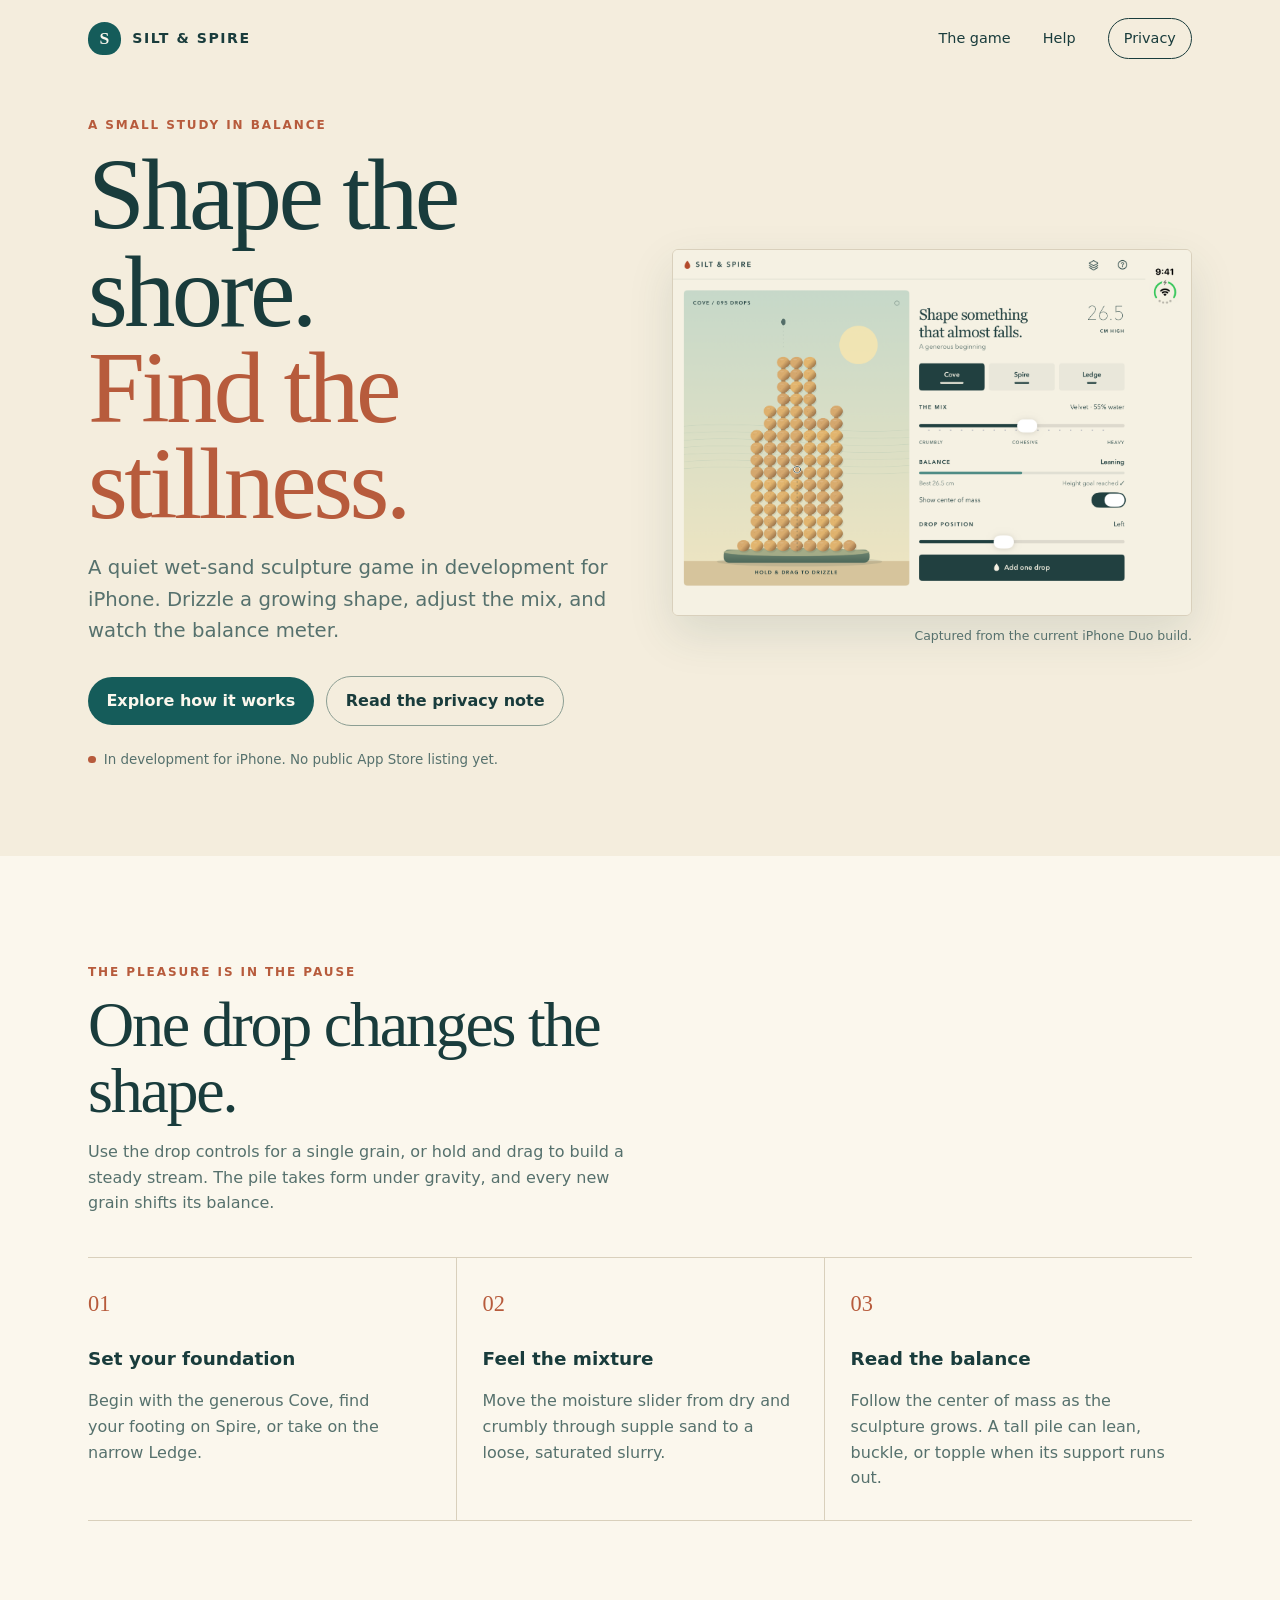
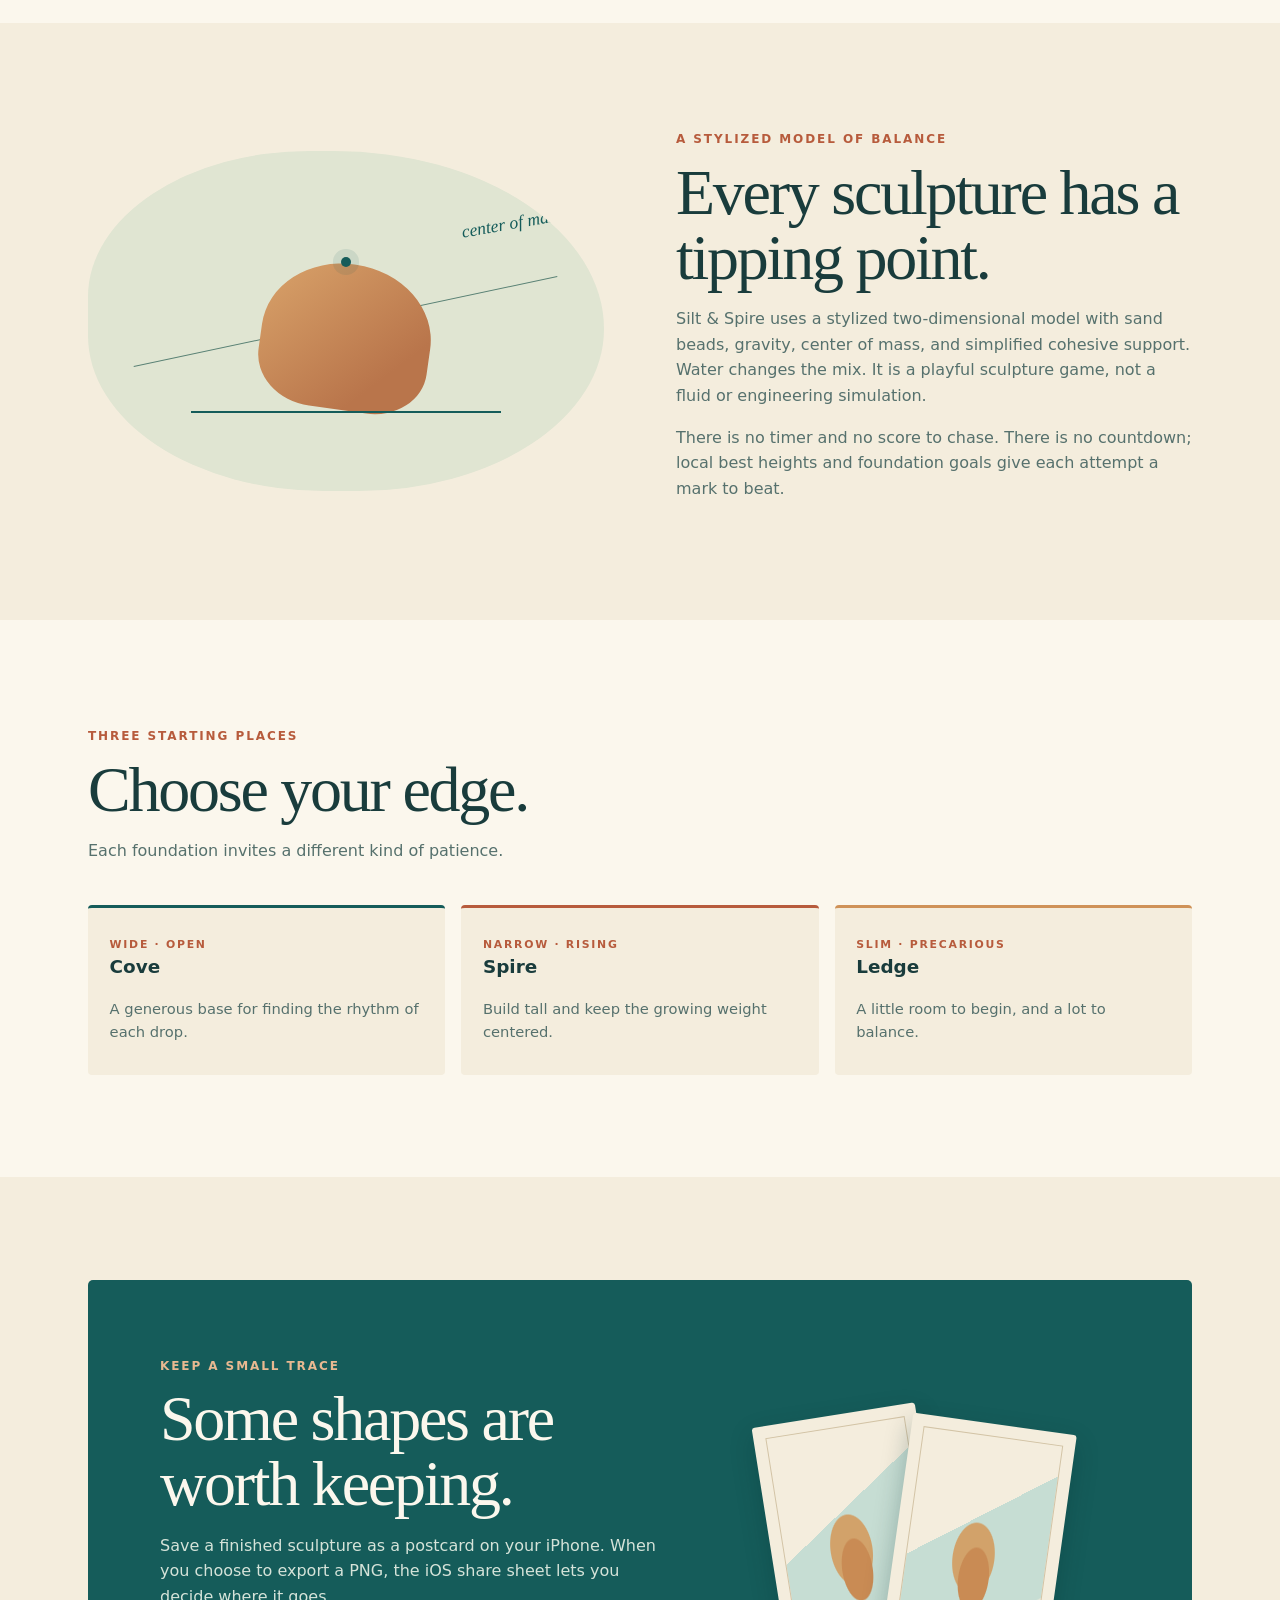
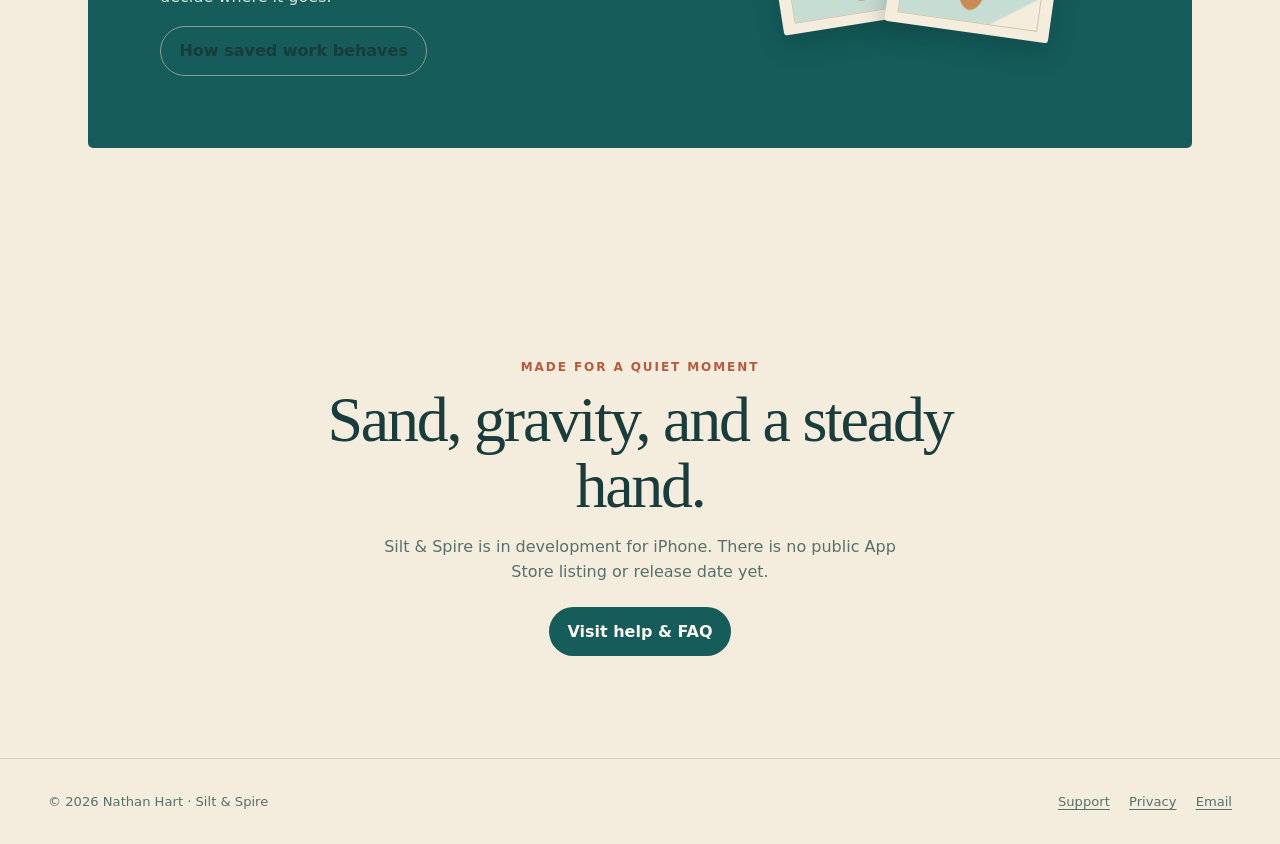
==== index.html @ 114c2054 "Show real Silt and Spire gameplay" ====
<!doctype html>
<html lang="en">
<head>
  <meta charset="utf-8">
  <meta name="viewport" content="width=device-width, initial-scale=1">
  <meta name="theme-color" content="#f4eddd">
  <meta name="description" content="Silt & Spire is a quiet, hands-on wet-sand physics game for iPhone. Shape a sculpture one careful drop at a time.">
  <title>Silt &amp; Spire — A little balance, a little sand</title>
  <link rel="stylesheet" href="styles.css">
</head>
<body>
  <a class="skip-link" href="#main">Skip to content</a>
  <header class="site-header">
    <a class="brand" href="index.html" aria-label="Silt & Spire home"><span class="brand-mark" aria-hidden="true">S</span><span>Silt &amp; Spire</span></a>
    <nav class="nav" aria-label="Main navigation">
      <a href="#how-it-works">The game</a>
      <a href="support.html">Help</a>
      <a class="nav-cta" href="privacy.html">Privacy</a>
    </nav>
  </header>
  <main id="main">
    <section class="hero wrap" aria-labelledby="hero-title">
      <div class="hero-copy">
        <span class="eyebrow">A small study in balance</span>
        <h1 id="hero-title">Shape the shore.<br><em>Find the stillness.</em></h1>
        <p class="lede">A quiet wet-sand sculpture game in development for iPhone. Drizzle a growing shape, adjust the mix, and watch the balance meter.</p>
        <div class="actions"><a class="button" href="support.html">Explore how it works</a><a class="button secondary" href="privacy.html">Read the privacy note</a></div>
        <p class="prelaunch">In development for iPhone. No public App Store listing yet.</p>
      </div>
      <figure class="gameplay-shot">
        <img src="assets/silt-and-spire-duo-cove.png" alt="Silt & Spire running on iPhone Duo: a Cove sculpture beside the water mix and balance controls." width="2853" height="2007">
        <figcaption>Captured from the current iPhone Duo build.</figcaption>
      </figure>
    </section>

    <section id="how-it-works" class="section paper-section">
      <div class="wrap">
        <div class="section-intro">
          <span class="eyebrow">The pleasure is in the pause</span>
          <h2>One drop changes the shape.</h2>
          <p>Use the drop controls for a single grain, or hold and drag to build a steady stream. The pile takes form under gravity, and every new grain shifts its balance.</p>
        </div>
        <div class="feature-grid">
          <article class="feature"><span class="number">01</span><h3>Set your foundation</h3><p>Begin with the generous Cove, find your footing on Spire, or take on the narrow Ledge.</p></article>
          <article class="feature"><span class="number">02</span><h3>Feel the mixture</h3><p>Move the moisture slider from dry and crumbly through supple sand to a loose, saturated slurry.</p></article>
          <article class="feature"><span class="number">03</span><h3>Read the balance</h3><p>Follow the center of mass as the sculpture grows. A tall pile can lean, buckle, or topple when its support runs out.</p></article>
        </div>
      </div>
    </section>

    <section class="section wrap">
      <div class="physics">
        <div class="physics-art" role="img" aria-label="Illustration showing the center of mass above a sand pile and a sloped balance line"><div class="physics-pile"></div><div class="physics-dot"></div><span class="physics-label">center of mass</span></div>
        <div class="physics-copy"><span class="eyebrow">A stylized model of balance</span><h2>Every sculpture has a tipping point.</h2><p>Silt &amp; Spire uses a stylized two-dimensional model with sand beads, gravity, center of mass, and simplified cohesive support. Water changes the mix. It is a playful sculpture game, not a fluid or engineering simulation.</p><p>There is no timer and no score to chase. There is no countdown; local best heights and foundation goals give each attempt a mark to beat.</p></div>
      </div>
    </section>

    <section class="section paper-section">
      <div class="wrap">
        <div class="section-intro"><span class="eyebrow">Three starting places</span><h2>Choose your edge.</h2><p>Each foundation invites a different kind of patience.</p></div>
        <div class="foundations">
          <article class="foundation-card"><span class="eyebrow">Wide · open</span><h3>Cove</h3><p>A generous base for finding the rhythm of each drop.</p></article>
          <article class="foundation-card"><span class="eyebrow">Narrow · rising</span><h3>Spire</h3><p>Build tall and keep the growing weight centered.</p></article>
          <article class="foundation-card"><span class="eyebrow">Slim · precarious</span><h3>Ledge</h3><p>A little room to begin, and a lot to balance.</p></article>
        </div>
      </div>
    </section>

    <section class="section wrap">
      <div class="postcard">
        <div><span class="eyebrow">Keep a small trace</span><h2>Some shapes are worth keeping.</h2><p>Save a finished sculpture as a postcard on your iPhone. When you choose to export a PNG, the iOS share sheet lets you decide where it goes.</p><a class="button secondary" href="support.html#saved-work">How saved work behaves</a></div>
        <div class="card-stack" role="img" aria-label="Two postcard illustrations with miniature sand sculptures"><div class="postcard-visual one"></div><div class="postcard-visual two"></div></div>
      </div>
    </section>

    <section class="section wrap">
      <div class="final-cta"><span class="eyebrow">Made for a quiet moment</span><h2>Sand, gravity, and a steady hand.</h2><p>Silt &amp; Spire is in development for iPhone. There is no public App Store listing or release date yet.</p><a class="button" href="support.html">Visit help &amp; FAQ</a></div>
    </section>
  </main>
  <footer class="site-footer"><div class="footer-inner"><span>© 2026 Nathan Hart · Silt &amp; Spire</span><nav class="footer-links" aria-label="Footer navigation"><a href="support.html">Support</a><a href="privacy.html">Privacy</a><a href="mailto:nahart86@gmail.com">Email</a></nav></div></footer>
</body>
</html>
---- styles.css ----
:root {
  color-scheme: light;
  --cream: #f4eddd;
  --paper: #fbf7ed;
  --ink: #193c3c;
  --muted: #56716d;
  --teal: #155c5a;
  --teal-light: #c8ded3;
  --terracotta: #b75b3c;
  --sand: #cf9258;
  --line: #d9d0bc;
  --serif: Georgia, "Times New Roman", serif;
  --sans: ui-sans-serif, system-ui, -apple-system, BlinkMacSystemFont, "Segoe UI", sans-serif;
}
* { box-sizing: border-box; }
html { scroll-behavior: smooth; }
body { margin: 0; background: var(--cream); color: var(--ink); font-family: var(--sans); line-height: 1.6; }
a { color: inherit; text-underline-offset: .2em; }
a:hover { color: var(--terracotta); }
:focus-visible { outline: 3px solid #bd6a45; outline-offset: 4px; border-radius: 3px; }
.skip-link { position: absolute; left: -9999px; top: 1rem; z-index: 9; background: var(--paper); padding: .7rem 1rem; }
.skip-link:focus { left: 1rem; }
.site-header { max-width: 1200px; margin: 0 auto; padding: 1.1rem clamp(1.25rem, 4vw, 3rem); display: flex; align-items: center; justify-content: space-between; gap: 1rem; }
.brand { display: inline-flex; align-items: center; gap: .7rem; text-decoration: none; font-size: .88rem; font-weight: 750; letter-spacing: .11em; text-transform: uppercase; }
.brand-mark { width: 33px; height: 33px; display: inline-grid; place-items: center; color: var(--paper); background: var(--teal); border-radius: 50% 50% 45% 45%; font-family: var(--serif); font-size: 1.1rem; letter-spacing: 0; }
.nav { display: flex; gap: clamp(.8rem, 2.5vw, 2rem); align-items: center; font-size: .9rem; }
.nav a { text-decoration: none; }
.nav .nav-cta { border: 1px solid var(--ink); border-radius: 99px; padding: .5rem .95rem; }
main { overflow: hidden; }
.wrap { max-width: 1200px; margin: auto; padding: 0 clamp(1.25rem, 4vw, 3rem); }
.eyebrow { color: var(--terracotta); font-size: .75rem; font-weight: 800; letter-spacing: .16em; text-transform: uppercase; }
h1, h2, h3, p { margin-top: 0; }
h1, h2, .serif { font-family: var(--serif); font-weight: 500; letter-spacing: -.035em; }
h1 { font-size: clamp(3.25rem, 8vw, 6.9rem); line-height: .94; max-width: 760px; margin: .65rem 0 1.25rem; }
h2 { font-size: clamp(2.3rem, 5vw, 4.1rem); line-height: 1.02; margin: .55rem 0 1rem; }
h3 { font-size: 1.15rem; line-height: 1.25; }
.lede { max-width: 580px; font-size: clamp(1.05rem, 2vw, 1.23rem); color: var(--muted); }
.hero { min-height: 600px; display: grid; grid-template-columns: 1.03fr .97fr; align-items: center; gap: 2rem; padding-top: 2.2rem; padding-bottom: 4.5rem; }
.hero-copy { position: relative; z-index: 1; }
.hero-copy em { color: var(--terracotta); font-style: normal; }
.actions { display: flex; flex-wrap: wrap; gap: .8rem; margin-top: 1.8rem; align-items: center; }
.button { display: inline-flex; min-height: 48px; align-items: center; justify-content: center; padding: .72rem 1.15rem; border-radius: 99px; background: var(--teal); color: var(--paper); font-weight: 700; text-decoration: none; }
.button:hover { background: #0d4847; color: #fff; }
.button.secondary { background: transparent; color: var(--ink); border: 1px solid #8c9e93; }
.prelaunch { display: inline-flex; gap: .5rem; align-items: center; color: var(--muted); font-size: .84rem; margin-top: 1.4rem; }
.prelaunch::before { content: ""; width: .48rem; height: .48rem; border-radius: 50%; background: var(--terracotta); }
.gameplay-shot { width: 100%; max-width: 760px; justify-self: end; margin: 0; }
.gameplay-shot img { display: block; width: 100%; height: auto; border: 1px solid var(--line); border-radius: 6px; box-shadow: 0 18px 45px #244f4620; }
.gameplay-shot figcaption { margin-top: .65rem; color: var(--muted); font-size: .78rem; text-align: right; }
.art-stage { position: relative; min-height: 460px; display: grid; place-items: center; isolation: isolate; }
.art-stage::before { content: ""; position: absolute; width: min(100%, 490px); aspect-ratio: 1; border-radius: 50%; background: radial-gradient(circle at 44% 45%, #d8e6da 0%, #c6ddd3 55%, #c0d8cd 70%, transparent 71%); z-index: -2; }
.art-caption { position: absolute; bottom: 4%; right: 2%; color: var(--muted); font-size: .78rem; letter-spacing: .12em; text-transform: uppercase; }
.sand-sculpture { width: min(75%, 350px); height: 385px; position: relative; filter: drop-shadow(0 17px 11px #244f4630); }
.foundation { position: absolute; left: 10%; right: 10%; bottom: 8%; height: 28px; border-radius: 50%; background: linear-gradient(#b77845, #875538); box-shadow: 0 14px 0 -5px #254b43; }
.mound { position: absolute; bottom: 15%; left: 17%; width: 66%; height: 37%; background: linear-gradient(140deg, #dca86e 4%, #c17c4c 52%, #9d6341 100%); border-radius: 48% 52% 36% 42% / 65% 62% 28% 25%; transform: rotate(-3deg); }
.neck { position: absolute; bottom: 48%; left: 34%; width: 33%; height: 21%; border-radius: 43% 57% 38% 42% / 50% 55% 38% 44%; background: linear-gradient(110deg, #d8a16a, #b87548 74%, #a16740); transform: rotate(3deg); }
.crown { position: absolute; bottom: 67%; left: 23%; width: 55%; height: 17%; border-radius: 50% 50% 43% 40%; background: linear-gradient(130deg, #e1b477, #c88d57 72%, #ad7048); transform: rotate(-5deg); }
.grain { position: absolute; display: block; width: 24px; height: 22px; border-radius: 55%; background: linear-gradient(145deg, #e5bd84, #ba794c); box-shadow: inset -3px -3px 3px #85563838; }
.g1 { left: 22%; bottom: 29%; }.g2 { left: 41%; bottom: 38%; }.g3 { right: 24%; bottom: 26%; }.g4 { left: 31%; bottom: 70%; width: 17px; height: 15px; }.g5 { right: 29%; bottom: 53%; width: 20px; height: 18px; }
.balance-line { position: absolute; left: 50%; bottom: 15%; width: 1px; height: 76%; background: #fff5dc8f; }
.section { padding-top: 6.4rem; padding-bottom: 6.4rem; }
.section-intro { max-width: 650px; margin-bottom: 2.6rem; }
.section-intro p { color: var(--muted); max-width: 560px; }
.paper-section { background: var(--paper); }
.feature-grid { display: grid; grid-template-columns: repeat(3, 1fr); border-top: 1px solid var(--line); border-bottom: 1px solid var(--line); }
.feature { padding: 1.7rem 1.6rem 1.8rem 0; }
.feature + .feature { border-left: 1px solid var(--line); padding-left: 1.6rem; }
.feature .number { display: block; color: var(--terracotta); font-family: var(--serif); font-size: 1.4rem; margin-bottom: 1.6rem; }
.feature p { max-width: 320px; color: var(--muted); margin-bottom: 0; }
.physics { display: grid; grid-template-columns: 1fr 1fr; gap: 4.5rem; align-items: center; }
.physics-art { min-height: 340px; border-radius: 45% 55% 50% 48%; background: #e0e5d2; position: relative; display: grid; place-items: center; overflow: hidden; }
.physics-art::before { content: ""; position: absolute; width: 84%; height: 1px; background: #5a8275; transform: rotate(-12deg); }
.physics-art::after { content: ""; position: absolute; bottom: 23%; width: 60%; height: 2px; background: var(--teal); }
.physics-pile { position: absolute; bottom: 24%; width: 33%; height: 43%; border-radius: 49% 50% 32% 34%; background: linear-gradient(135deg, #d9a36a, #b9754b 75%); transform: rotate(8deg); }
.physics-dot { position: absolute; z-index: 1; width: 10px; height: 10px; background: var(--teal); border-radius: 50%; left: 49%; top: 31%; box-shadow: 0 0 0 8px #155c5a1a; }
.physics-label { position: absolute; right: 8%; top: 18%; font: italic 1.1rem var(--serif); color: var(--teal); transform: rotate(-10deg); }
.physics-copy p { color: var(--muted); }
.foundations { display: grid; grid-template-columns: repeat(3, 1fr); gap: 1rem; }
.foundation-card { background: var(--cream); padding: 1.35rem; border-radius: 4px; min-height: 170px; border-top: 3px solid var(--teal); }
.foundation-card:nth-child(2) { border-color: var(--terracotta); }
.foundation-card:nth-child(3) { border-color: var(--sand); }
.foundation-card .eyebrow { font-size: .68rem; }
.foundation-card p { color: var(--muted); margin-bottom: 0; font-size: .92rem; }
.postcard { background: var(--teal); color: var(--paper); padding: clamp(2rem, 6vw, 4.5rem); border-radius: 5px; display: grid; grid-template-columns: 1.1fr .9fr; gap: 3rem; align-items: center; }
.postcard .eyebrow { color: #e8b991; }
.postcard p { color: #d5e3d9; max-width: 500px; }
.card-stack { min-height: 190px; position: relative; }
.postcard-visual { position: absolute; width: 165px; height: 210px; background: var(--cream); border-radius: 3px; box-shadow: 0 10px 25px #082e2d45; padding: 12px; }
.postcard-visual::before { content: ""; display: block; height: 100%; border: 1px solid #d3c4a6; background: radial-gradient(ellipse at 50% 77%, #c98b54 0 15%, transparent 16%), radial-gradient(ellipse at 48% 66%, #d2a26a 0 20%, transparent 21%), radial-gradient(ellipse at 50% 59%, #c1804b 0 12%, transparent 13%), linear-gradient(145deg, transparent 45%, #c6ddd3 45% 88%, transparent 89%); }
.postcard-visual.one { left: 14%; top: -5px; transform: rotate(-9deg); }
.postcard-visual.two { left: 46%; top: 4px; transform: rotate(8deg); }
.final-cta { text-align: center; max-width: 720px; margin: auto; }
.final-cta p { max-width: 540px; margin: 0 auto 1.4rem; color: var(--muted); }
.site-footer { border-top: 1px solid var(--line); padding: 2rem clamp(1.25rem, 4vw, 3rem); color: var(--muted); }
.footer-inner { max-width: 1200px; margin: auto; display: flex; flex-wrap: wrap; justify-content: space-between; gap: 1rem; align-items: center; font-size: .82rem; }
.footer-links { display: flex; gap: 1.2rem; }
.document { max-width: 850px; padding-top: 3rem; padding-bottom: 5rem; }
.document h1 { font-size: clamp(2.8rem, 6vw, 4.6rem); }
.document .lede { margin-bottom: 2.6rem; }
.document h2 { font-family: var(--sans); letter-spacing: -.025em; font-size: 1.35rem; font-weight: 750; margin-top: 2.5rem; }
.document p, .document li { color: #385d59; }
.document ul { padding-left: 1.2rem; }
.document .updated { color: var(--muted); font-size: .88rem; }
.faq { border-top: 1px solid var(--line); }
.faq details { border-bottom: 1px solid var(--line); padding: 1.15rem 0; }
.faq summary { cursor: pointer; font-weight: 700; list-style: none; display: flex; justify-content: space-between; gap: 1rem; }
.faq summary::-webkit-details-marker { display: none; }
.faq summary::after { content: "+"; color: var(--terracotta); font-size: 1.3rem; line-height: 1; }
.faq details[open] summary::after { content: "−"; }
.faq details p { max-width: 720px; padding-top: .8rem; margin-bottom: .2rem; }
@media (max-width: 760px) {
  .hero { grid-template-columns: 1fr; padding-top: 2rem; gap: 0; }
  .hero h1 { max-width: 560px; }
  .gameplay-shot { margin-top: 1.5rem; }
  .gameplay-shot figcaption { text-align: left; }
  .art-stage { min-height: 390px; margin-top: -1rem; }
  .sand-sculpture { height: 320px; }
  .feature-grid { grid-template-columns: 1fr; }
  .feature, .feature + .feature { border-left: 0; padding: 1.35rem 0; }
  .feature + .feature { border-top: 1px solid var(--line); }
  .feature .number { margin-bottom: .65rem; }
  .physics, .postcard { grid-template-columns: 1fr; gap: 2rem; }
  .physics-art { min-height: 280px; }
  .foundations { grid-template-columns: 1fr; }
  .foundation-card { min-height: 0; }
  .section { padding-top: 4.6rem; padding-bottom: 4.6rem; }
  .postcard-visual { width: 135px; height: 175px; }
  .card-stack { min-height: 165px; }
}
@media (max-width: 470px) {
  .site-header { align-items: flex-start; }
  .brand { font-size: .74rem; }
  .nav { gap: .8rem; font-size: .8rem; }
  .nav .nav-cta { padding: .4rem .65rem; }
  .art-stage { min-height: 340px; }
  .sand-sculpture { height: 285px; }
}
@media (prefers-reduced-motion: reduce) { html { scroll-behavior: auto; } }
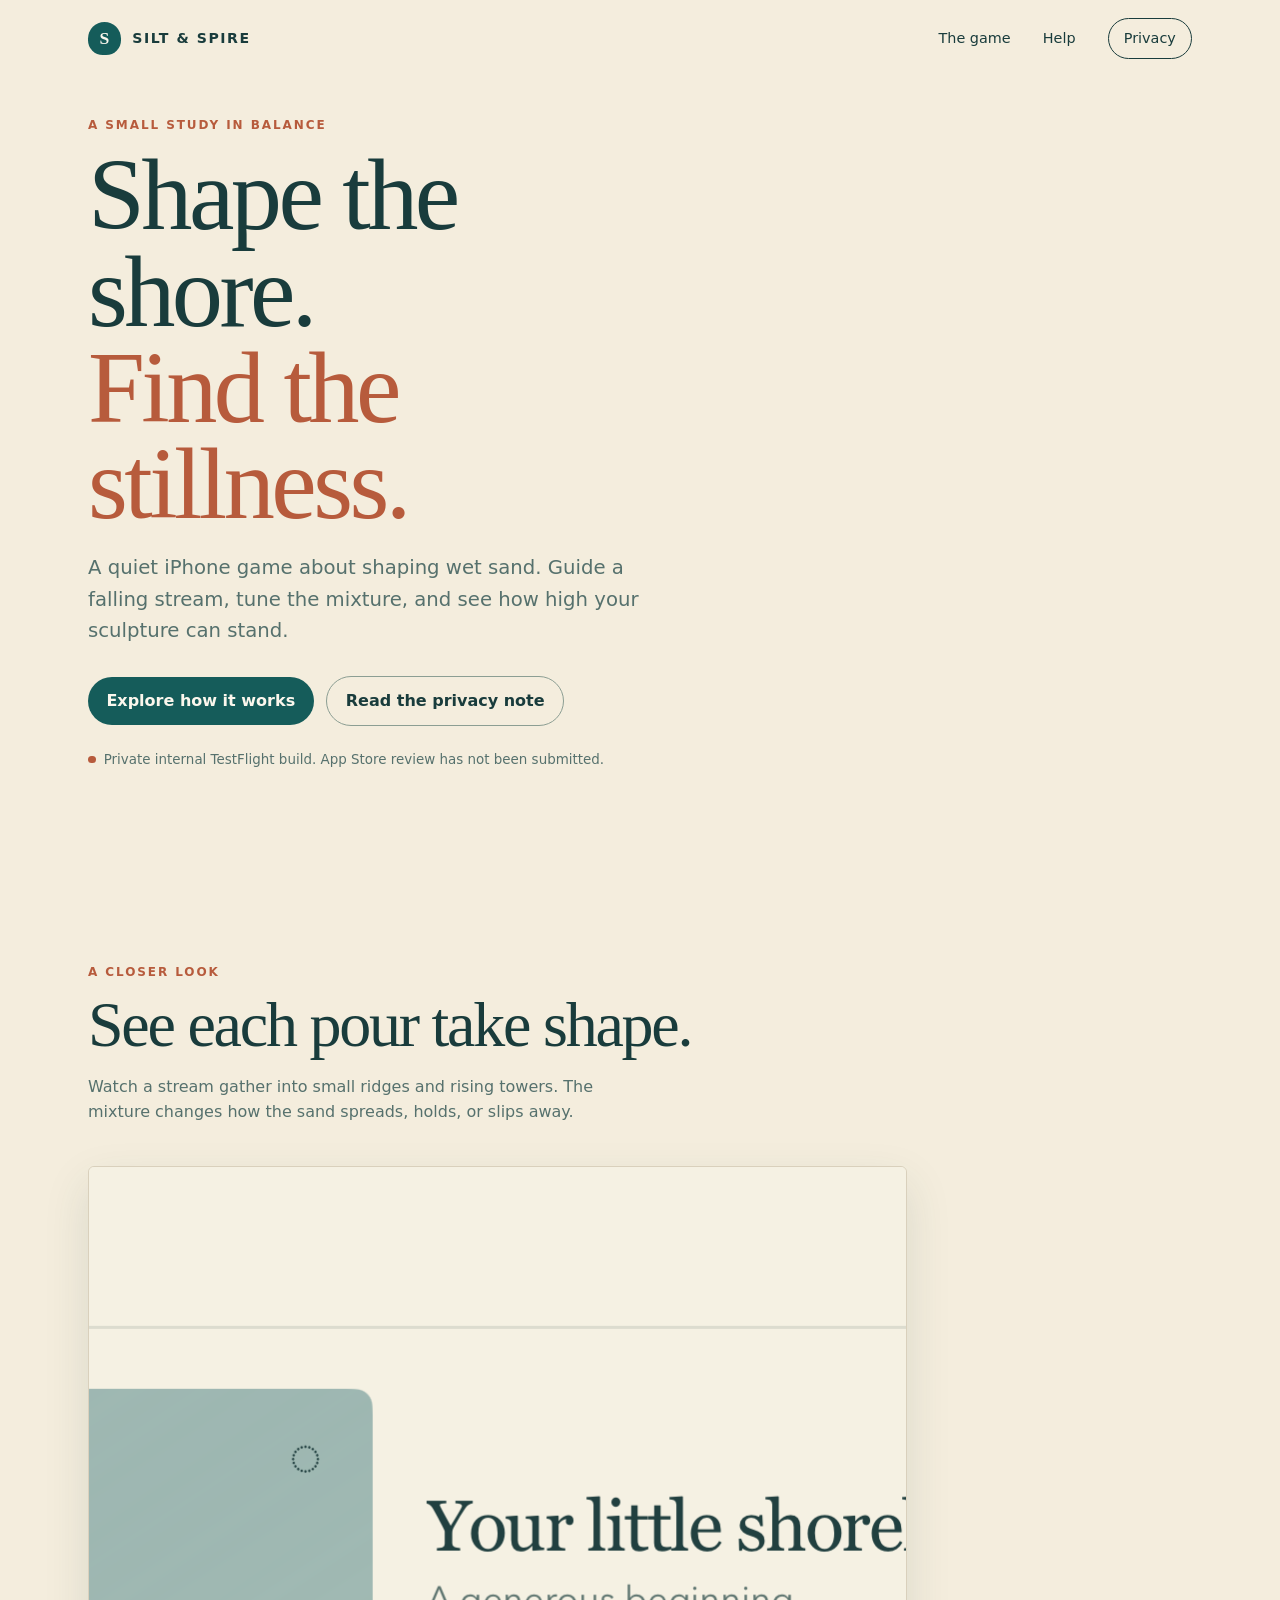
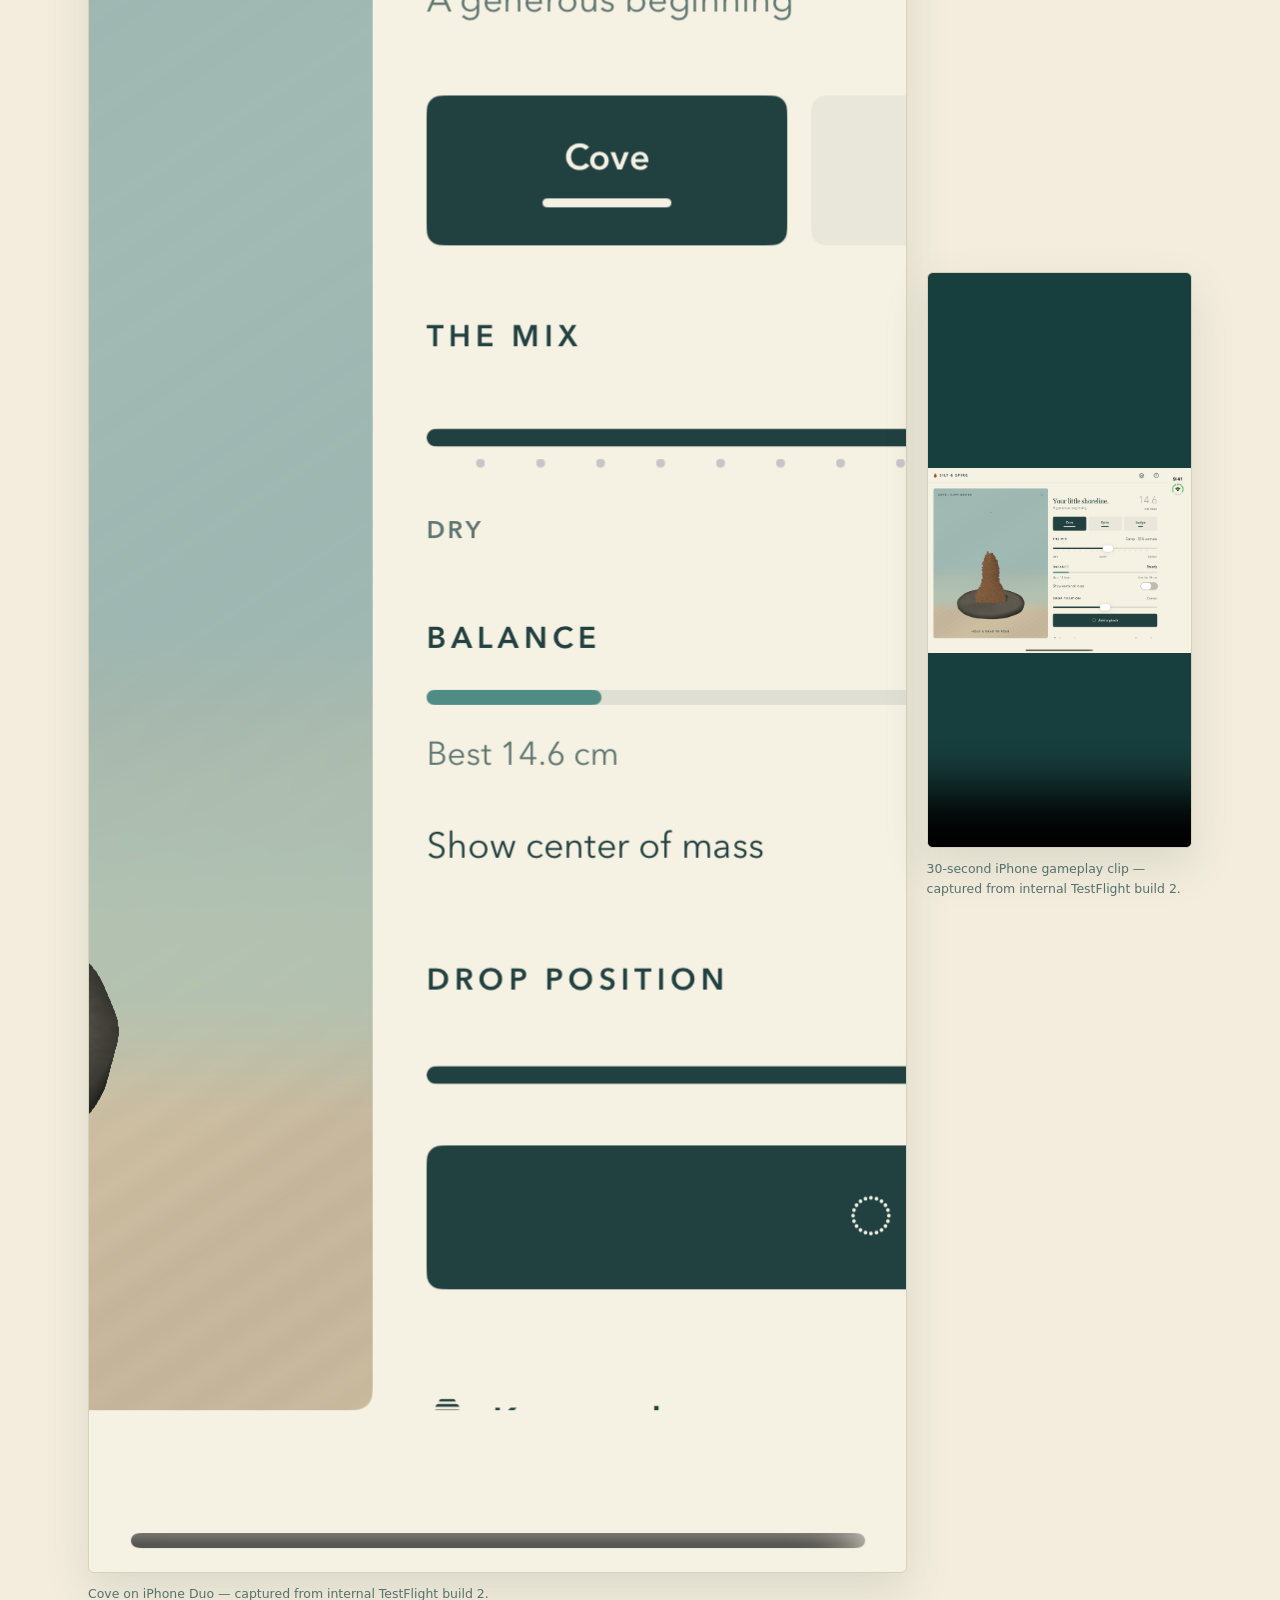
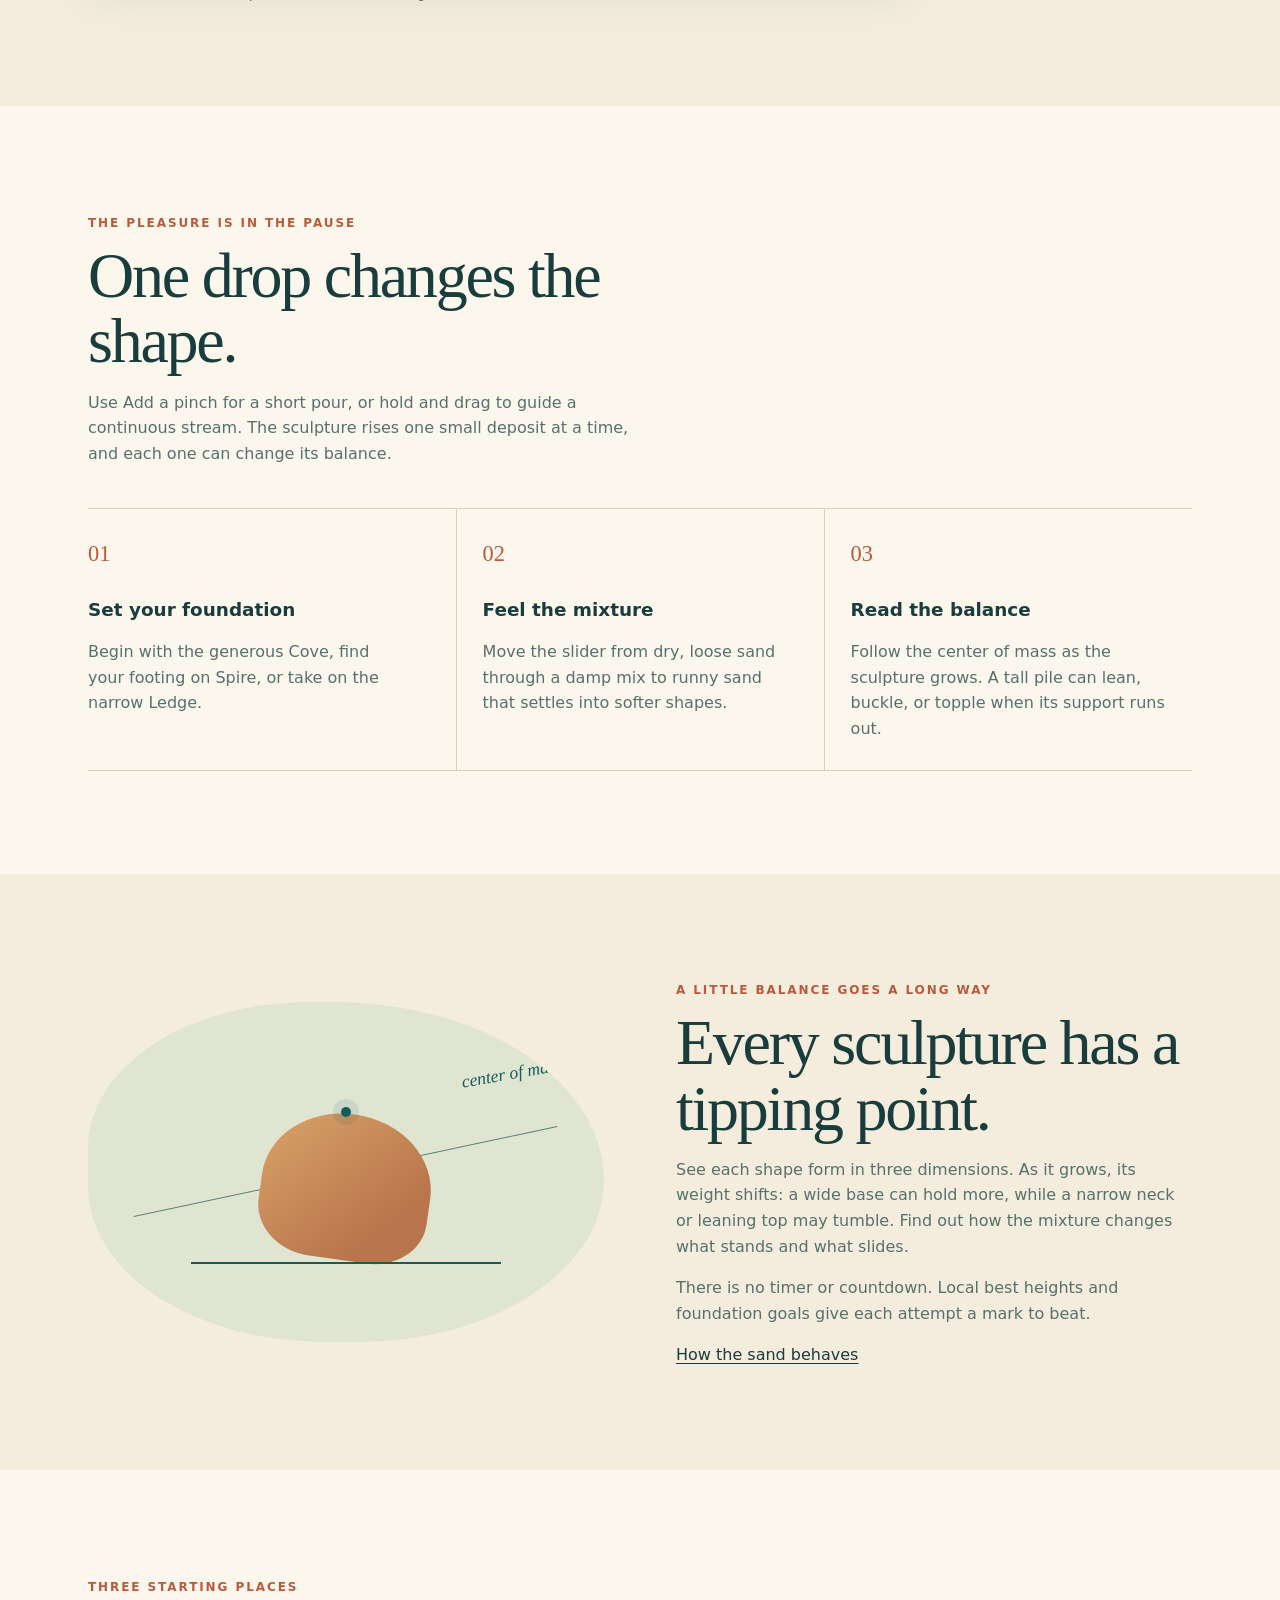
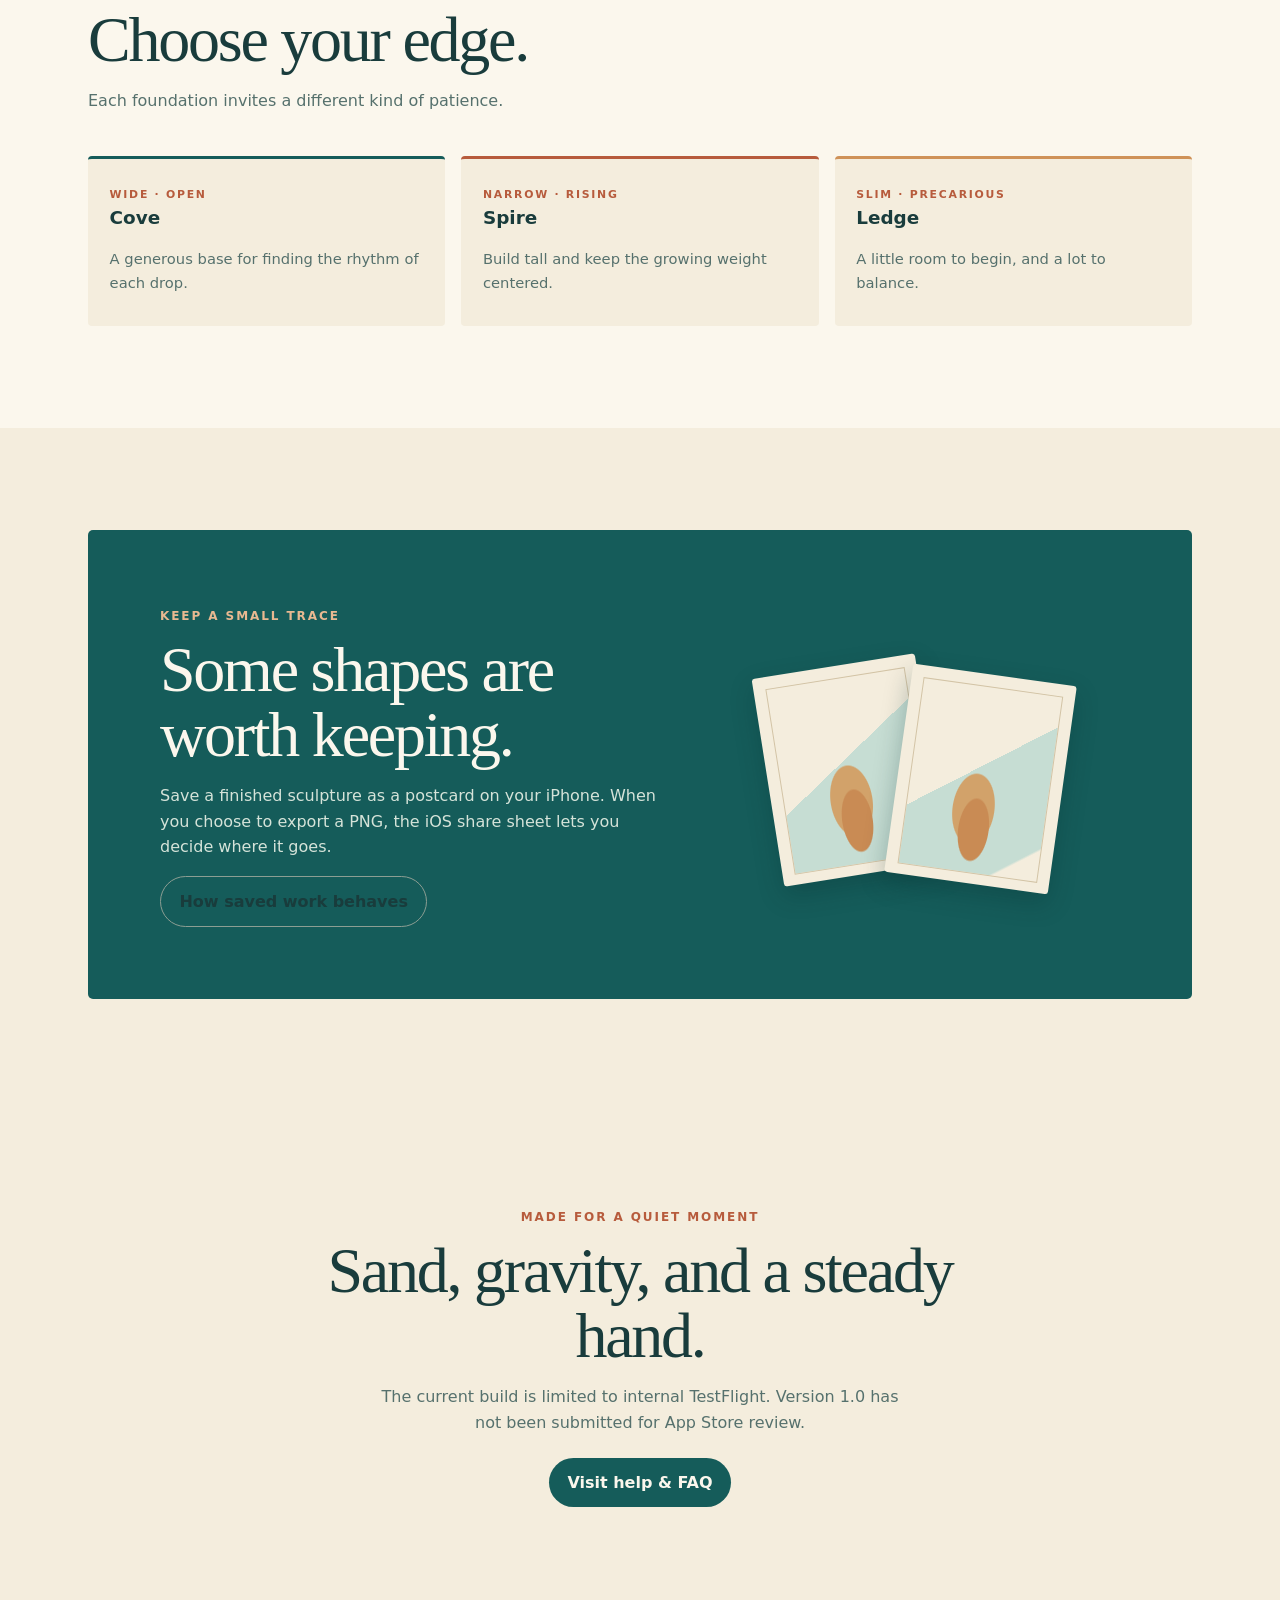
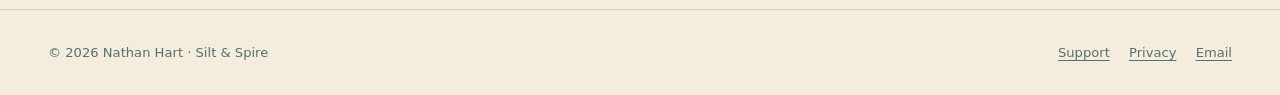
==== commit 433eaab7: "Publish approved Silt & Spire gameplay media" ====
--- a/index.html
+++ b/index.html
@@ -4,8 +4,8 @@
   <meta charset="utf-8">
   <meta name="viewport" content="width=device-width, initial-scale=1">
   <meta name="theme-color" content="#f4eddd">
-  <meta name="description" content="Silt & Spire is a quiet, hands-on wet-sand physics game for iPhone. Shape a sculpture one careful drop at a time.">
-  <title>Silt &amp; Spire — A little balance, a little sand</title>
+  <meta name="description" content="Silt & Spire is a quiet iPhone game about pouring wet sand into sculptures and finding the balance to make them stand.">
+  <title>Silt &amp; Spire — Shape the shore, find the balance</title>
   <link rel="stylesheet" href="styles.css">
 </head>
 <body>
@@ -23,14 +23,33 @@
       <div class="hero-copy">
         <span class="eyebrow">A small study in balance</span>
         <h1 id="hero-title">Shape the shore.<br><em>Find the stillness.</em></h1>
-        <p class="lede">A quiet wet-sand sculpture game in development for iPhone. Drizzle a growing shape, adjust the mix, and watch the balance meter.</p>
+        <p class="lede">A quiet iPhone game about shaping wet sand. Guide a falling stream, tune the mixture, and see how high your sculpture can stand.</p>
         <div class="actions"><a class="button" href="support.html">Explore how it works</a><a class="button secondary" href="privacy.html">Read the privacy note</a></div>
-        <p class="prelaunch">In development for iPhone. No public App Store listing yet.</p>
+        <p class="prelaunch">Private internal TestFlight build. App Store review has not been submitted.</p>
       </div>
-      <figure class="gameplay-shot">
-        <img src="assets/silt-and-spire-duo-cove.png" alt="Silt & Spire running on iPhone Duo: a Cove sculpture beside the water mix and balance controls." width="2853" height="2007">
-        <figcaption>Captured from the current iPhone Duo build.</figcaption>
-      </figure>
+    </section>
+
+    <section class="section gameplay-section" id="gameplay" aria-labelledby="gameplay-title">
+      <div class="wrap">
+        <div class="section-intro">
+          <span class="eyebrow">A closer look</span>
+          <h2 id="gameplay-title">See each pour take shape.</h2>
+          <p>Watch a stream gather into small ridges and rising towers. The mixture changes how the sand spreads, holds, or slips away.</p>
+        </div>
+        <div class="gameplay-media">
+          <figure class="media-frame">
+            <img src="assets/silt-and-spire-cove.png" alt="Silt & Spire running on iPhone Duo: a fine-grain Cove sculpture beneath the balance and wetness controls." width="2853" height="2007" loading="lazy">
+            <figcaption>Cove on iPhone Duo — captured from internal TestFlight build 2.</figcaption>
+          </figure>
+          <figure class="media-frame video-frame">
+            <video controls playsinline preload="metadata" poster="assets/silt-and-spire-cove.png" title="Silt & Spire gameplay: pouring fine grains and watching the sculpture balance">
+              <source src="assets/silt-and-spire-pouring.mp4" type="video/mp4">
+              Your browser does not support HTML video. Contact support for help accessing the gameplay clip.
+            </video>
+            <figcaption>30-second iPhone gameplay clip — captured from internal TestFlight build 2.</figcaption>
+          </figure>
+        </div>
+      </div>
     </section>
 
     <section id="how-it-works" class="section paper-section">
@@ -38,11 +57,11 @@
         <div class="section-intro">
           <span class="eyebrow">The pleasure is in the pause</span>
           <h2>One drop changes the shape.</h2>
-          <p>Use the drop controls for a single grain, or hold and drag to build a steady stream. The pile takes form under gravity, and every new grain shifts its balance.</p>
+          <p>Use Add a pinch for a short pour, or hold and drag to guide a continuous stream. The sculpture rises one small deposit at a time, and each one can change its balance.</p>
         </div>
         <div class="feature-grid">
           <article class="feature"><span class="number">01</span><h3>Set your foundation</h3><p>Begin with the generous Cove, find your footing on Spire, or take on the narrow Ledge.</p></article>
-          <article class="feature"><span class="number">02</span><h3>Feel the mixture</h3><p>Move the moisture slider from dry and crumbly through supple sand to a loose, saturated slurry.</p></article>
+          <article class="feature"><span class="number">02</span><h3>Feel the mixture</h3><p>Move the slider from dry, loose sand through a damp mix to runny sand that settles into softer shapes.</p></article>
           <article class="feature"><span class="number">03</span><h3>Read the balance</h3><p>Follow the center of mass as the sculpture grows. A tall pile can lean, buckle, or topple when its support runs out.</p></article>
         </div>
       </div>
@@ -51,7 +70,7 @@
     <section class="section wrap">
       <div class="physics">
         <div class="physics-art" role="img" aria-label="Illustration showing the center of mass above a sand pile and a sloped balance line"><div class="physics-pile"></div><div class="physics-dot"></div><span class="physics-label">center of mass</span></div>
-        <div class="physics-copy"><span class="eyebrow">A stylized model of balance</span><h2>Every sculpture has a tipping point.</h2><p>Silt &amp; Spire uses a stylized two-dimensional model with sand beads, gravity, center of mass, and simplified cohesive support. Water changes the mix. It is a playful sculpture game, not a fluid or engineering simulation.</p><p>There is no timer and no score to chase. There is no countdown; local best heights and foundation goals give each attempt a mark to beat.</p></div>
+        <div class="physics-copy"><span class="eyebrow">A little balance goes a long way</span><h2>Every sculpture has a tipping point.</h2><p>See each shape form in three dimensions. As it grows, its weight shifts: a wide base can hold more, while a narrow neck or leaning top may tumble. Find out how the mixture changes what stands and what slides.</p><p>There is no timer or countdown. Local best heights and foundation goals give each attempt a mark to beat.</p><a href="support.html#sand-model">How the sand behaves</a></div>
       </div>
     </section>
 
@@ -74,7 +93,7 @@
     </section>
 
     <section class="section wrap">
-      <div class="final-cta"><span class="eyebrow">Made for a quiet moment</span><h2>Sand, gravity, and a steady hand.</h2><p>Silt &amp; Spire is in development for iPhone. There is no public App Store listing or release date yet.</p><a class="button" href="support.html">Visit help &amp; FAQ</a></div>
+      <div class="final-cta"><span class="eyebrow">Made for a quiet moment</span><h2>Sand, gravity, and a steady hand.</h2><p>The current build is limited to internal TestFlight. Version 1.0 has not been submitted for App Store review.</p><a class="button" href="support.html">Visit help &amp; FAQ</a></div>
     </section>
   </main>
   <footer class="site-footer"><div class="footer-inner"><span>© 2026 Nathan Hart · Silt &amp; Spire</span><nav class="footer-links" aria-label="Footer navigation"><a href="support.html">Support</a><a href="privacy.html">Privacy</a><a href="mailto:nahart86@gmail.com">Email</a></nav></div></footer>
--- a/styles.css
+++ b/styles.css
@@ -44,9 +44,30 @@
 .button.secondary { background: transparent; color: var(--ink); border: 1px solid #8c9e93; }
 .prelaunch { display: inline-flex; gap: .5rem; align-items: center; color: var(--muted); font-size: .84rem; margin-top: 1.4rem; }
 .prelaunch::before { content: ""; width: .48rem; height: .48rem; border-radius: 50%; background: var(--terracotta); }
-.gameplay-shot { width: 100%; max-width: 760px; justify-self: end; margin: 0; }
-.gameplay-shot img { display: block; width: 100%; height: auto; border: 1px solid var(--line); border-radius: 6px; box-shadow: 0 18px 45px #244f4620; }
-.gameplay-shot figcaption { margin-top: .65rem; color: var(--muted); font-size: .78rem; text-align: right; }
+.gameplay-media { display: grid; grid-template-columns: 1.42fr .46fr; gap: 1.2rem; align-items: center; }
+.media-frame { min-width: 0; margin: 0; }
+.media-frame img, .media-frame video { display: block; width: 100%; border: 1px solid var(--line); border-radius: 6px; background: #173f3e; box-shadow: 0 18px 45px #244f4620; }
+.media-frame img { aspect-ratio: 2853 / 2007; object-fit: cover; }
+.video-frame { display: flex; flex-direction: column; align-items: center; }
+.media-frame video { width: min(100%, 265px); aspect-ratio: 720 / 1566; height: auto; object-fit: contain; }
+.media-frame figcaption { margin-top: .65rem; color: var(--muted); font-size: .78rem; }
+.media-art, .media-pending { min-height: 280px; aspect-ratio: 1.414 / 1; position: relative; overflow: hidden; border: 1px solid var(--line); border-radius: 6px; background: radial-gradient(ellipse at 51% 43%, #c5ded3 0, #a7c9bd 47%, #6e9d90 100%); box-shadow: 0 18px 45px #244f4620; }
+.media-sky { position: absolute; inset: 0 0 31%; background: linear-gradient(160deg, #dce6d5 0, #aacbc0 72%, #91b9aa 100%); }
+.media-ground { position: absolute; left: -8%; right: -8%; bottom: -22%; height: 53%; border-radius: 50% 50% 0 0; background: radial-gradient(ellipse at 50% 0, #e2bb81 0 18%, #c68b55 52%, #a96943 100%); }
+.media-tower { position: absolute; z-index: 1; left: 42%; bottom: 21%; width: 22%; height: 48%; border-radius: 46% 48% 38% 43% / 18% 20% 16% 19%; background: linear-gradient(105deg, #e6bf88, #c48b54 57%, #a96d43); filter: drop-shadow(8px 10px 7px #25483e38); transform: rotate(-4deg); }
+.media-tower i, .media-tower b, .media-tower span { position: absolute; display: block; left: -20%; width: 143%; border-radius: 48%; background: linear-gradient(110deg, #e7c28b, #cb945c 75%, #b67b4c); }
+.media-tower i { top: 22%; height: 28%; transform: rotate(6deg); }
+.media-tower b { top: 48%; left: -28%; width: 150%; height: 24%; transform: rotate(-4deg); }
+.media-tower span { top: 70%; left: -42%; width: 175%; height: 19%; }
+.media-stream { position: absolute; z-index: 2; left: 54%; top: 8%; width: 5px; height: 28%; border-radius: 50%; background: linear-gradient(#d8ab70, #bf824e); transform: rotate(2deg); }
+.media-grain { position: absolute; z-index: 3; width: 9px; height: 9px; border-radius: 50%; background: #d7a365; box-shadow: 0 2px 4px #344d4338; }
+.grain-a { left: 54.3%; top: 34%; }.grain-b { left: 58%; top: 39%; width: 6px; height: 6px; }
+.media-art-label { position: absolute; z-index: 3; left: 5%; bottom: 5%; color: #244843; font-size: .72rem; letter-spacing: .12em; text-transform: uppercase; }
+.media-pending { display: flex; flex-direction: column; align-items: center; justify-content: center; gap: .6rem; padding: 2rem; text-align: center; color: var(--paper); background: radial-gradient(ellipse at 60% 35%, #3e7770, #173f3e 72%); }
+.media-pending .eyebrow { color: #e8b991; }
+.media-pending strong { max-width: 16ch; font: 500 clamp(1.5rem, 3vw, 2.3rem)/1.05 var(--serif); }
+.media-pending > span:last-child { color: #d5e3d9; font-size: .86rem; }
+.play-mark { display: grid; place-items: center; width: 44px; height: 44px; padding-left: 3px; border: 1px solid #d5e3d9aa; border-radius: 50%; color: #f4eddd; font-size: .85rem; }
 .art-stage { position: relative; min-height: 460px; display: grid; place-items: center; isolation: isolate; }
 .art-stage::before { content: ""; position: absolute; width: min(100%, 490px); aspect-ratio: 1; border-radius: 50%; background: radial-gradient(circle at 44% 45%, #d8e6da 0%, #c6ddd3 55%, #c0d8cd 70%, transparent 71%); z-index: -2; }
 .art-caption { position: absolute; bottom: 4%; right: 2%; color: var(--muted); font-size: .78rem; letter-spacing: .12em; text-transform: uppercase; }
@@ -111,8 +132,8 @@
 @media (max-width: 760px) {
   .hero { grid-template-columns: 1fr; padding-top: 2rem; gap: 0; }
   .hero h1 { max-width: 560px; }
-  .gameplay-shot { margin-top: 1.5rem; }
-  .gameplay-shot figcaption { text-align: left; }
+  .gameplay-media { grid-template-columns: 1fr; }
+  .media-frame img { min-height: 0; }
   .art-stage { min-height: 390px; margin-top: -1rem; }
   .sand-sculpture { height: 320px; }
   .feature-grid { grid-template-columns: 1fr; }
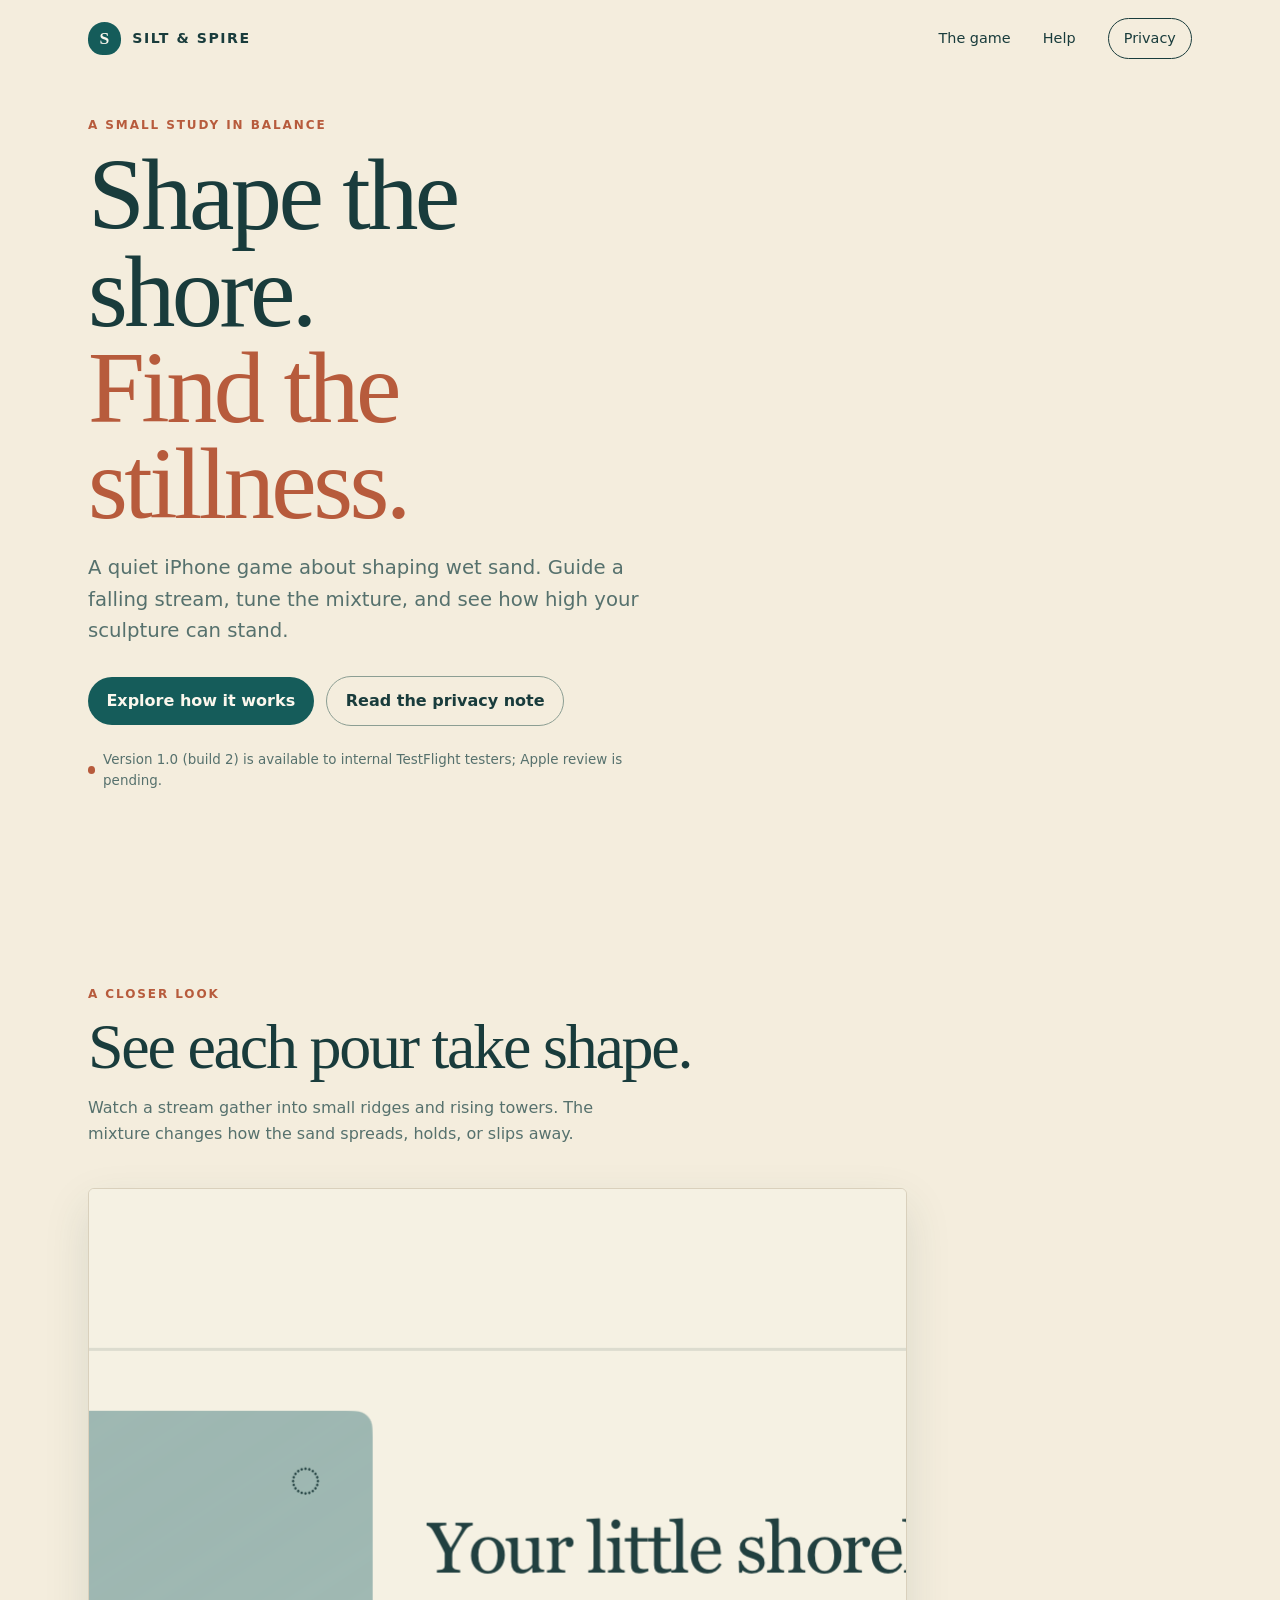
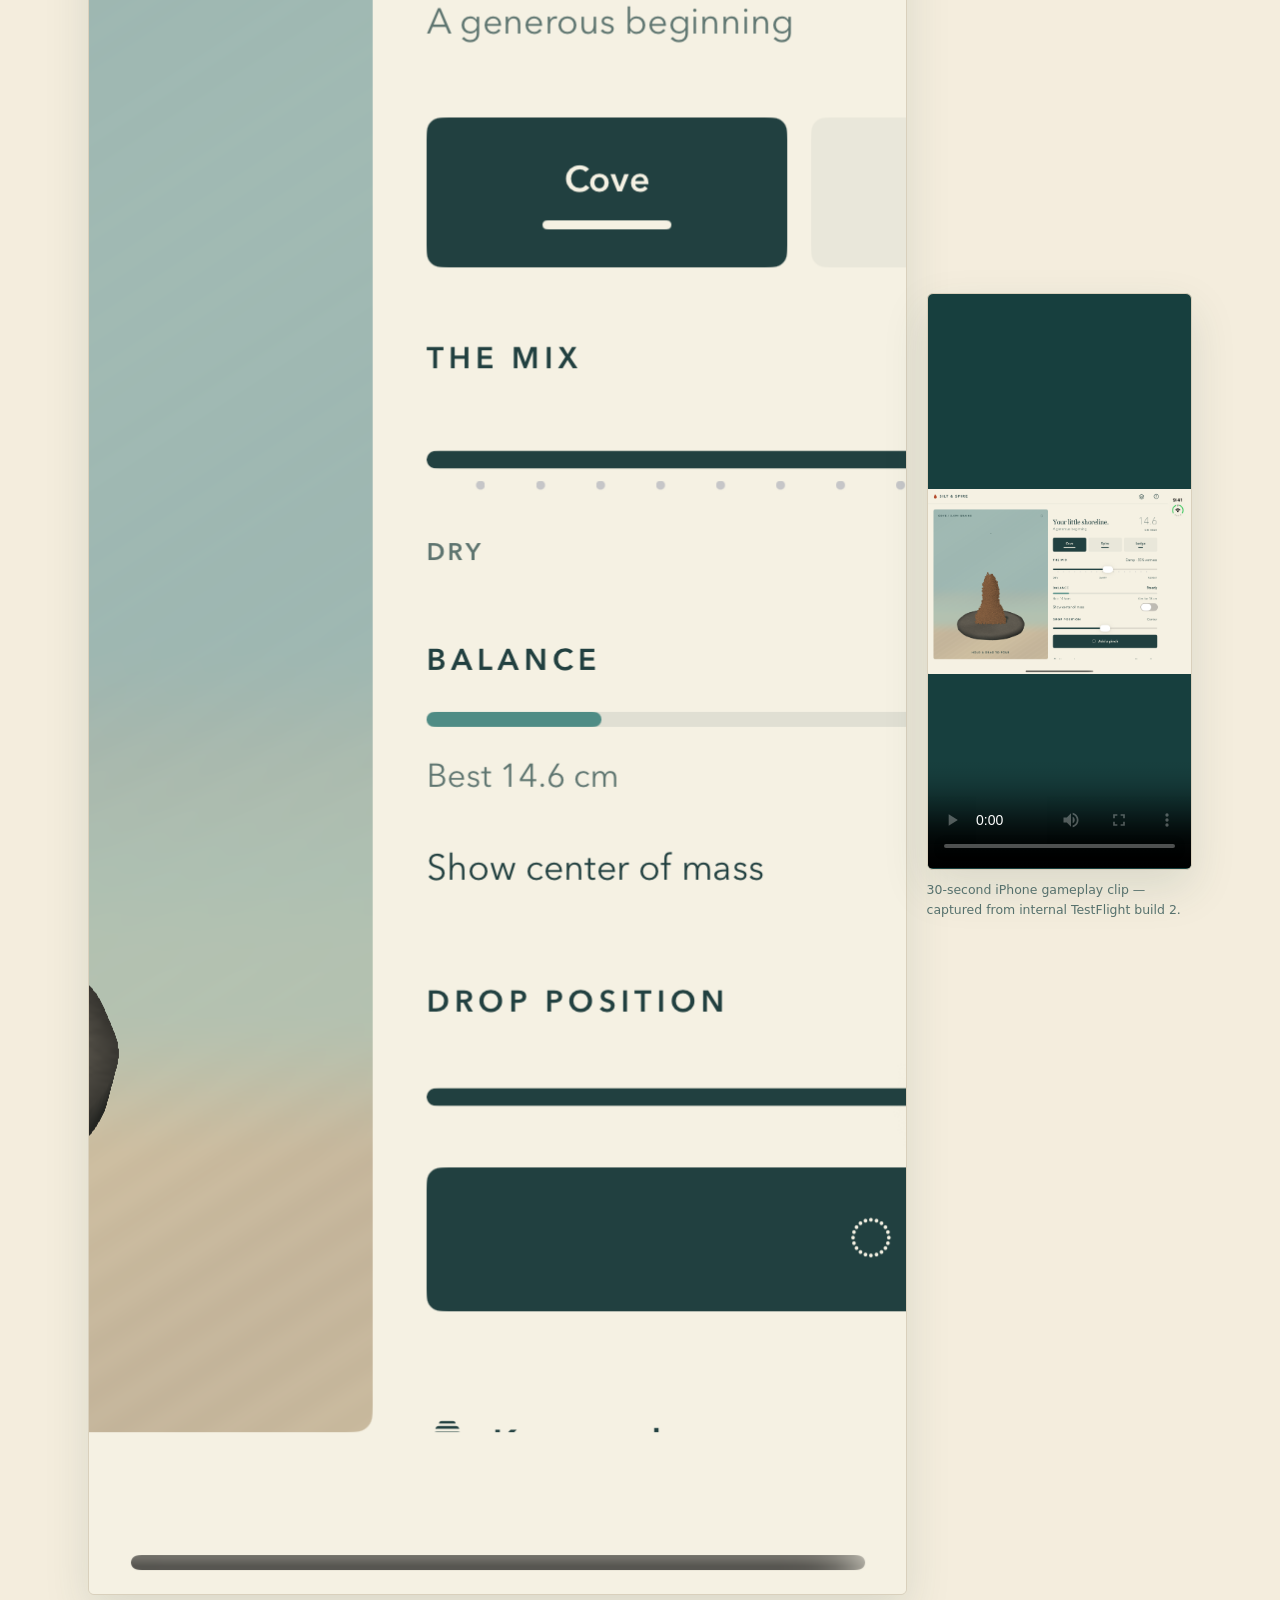
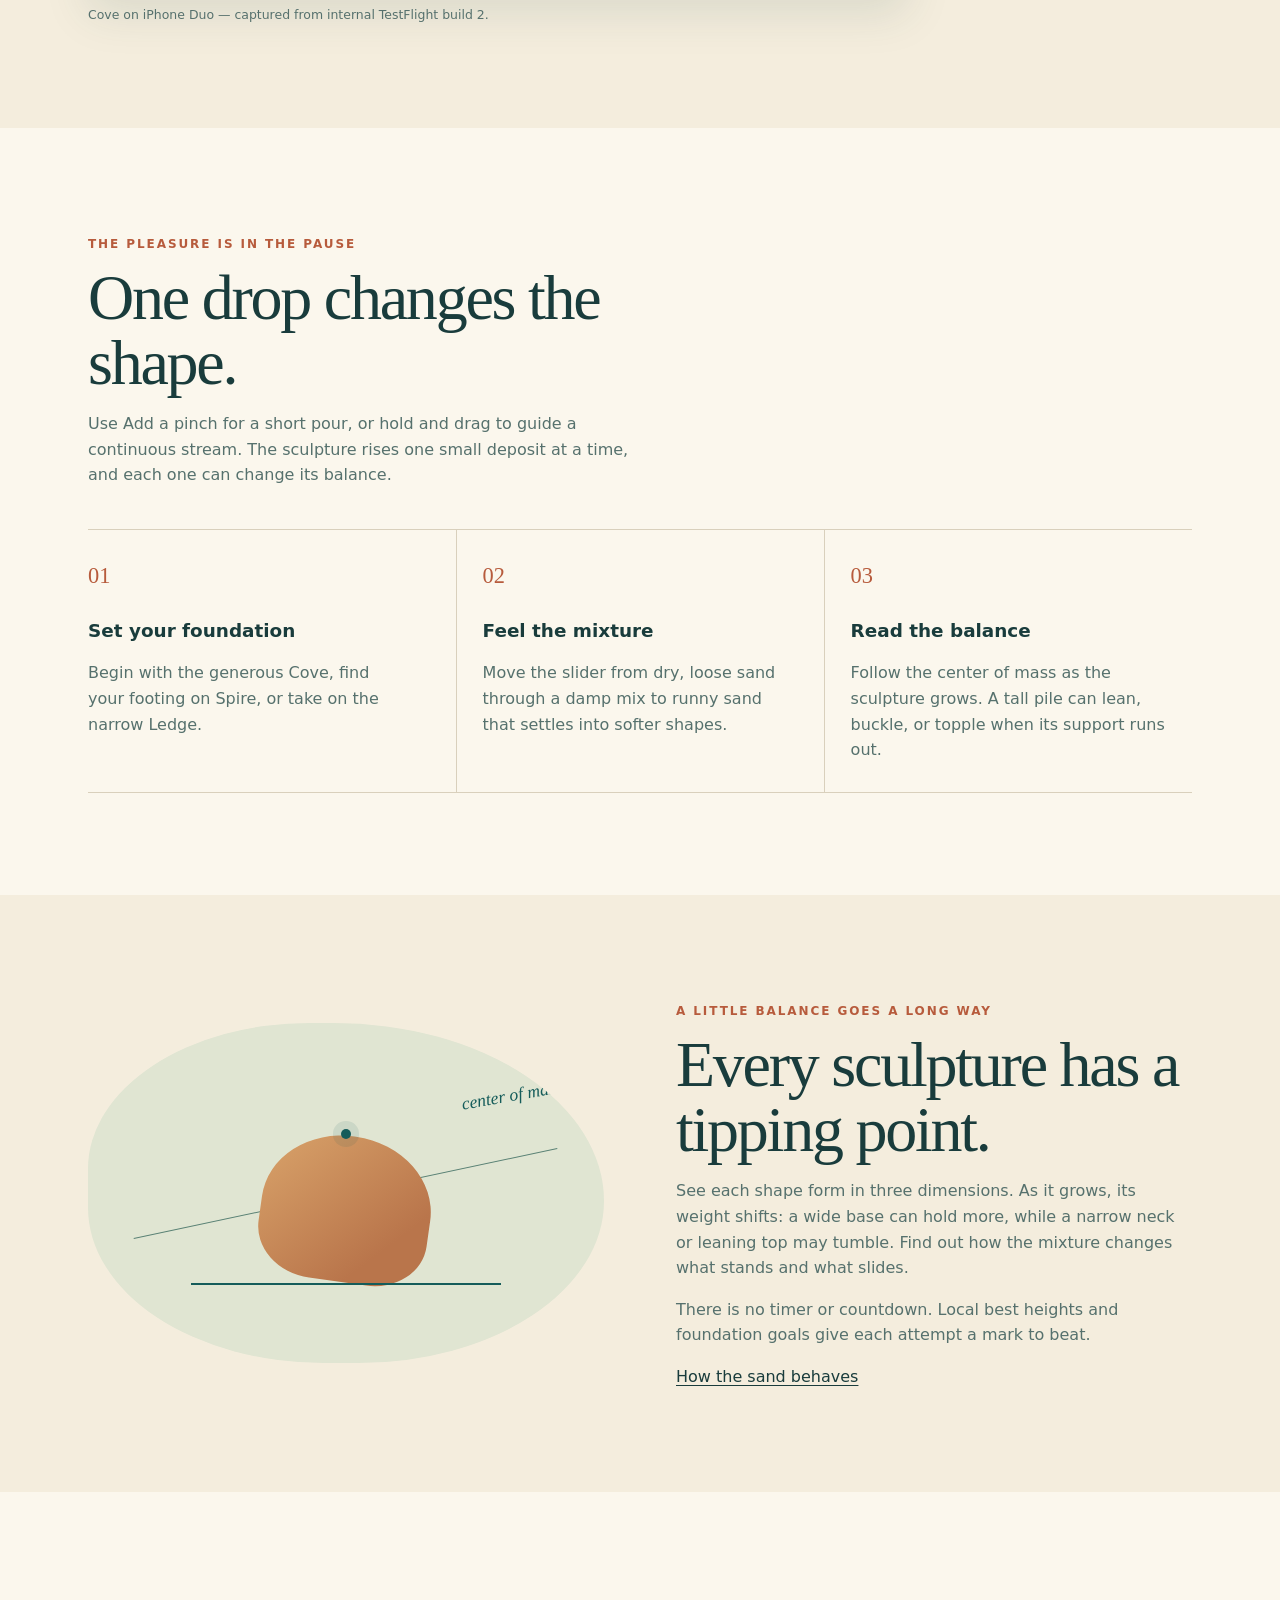
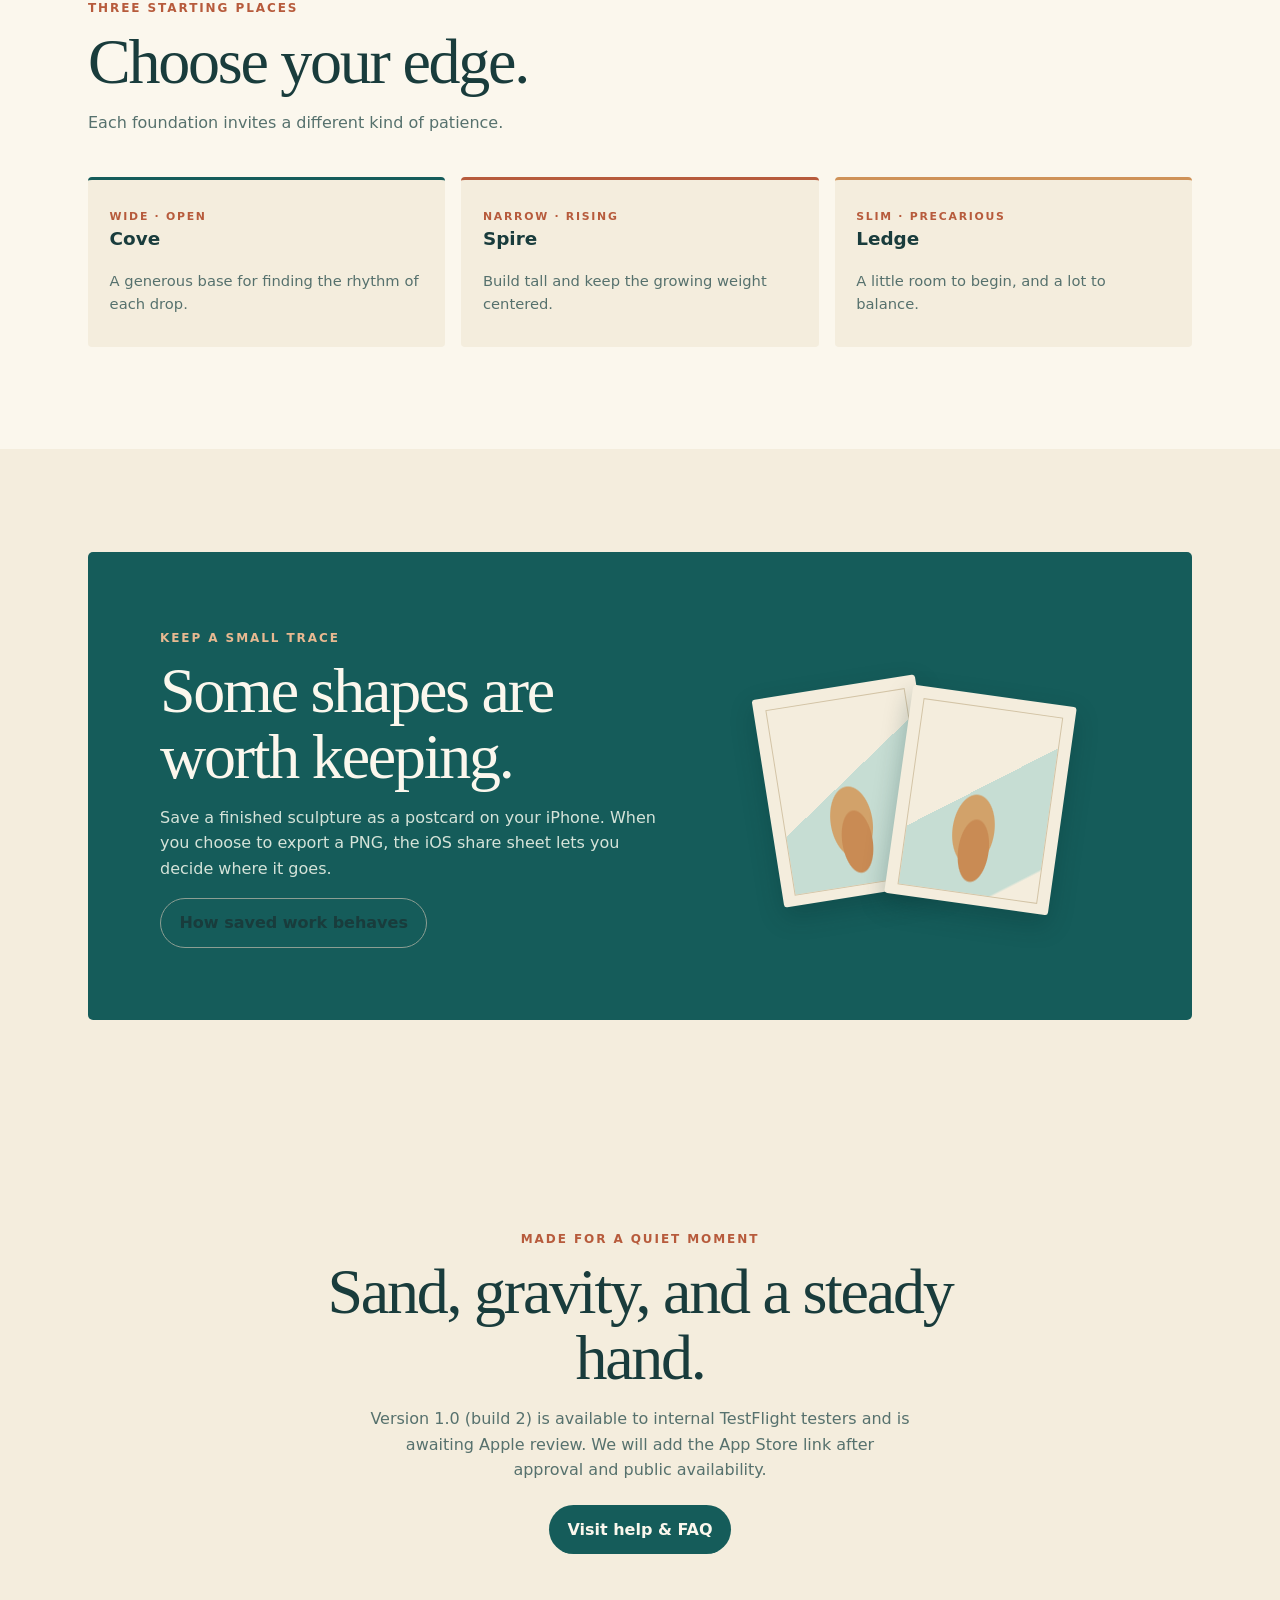
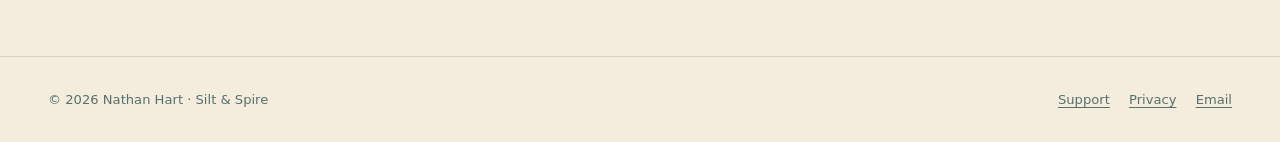
==== commit 69bf2cdb: "Show App Review pending status" ====
--- a/index.html
+++ b/index.html
@@ -25,7 +25,7 @@
         <h1 id="hero-title">Shape the shore.<br><em>Find the stillness.</em></h1>
         <p class="lede">A quiet iPhone game about shaping wet sand. Guide a falling stream, tune the mixture, and see how high your sculpture can stand.</p>
         <div class="actions"><a class="button" href="support.html">Explore how it works</a><a class="button secondary" href="privacy.html">Read the privacy note</a></div>
-        <p class="prelaunch">Private internal TestFlight build. App Store review has not been submitted.</p>
+        <p class="prelaunch">Version 1.0 (build 2) is available to internal TestFlight testers; Apple review is pending.</p>
       </div>
     </section>
 
@@ -93,7 +93,7 @@
     </section>
 
     <section class="section wrap">
-      <div class="final-cta"><span class="eyebrow">Made for a quiet moment</span><h2>Sand, gravity, and a steady hand.</h2><p>The current build is limited to internal TestFlight. Version 1.0 has not been submitted for App Store review.</p><a class="button" href="support.html">Visit help &amp; FAQ</a></div>
+      <div class="final-cta"><span class="eyebrow">Made for a quiet moment</span><h2>Sand, gravity, and a steady hand.</h2><p>Version 1.0 (build 2) is available to internal TestFlight testers and is awaiting Apple review. We will add the App Store link after approval and public availability.</p><a class="button" href="support.html">Visit help &amp; FAQ</a></div>
     </section>
   </main>
   <footer class="site-footer"><div class="footer-inner"><span>© 2026 Nathan Hart · Silt &amp; Spire</span><nav class="footer-links" aria-label="Footer navigation"><a href="support.html">Support</a><a href="privacy.html">Privacy</a><a href="mailto:nahart86@gmail.com">Email</a></nav></div></footer>
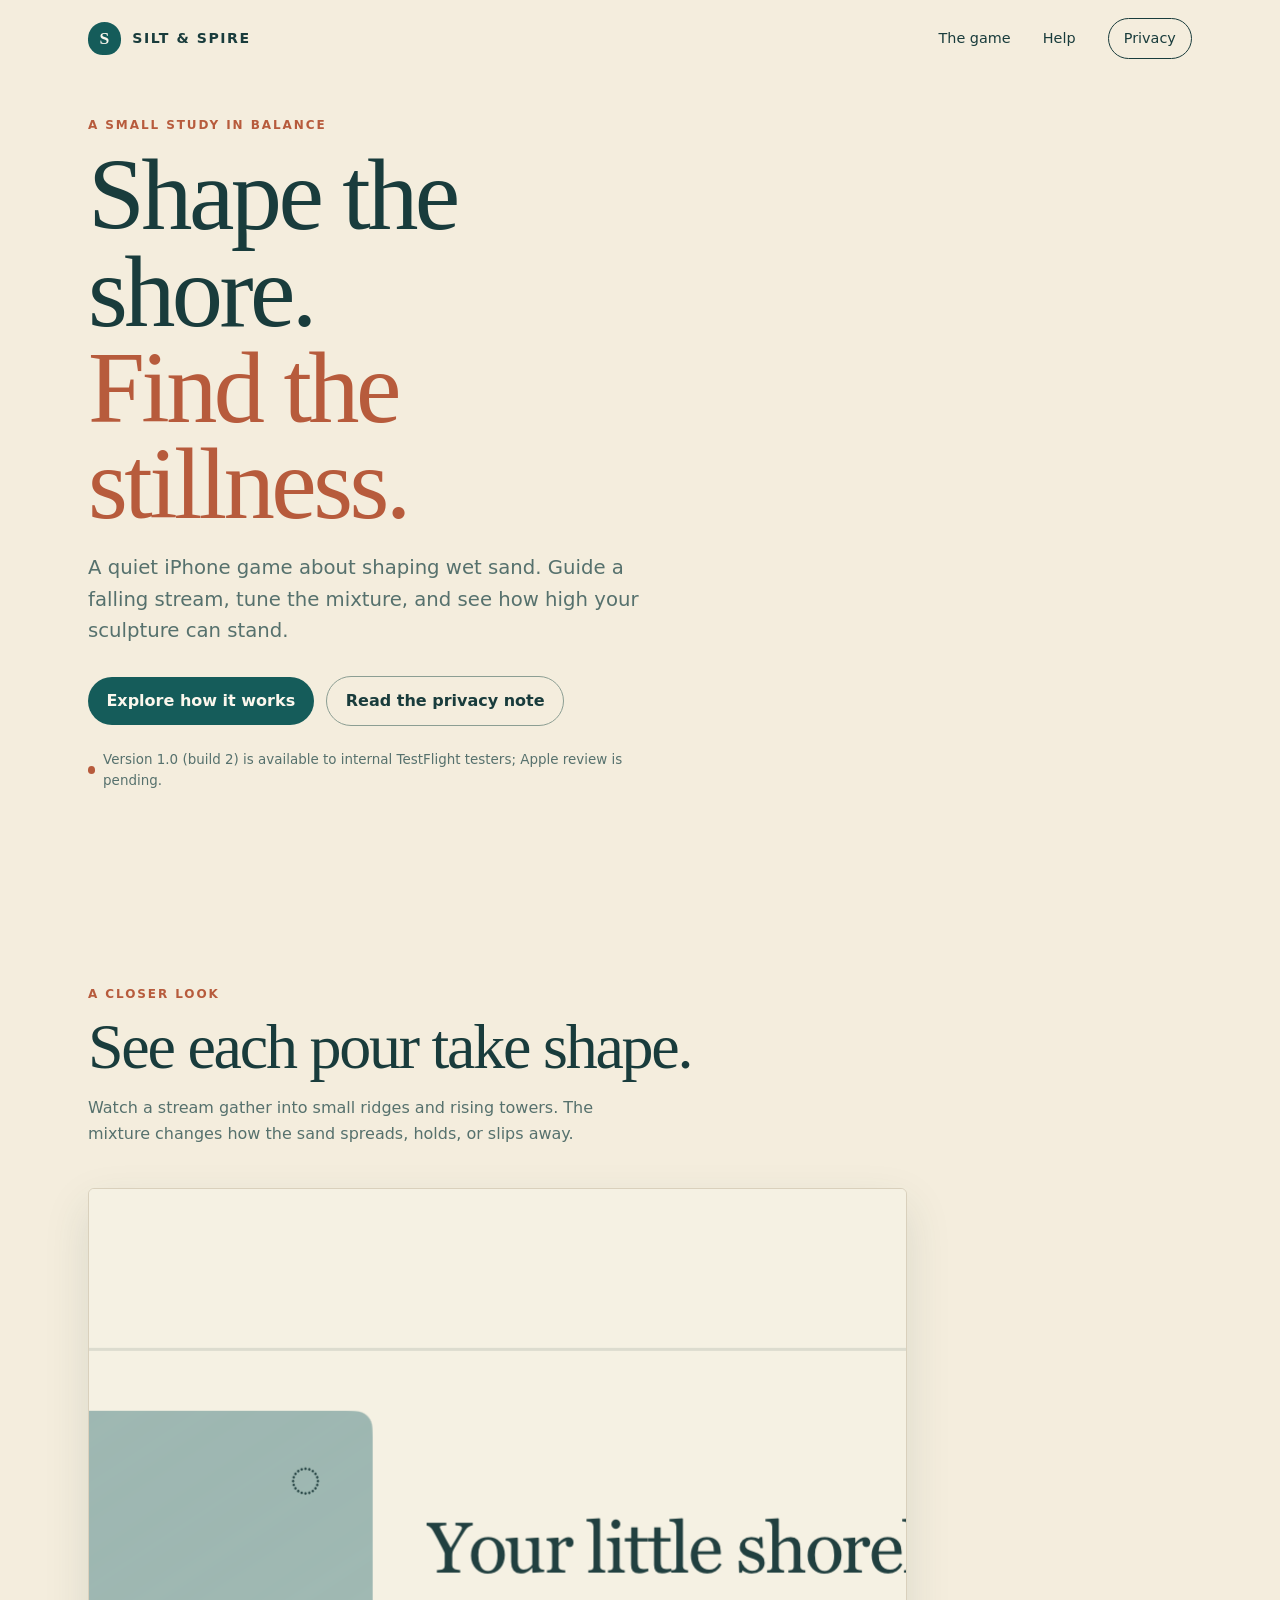
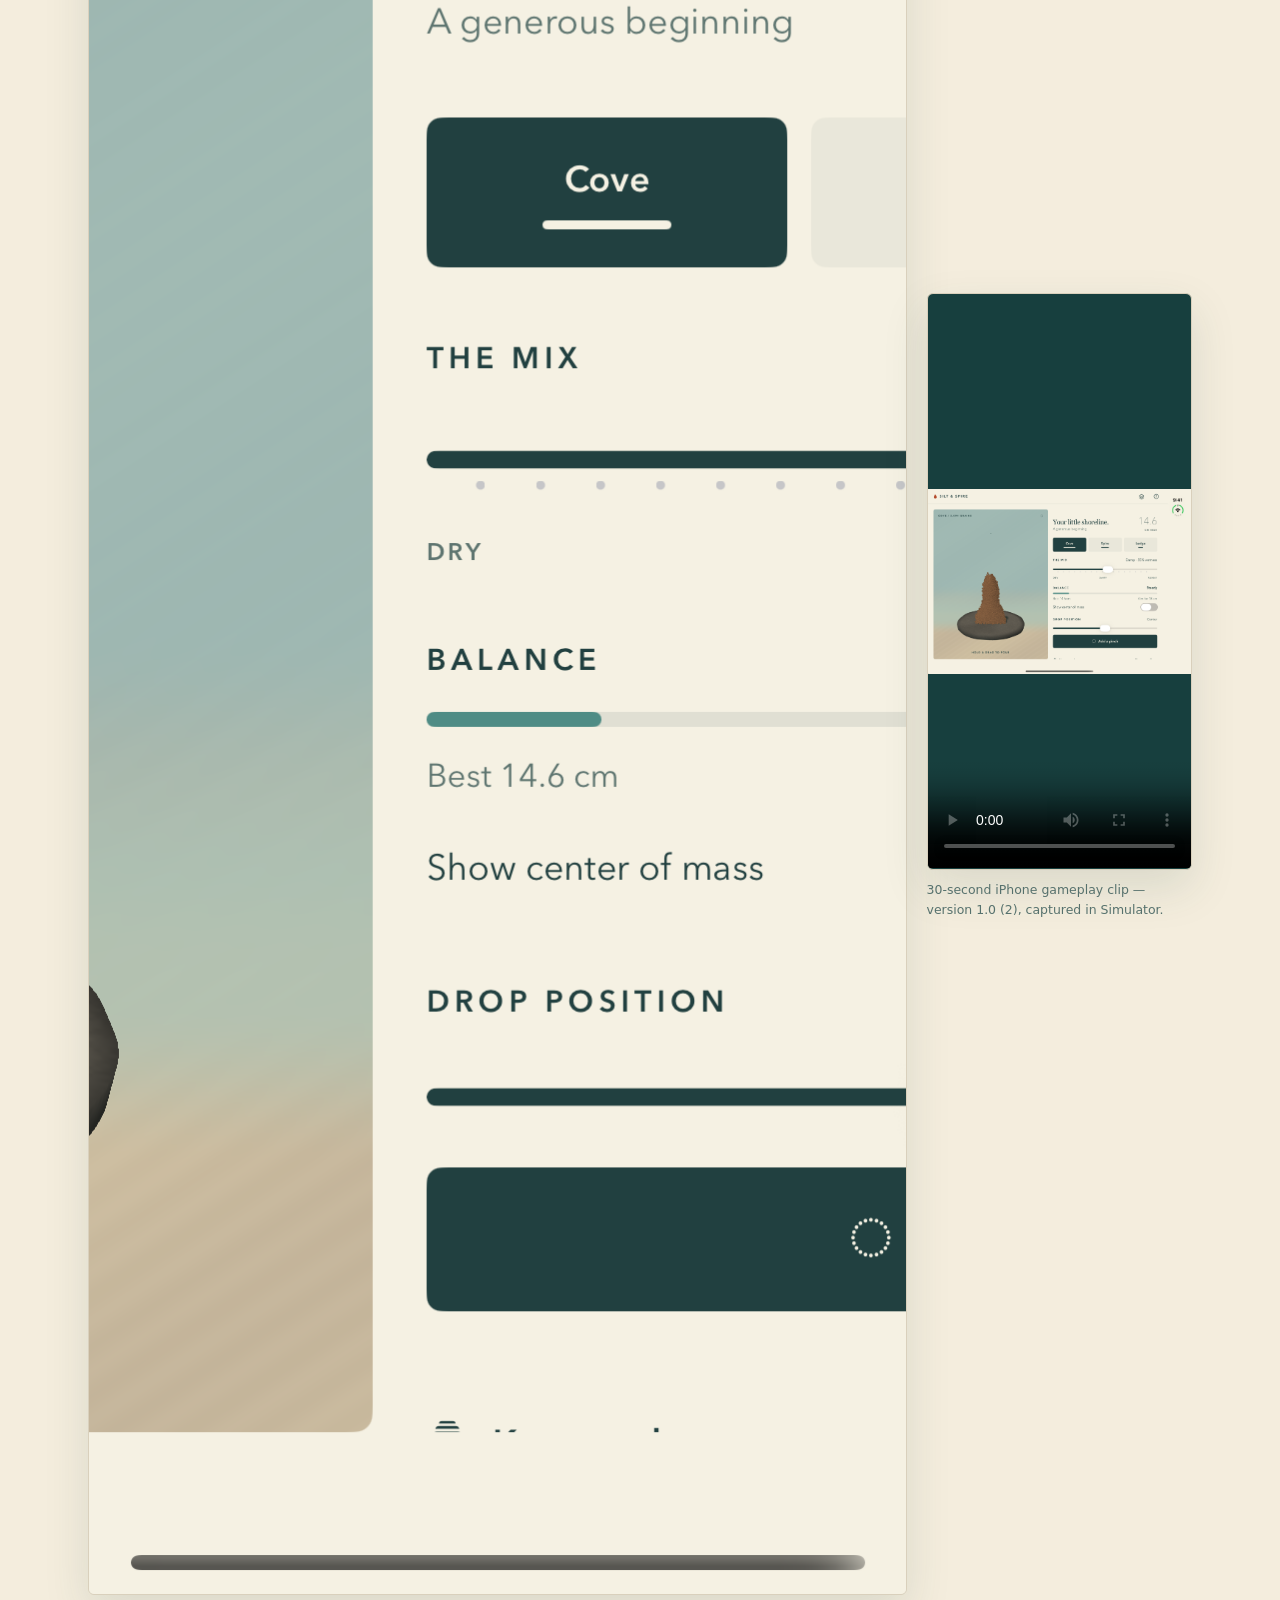
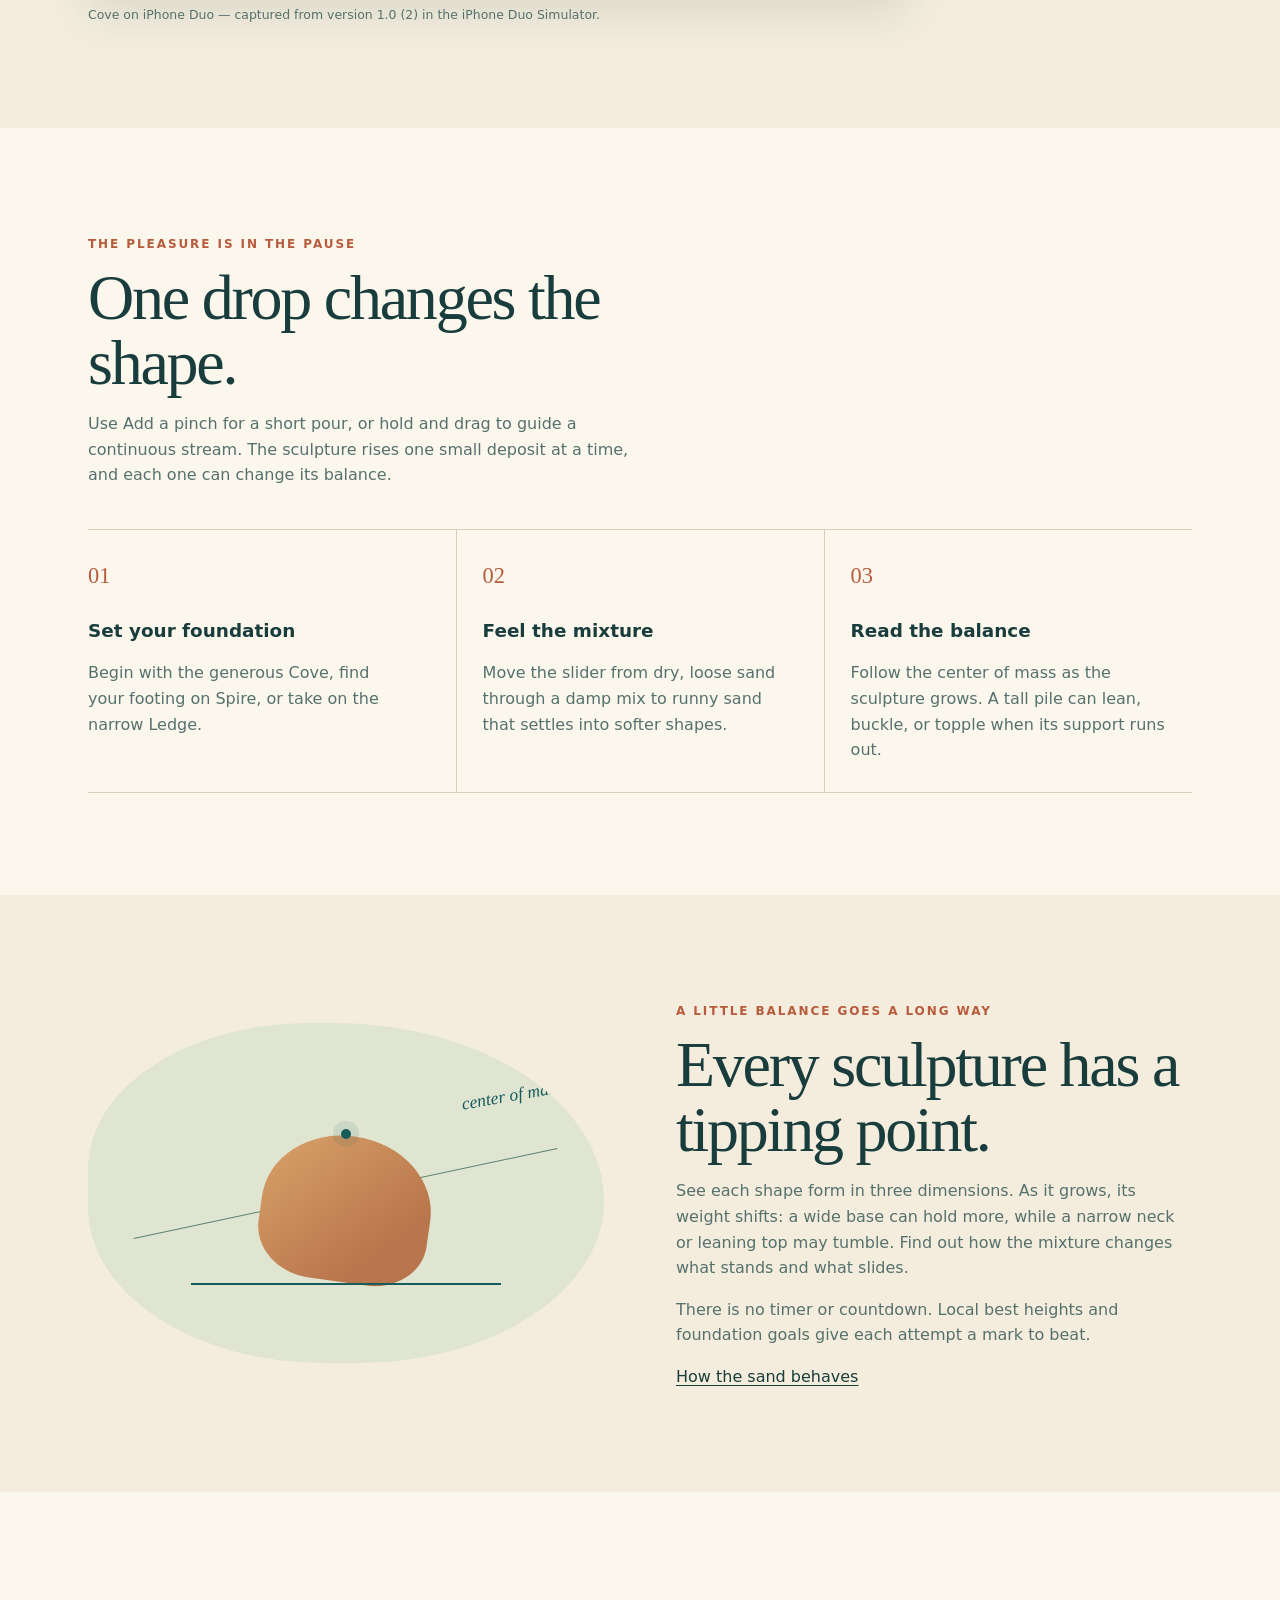
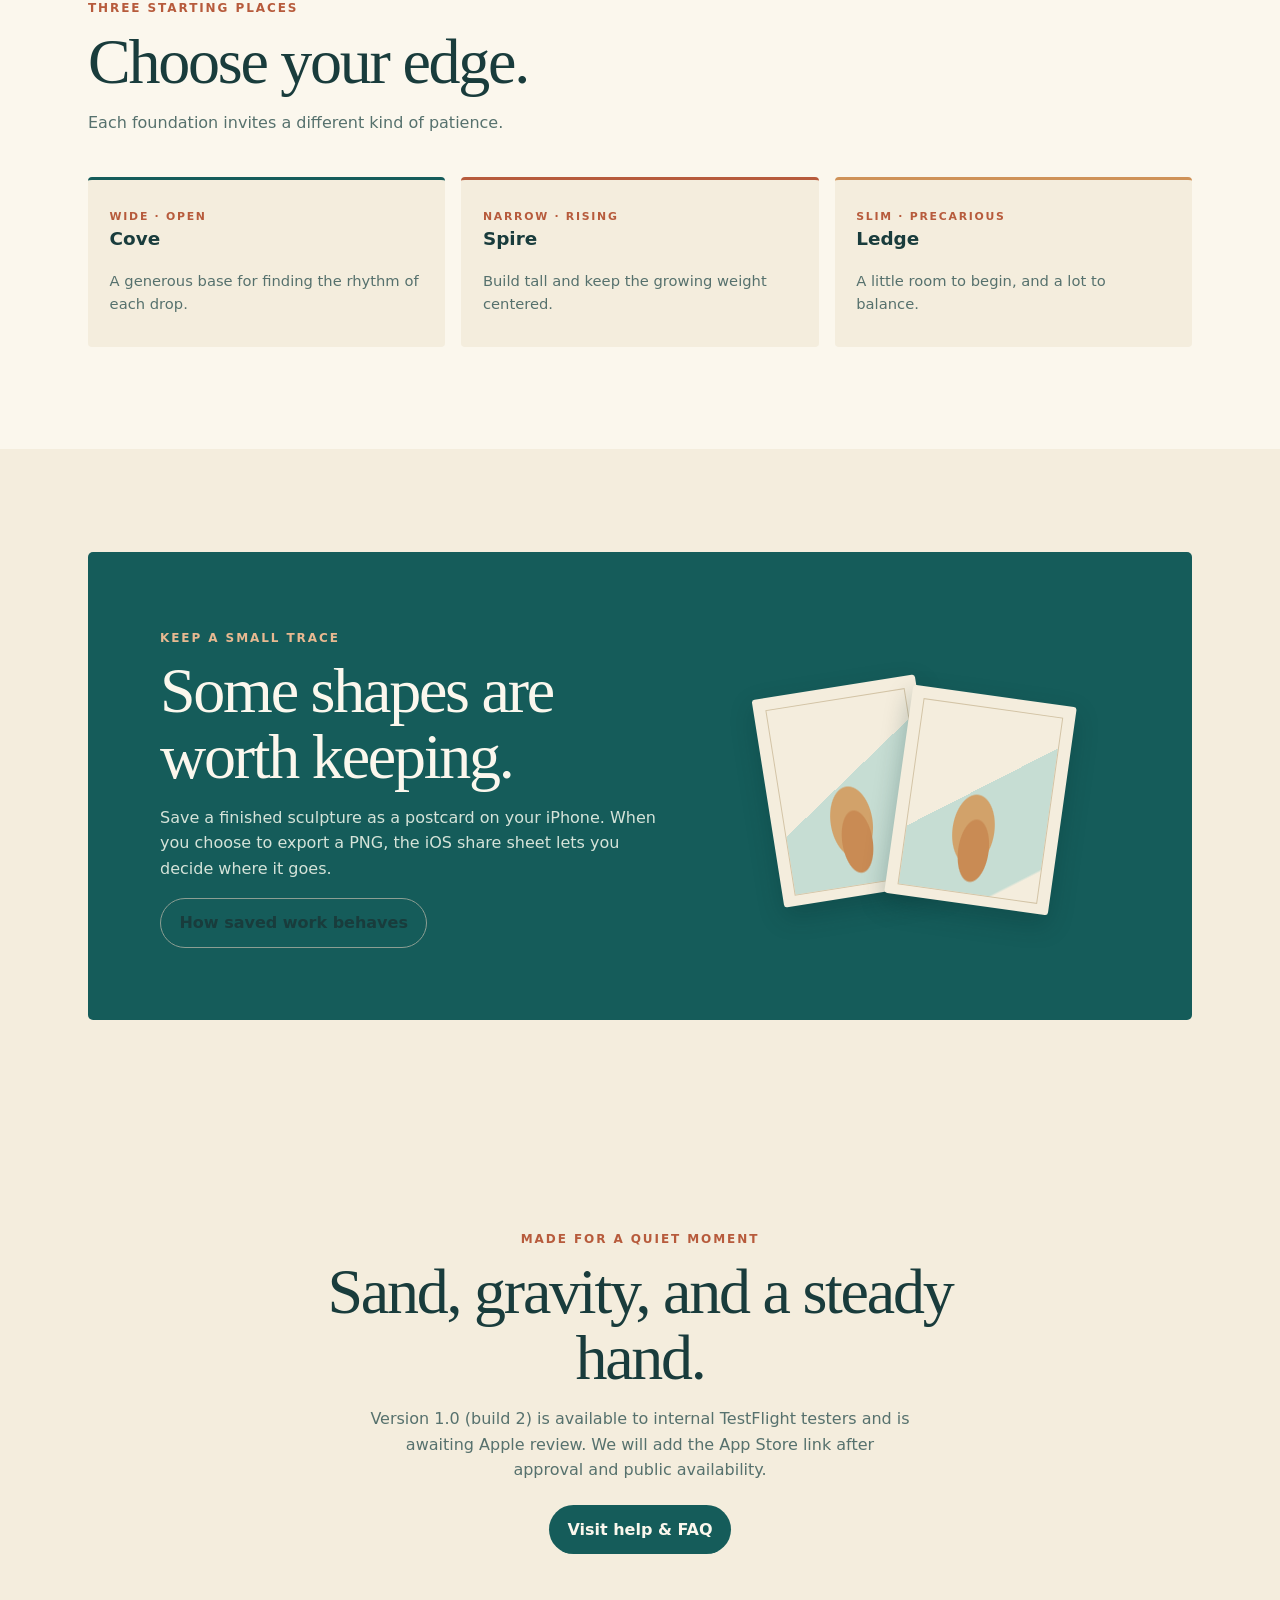
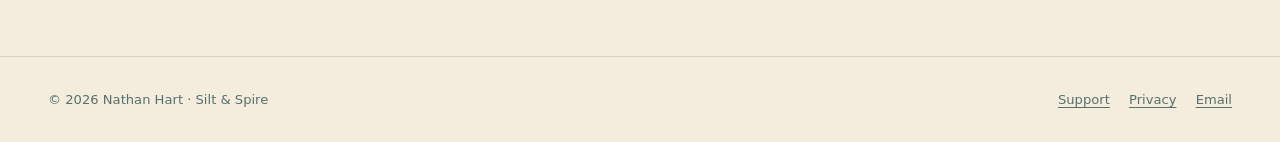
==== commit 4142848f: "Clarify simulator capture captions" ====
--- a/index.html
+++ b/index.html
@@ -39,14 +39,14 @@
         <div class="gameplay-media">
           <figure class="media-frame">
             <img src="assets/silt-and-spire-cove.png" alt="Silt & Spire running on iPhone Duo: a fine-grain Cove sculpture beneath the balance and wetness controls." width="2853" height="2007" loading="lazy">
-            <figcaption>Cove on iPhone Duo — captured from internal TestFlight build 2.</figcaption>
+            <figcaption>Cove on iPhone Duo — captured from version 1.0 (2) in the iPhone Duo Simulator.</figcaption>
           </figure>
           <figure class="media-frame video-frame">
             <video controls playsinline preload="metadata" poster="assets/silt-and-spire-cove.png" title="Silt & Spire gameplay: pouring fine grains and watching the sculpture balance">
               <source src="assets/silt-and-spire-pouring.mp4" type="video/mp4">
               Your browser does not support HTML video. Contact support for help accessing the gameplay clip.
             </video>
-            <figcaption>30-second iPhone gameplay clip — captured from internal TestFlight build 2.</figcaption>
+            <figcaption>30-second iPhone gameplay clip — version 1.0 (2), captured in Simulator.</figcaption>
           </figure>
         </div>
       </div>
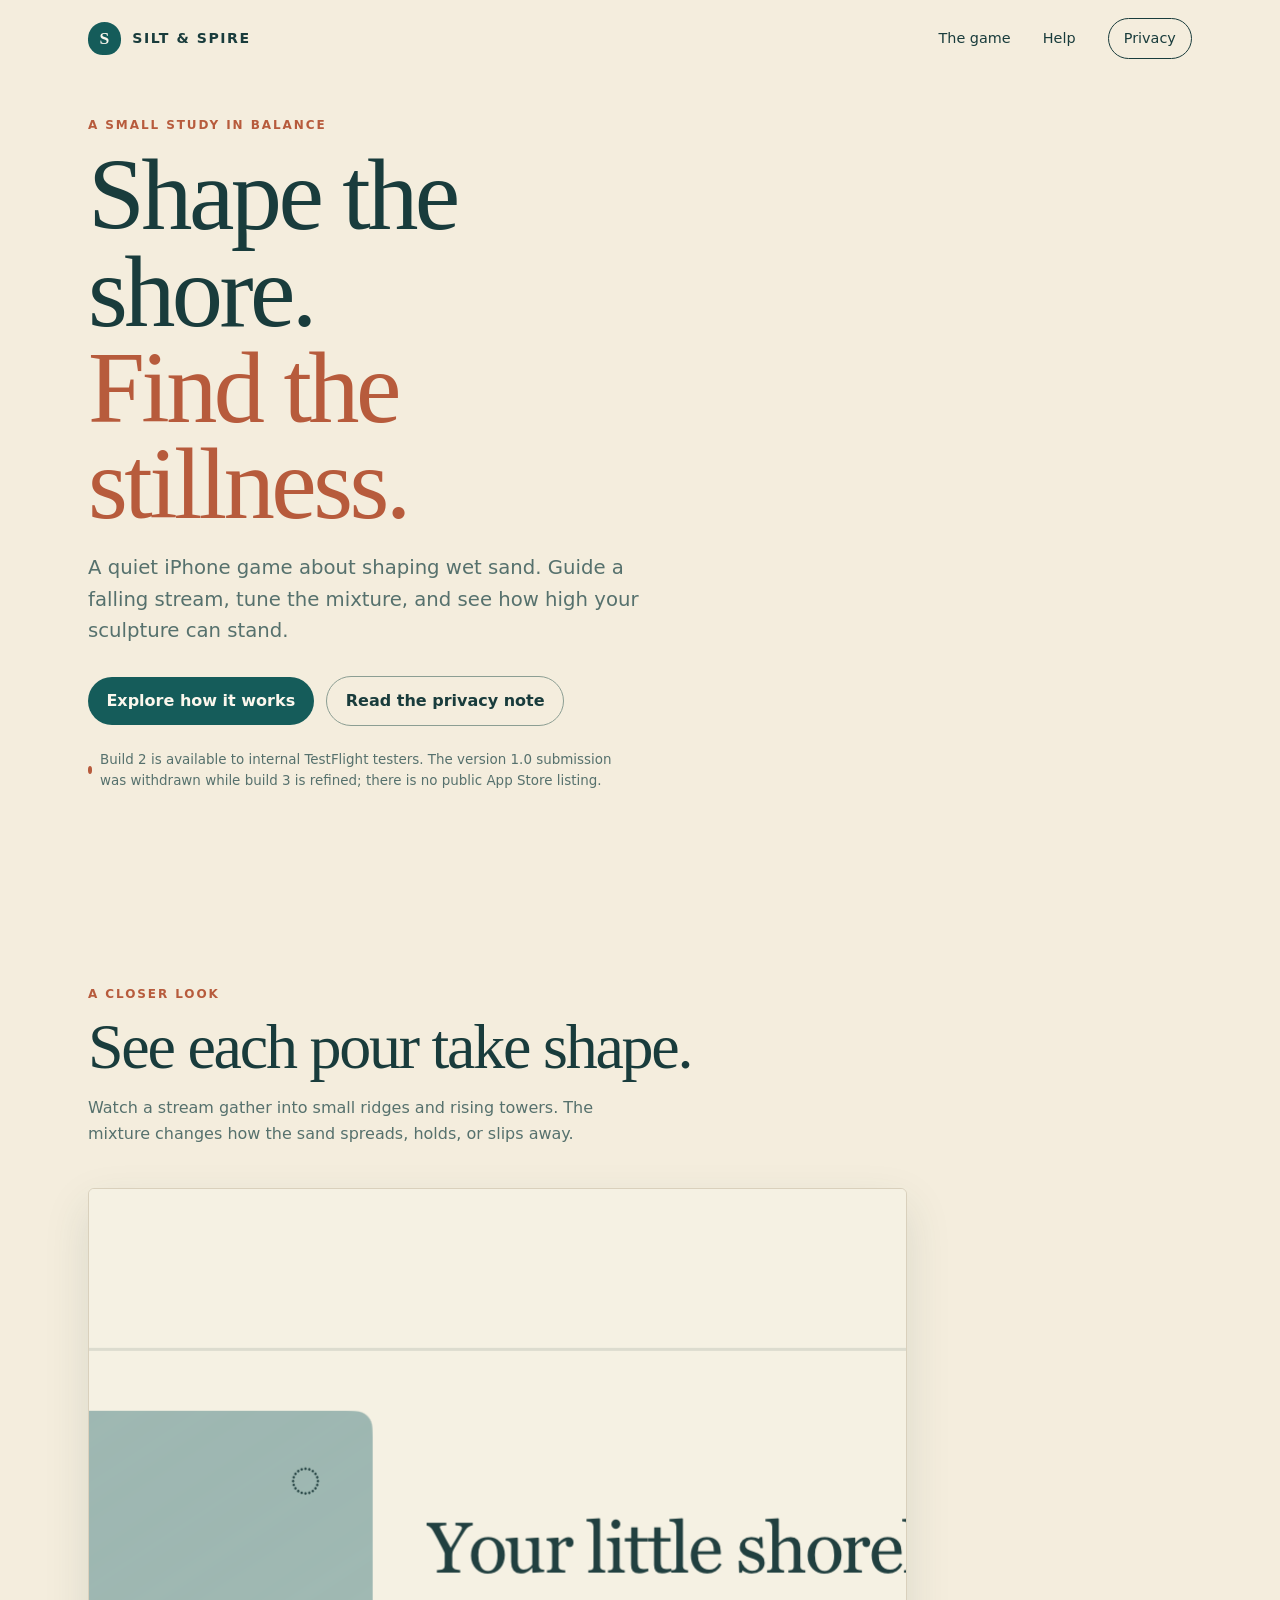
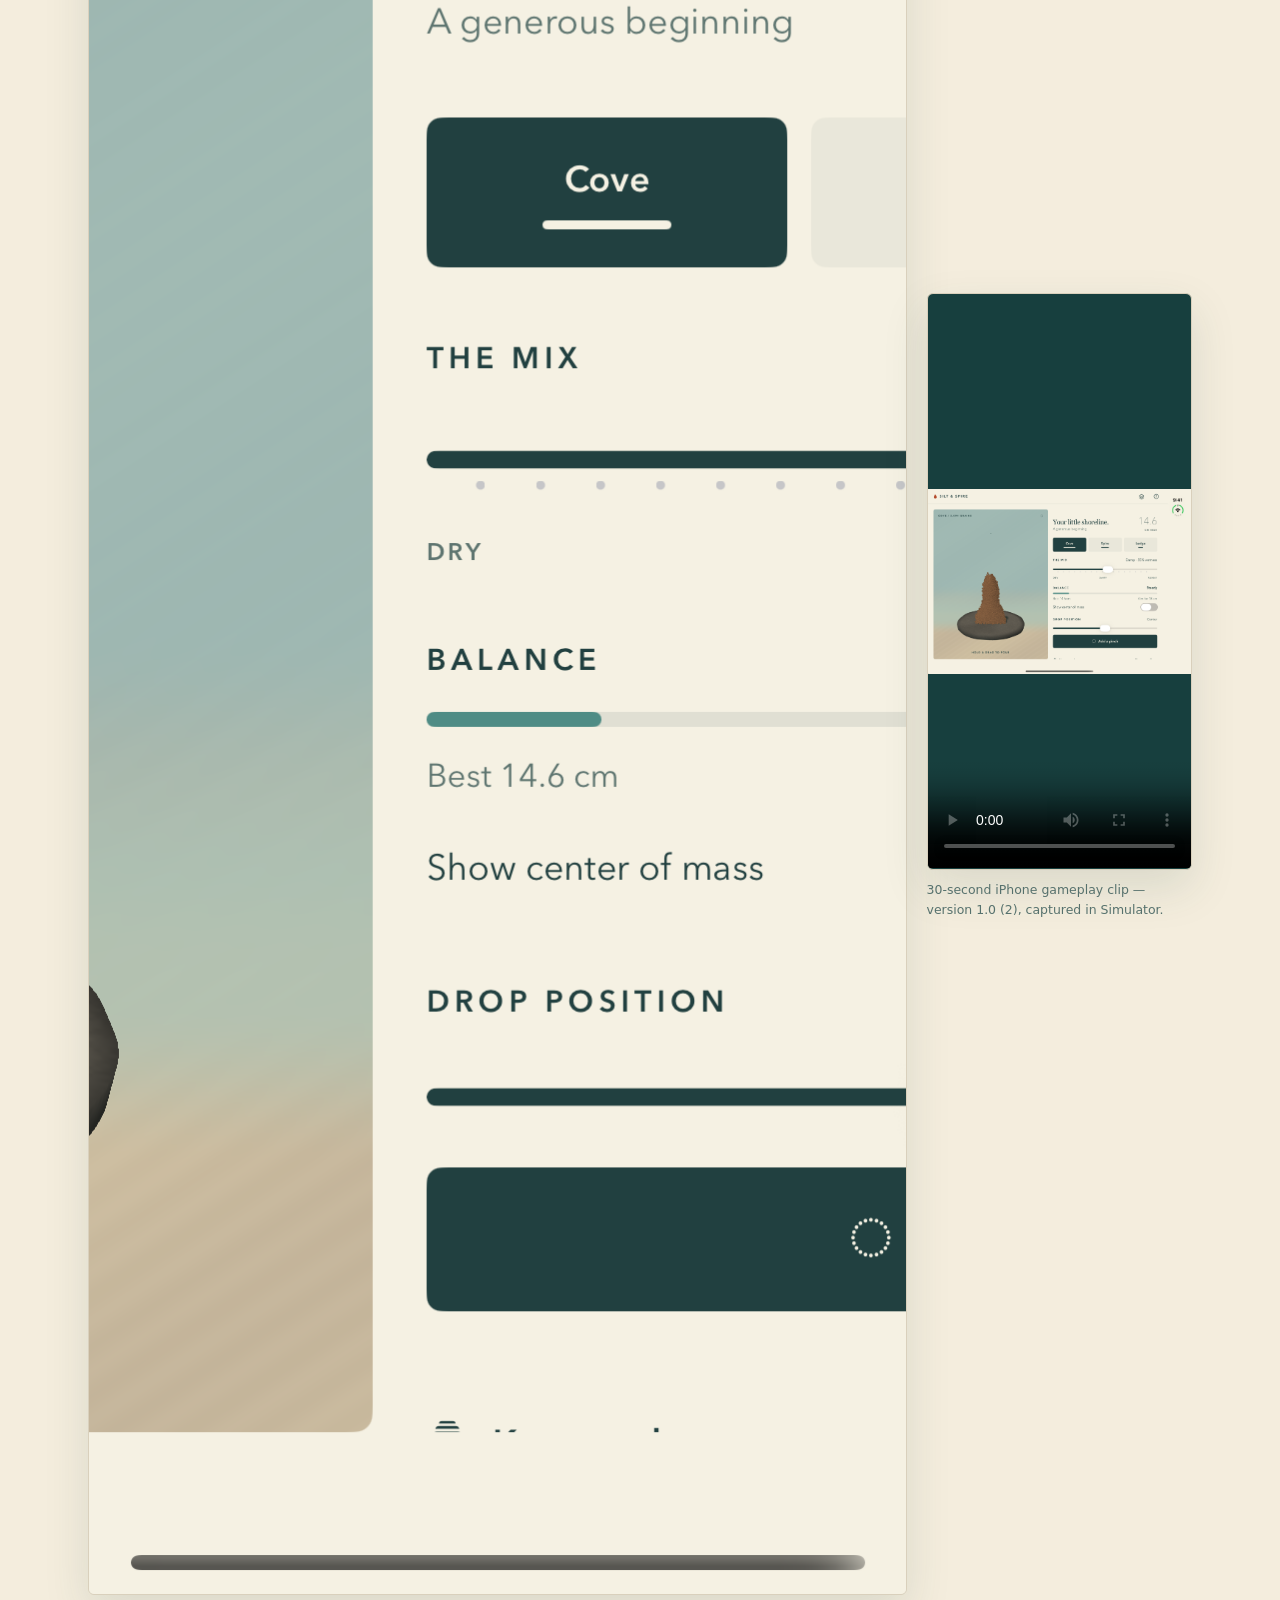
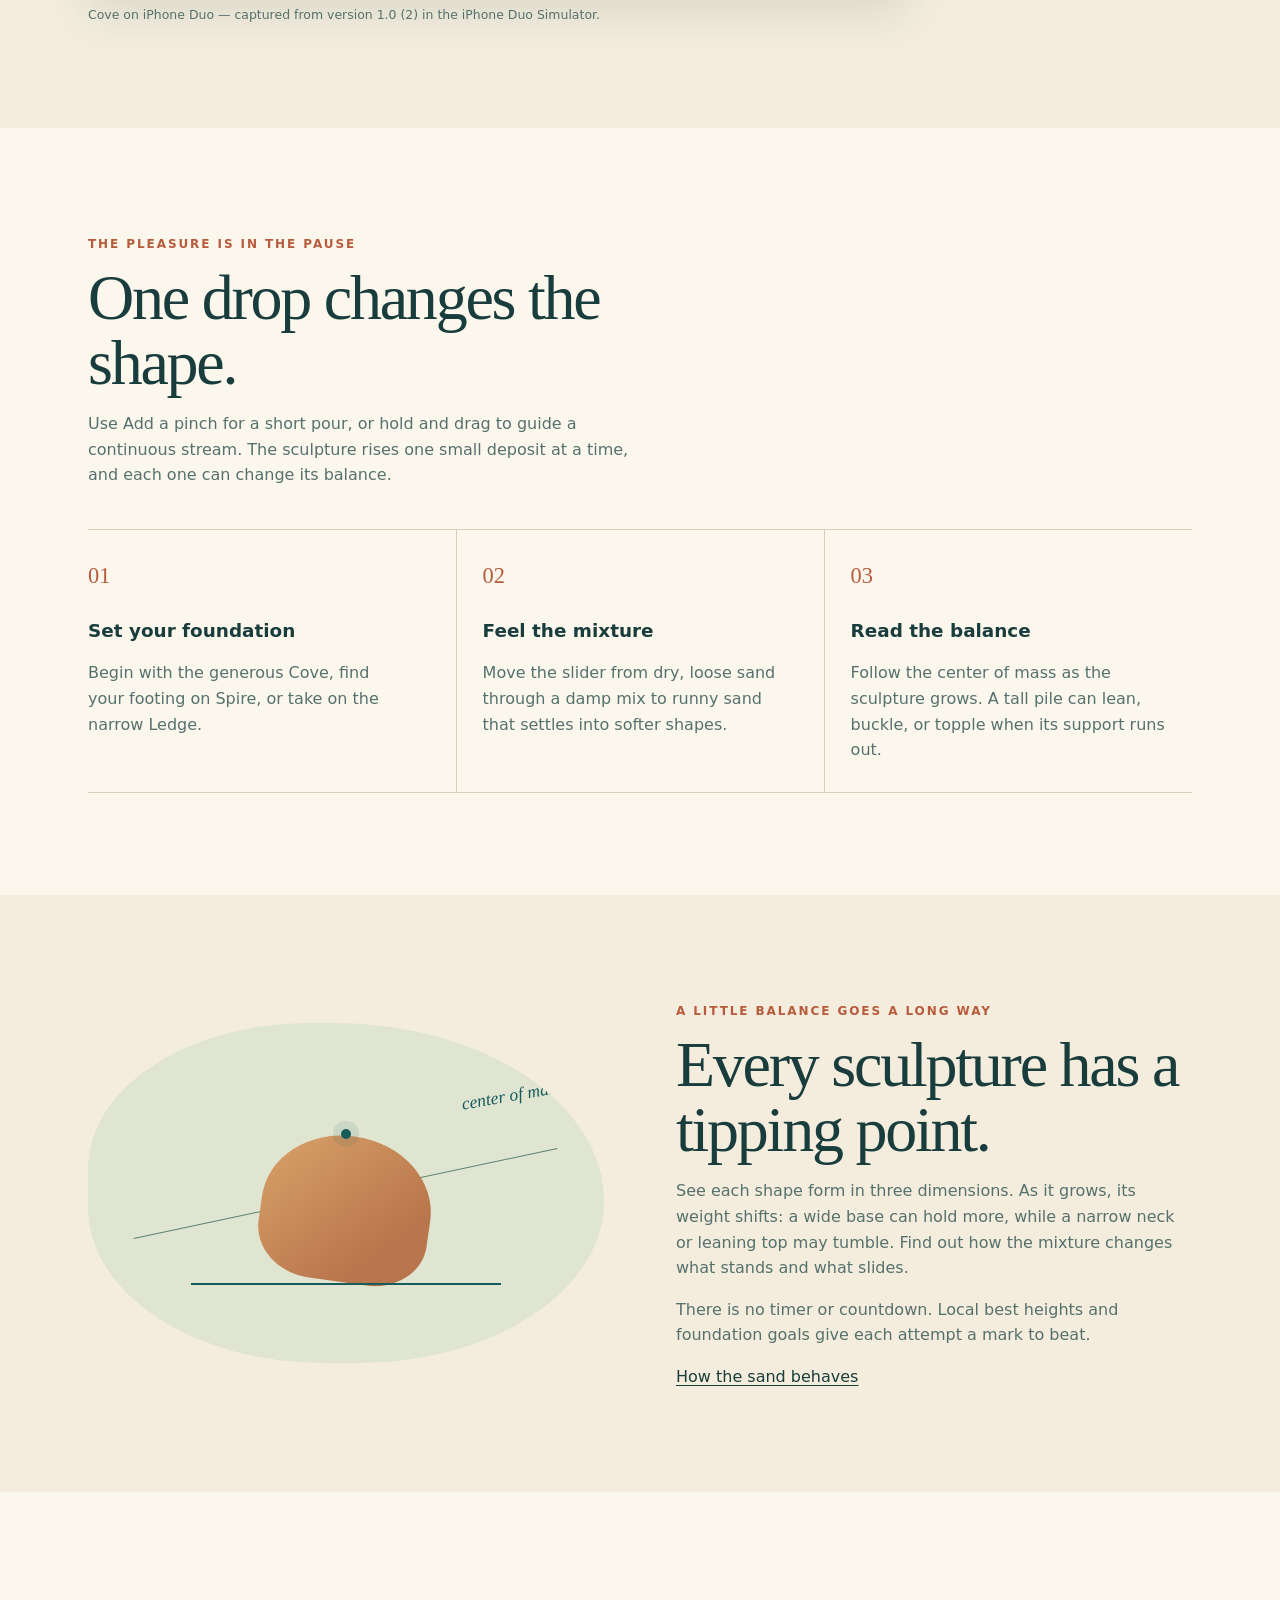
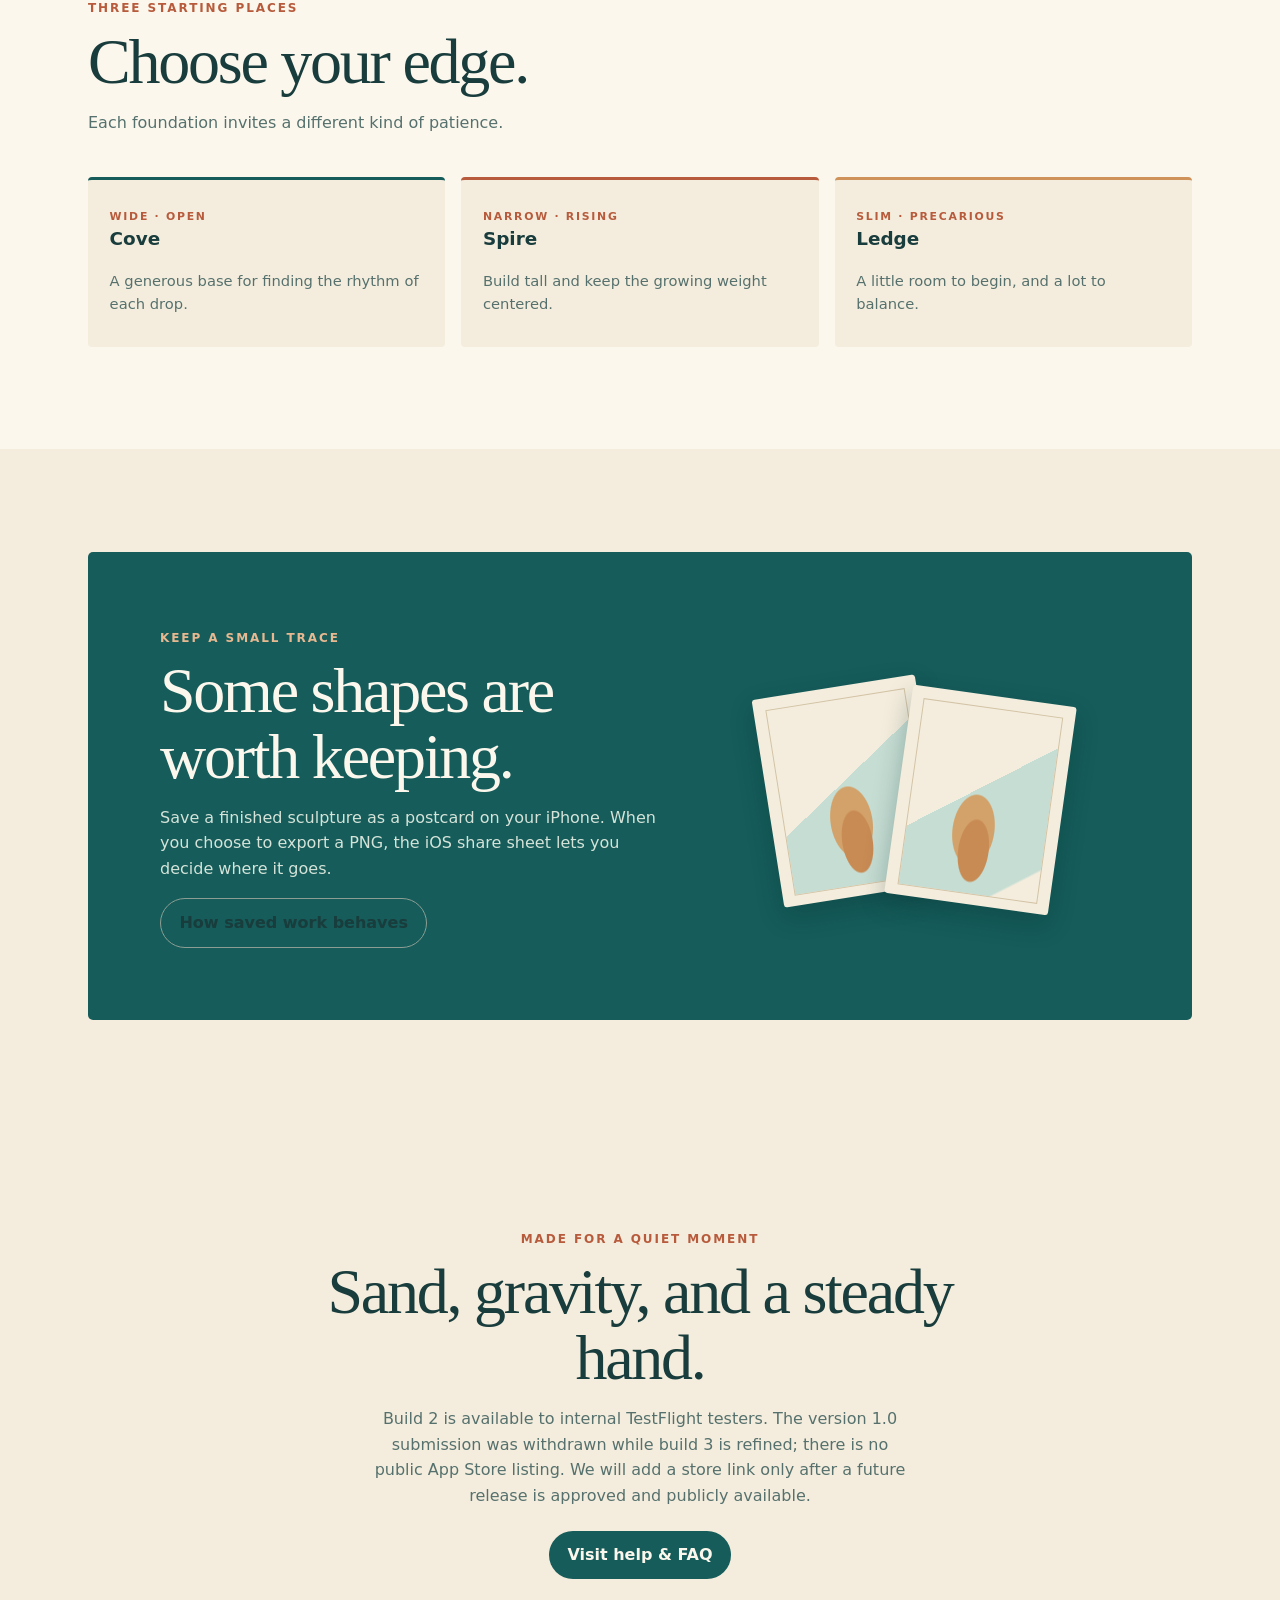
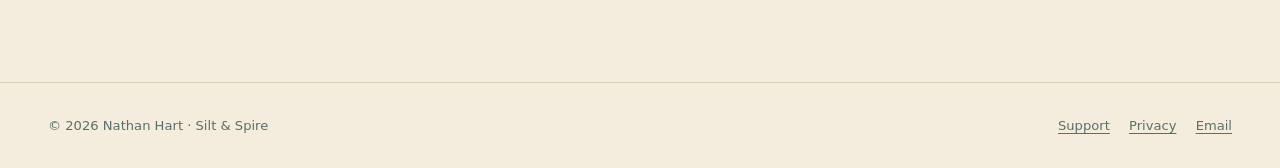
==== commit 11823570: "Correct app release status on support site" ====
--- a/index.html
+++ b/index.html
@@ -25,7 +25,7 @@
         <h1 id="hero-title">Shape the shore.<br><em>Find the stillness.</em></h1>
         <p class="lede">A quiet iPhone game about shaping wet sand. Guide a falling stream, tune the mixture, and see how high your sculpture can stand.</p>
         <div class="actions"><a class="button" href="support.html">Explore how it works</a><a class="button secondary" href="privacy.html">Read the privacy note</a></div>
-        <p class="prelaunch">Version 1.0 (build 2) is available to internal TestFlight testers; Apple review is pending.</p>
+        <p class="prelaunch">Build 2 is available to internal TestFlight testers. The version 1.0 submission was withdrawn while build 3 is refined; there is no public App Store listing.</p>
       </div>
     </section>
 
@@ -93,7 +93,7 @@
     </section>
 
     <section class="section wrap">
-      <div class="final-cta"><span class="eyebrow">Made for a quiet moment</span><h2>Sand, gravity, and a steady hand.</h2><p>Version 1.0 (build 2) is available to internal TestFlight testers and is awaiting Apple review. We will add the App Store link after approval and public availability.</p><a class="button" href="support.html">Visit help &amp; FAQ</a></div>
+      <div class="final-cta"><span class="eyebrow">Made for a quiet moment</span><h2>Sand, gravity, and a steady hand.</h2><p>Build 2 is available to internal TestFlight testers. The version 1.0 submission was withdrawn while build 3 is refined; there is no public App Store listing. We will add a store link only after a future release is approved and publicly available.</p><a class="button" href="support.html">Visit help &amp; FAQ</a></div>
     </section>
   </main>
   <footer class="site-footer"><div class="footer-inner"><span>© 2026 Nathan Hart · Silt &amp; Spire</span><nav class="footer-links" aria-label="Footer navigation"><a href="support.html">Support</a><a href="privacy.html">Privacy</a><a href="mailto:nahart86@gmail.com">Email</a></nav></div></footer>
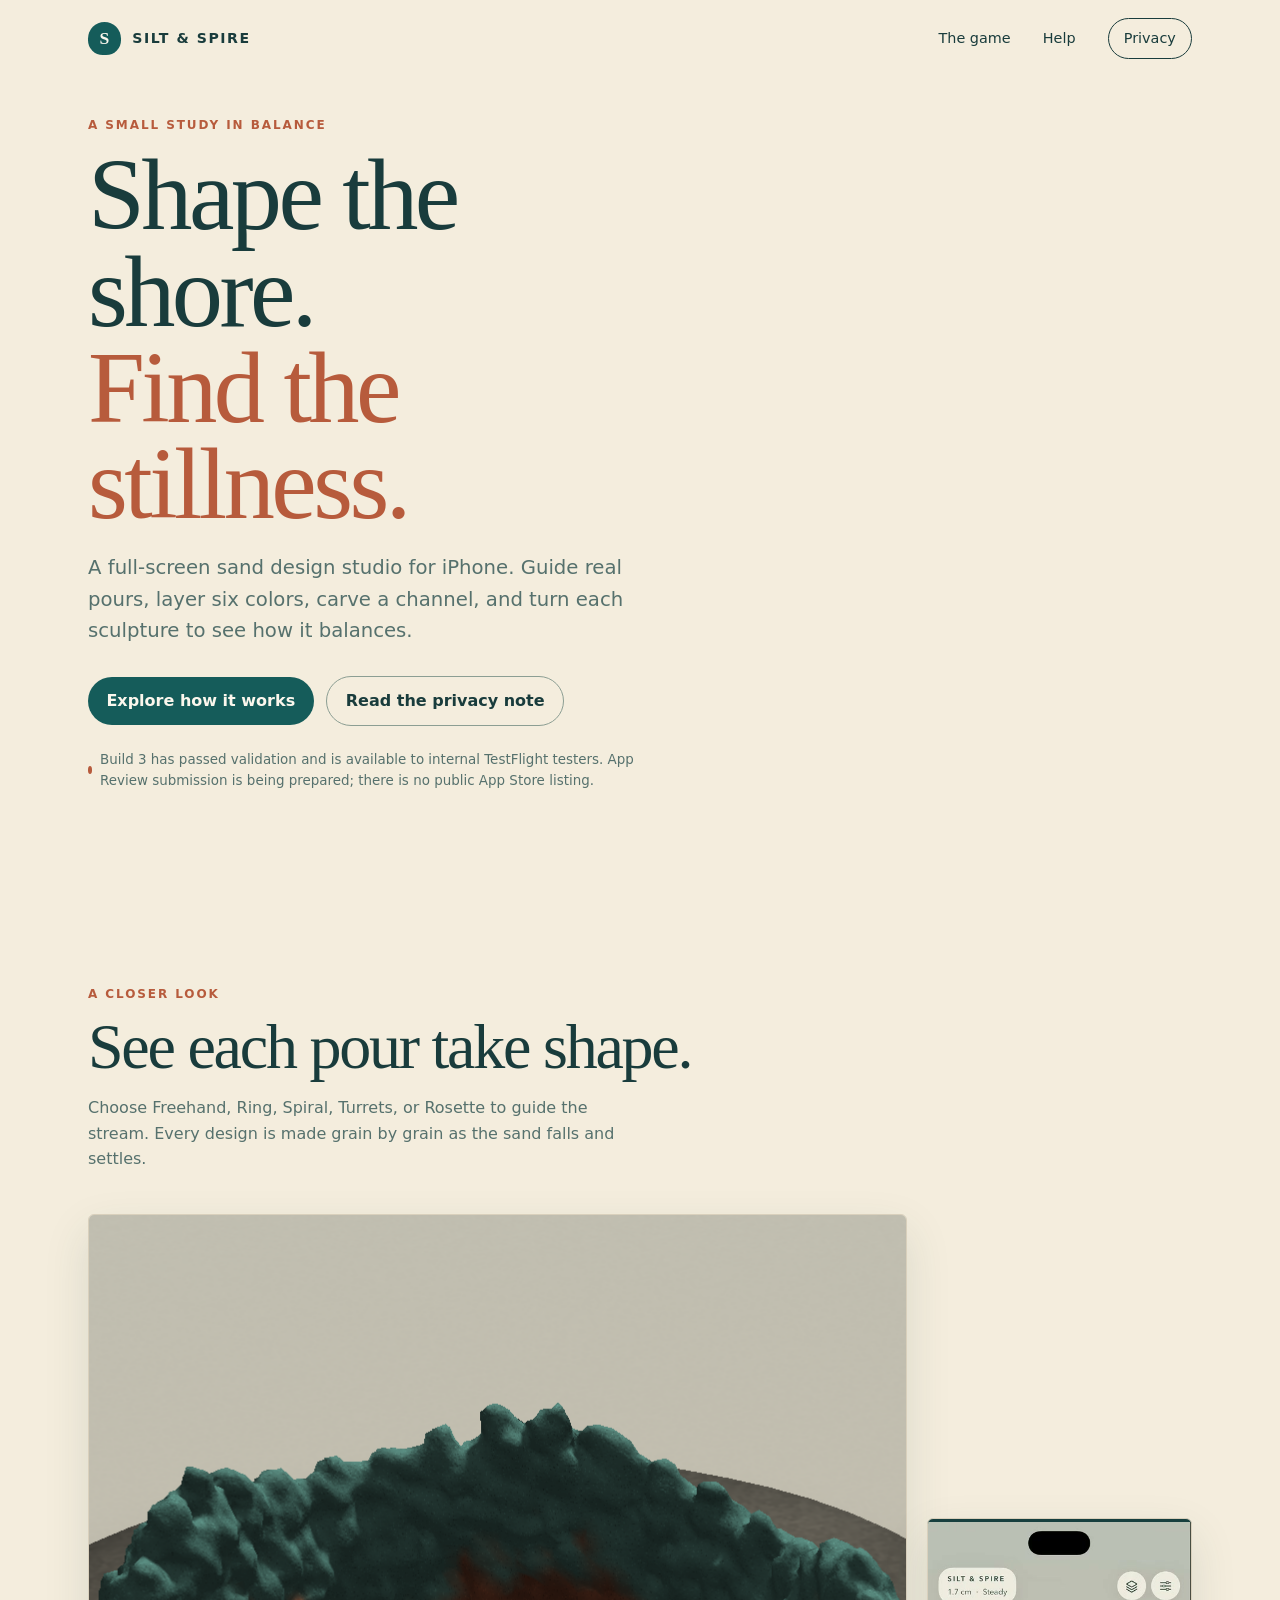
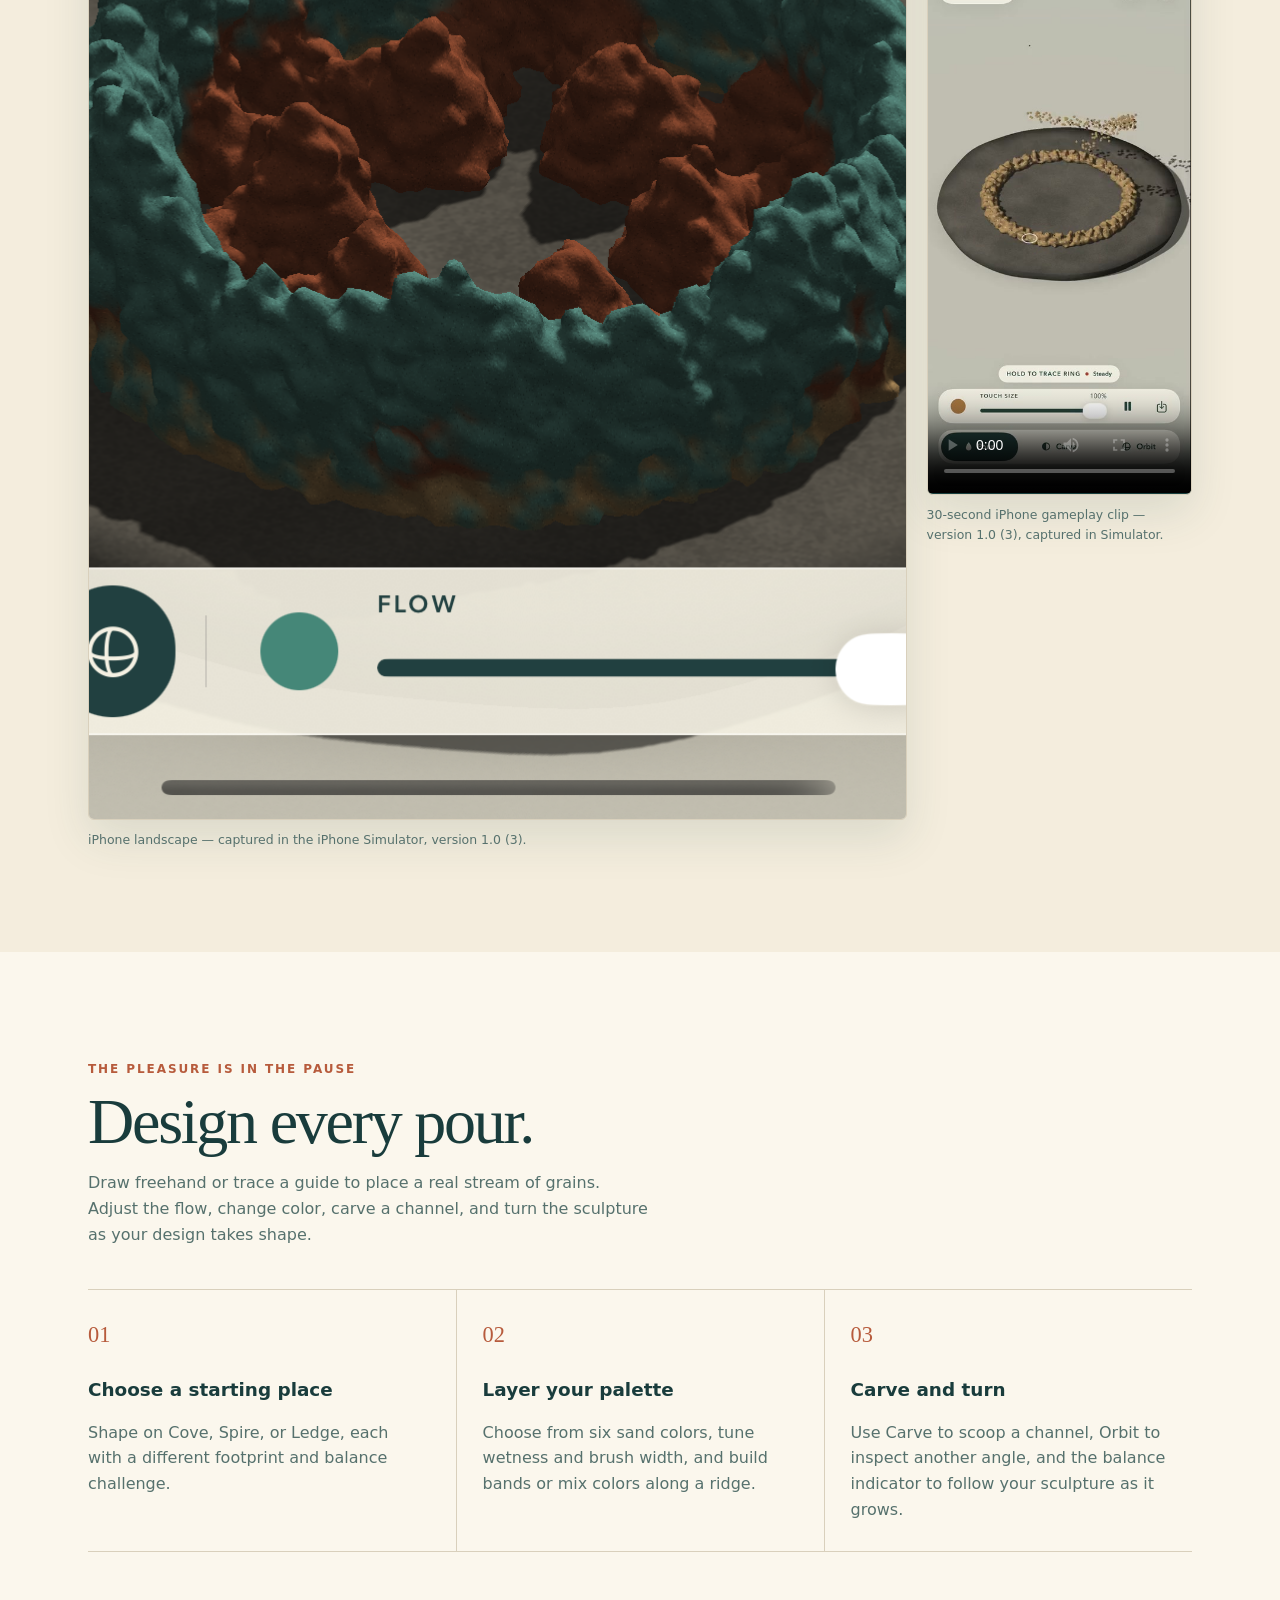
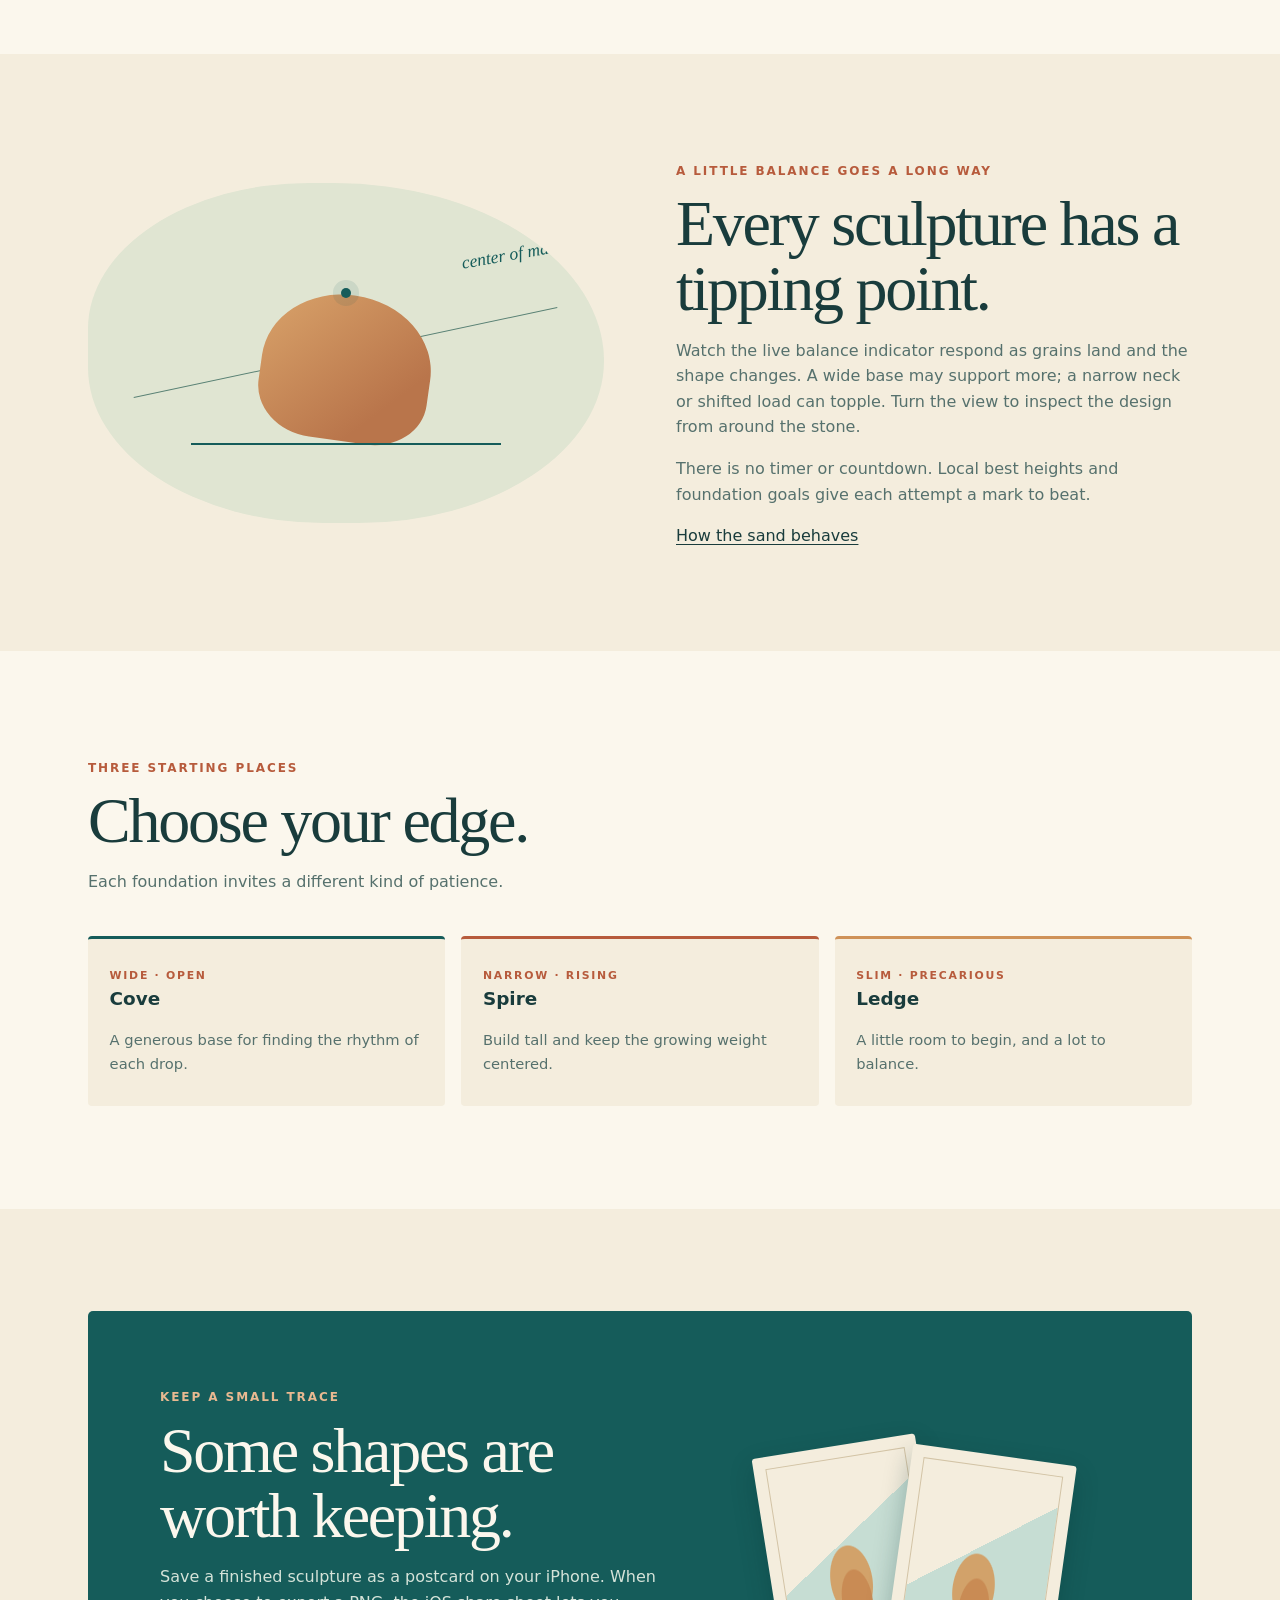
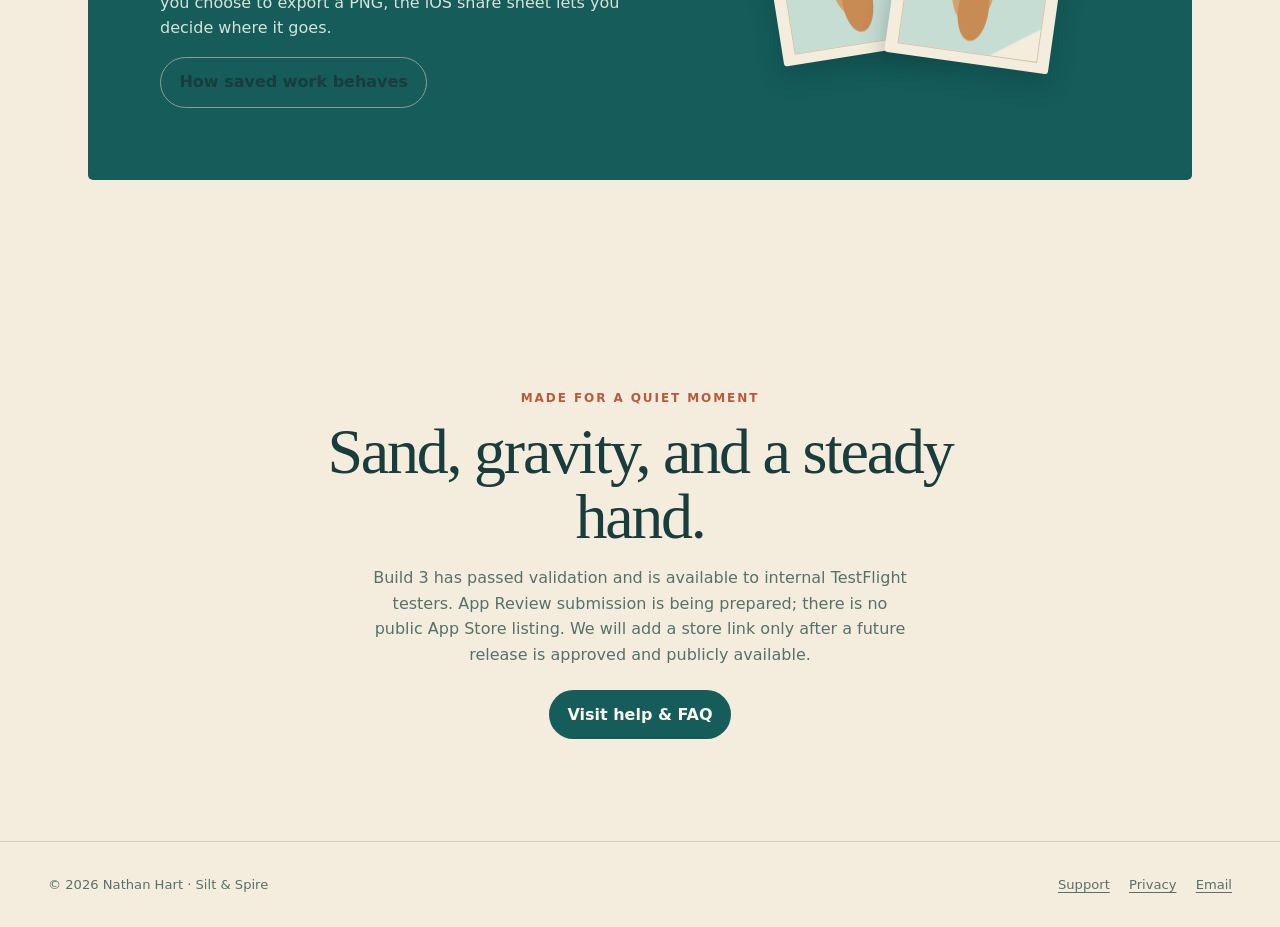
==== commit 49ccb499: "Refresh site for build 3 internal TestFlight" ====
--- a/index.html
+++ b/index.html
@@ -23,9 +23,9 @@
       <div class="hero-copy">
         <span class="eyebrow">A small study in balance</span>
         <h1 id="hero-title">Shape the shore.<br><em>Find the stillness.</em></h1>
-        <p class="lede">A quiet iPhone game about shaping wet sand. Guide a falling stream, tune the mixture, and see how high your sculpture can stand.</p>
+        <p class="lede">A full-screen sand design studio for iPhone. Guide real pours, layer six colors, carve a channel, and turn each sculpture to see how it balances.</p>
         <div class="actions"><a class="button" href="support.html">Explore how it works</a><a class="button secondary" href="privacy.html">Read the privacy note</a></div>
-        <p class="prelaunch">Build 2 is available to internal TestFlight testers. The version 1.0 submission was withdrawn while build 3 is refined; there is no public App Store listing.</p>
+        <p class="prelaunch">Build 3 has passed validation and is available to internal TestFlight testers. App Review submission is being prepared; there is no public App Store listing.</p>
       </div>
     </section>
 
@@ -34,19 +34,19 @@
         <div class="section-intro">
           <span class="eyebrow">A closer look</span>
           <h2 id="gameplay-title">See each pour take shape.</h2>
-          <p>Watch a stream gather into small ridges and rising towers. The mixture changes how the sand spreads, holds, or slips away.</p>
+          <p>Choose Freehand, Ring, Spiral, Turrets, or Rosette to guide the stream. Every design is made grain by grain as the sand falls and settles.</p>
         </div>
         <div class="gameplay-media">
           <figure class="media-frame">
-            <img src="assets/silt-and-spire-cove.png" alt="Silt & Spire running on iPhone Duo: a fine-grain Cove sculpture beneath the balance and wetness controls." width="2853" height="2007" loading="lazy">
-            <figcaption>Cove on iPhone Duo — captured from version 1.0 (2) in the iPhone Duo Simulator.</figcaption>
+            <img src="assets/silt-and-spire-build3-iphone-orbit.png" alt="Landscape iPhone Simulator capture of Silt &amp; Spire version 1.0 build 3: a teal sand ring around a clay-colored center on the Cove foundation, with the balance and Flow controls visible." width="2622" height="1206" loading="lazy">
+            <figcaption>iPhone landscape — captured in the iPhone Simulator, version 1.0 (3).</figcaption>
           </figure>
           <figure class="media-frame video-frame">
-            <video controls playsinline preload="metadata" poster="assets/silt-and-spire-cove.png" title="Silt & Spire gameplay: pouring fine grains and watching the sculpture balance">
+            <video controls playsinline preload="metadata" poster="assets/silt-and-spire-pouring-poster.jpg" title="Silt & Spire gameplay: pouring fine grains and watching the sculpture balance">
               <source src="assets/silt-and-spire-pouring.mp4" type="video/mp4">
               Your browser does not support HTML video. Contact support for help accessing the gameplay clip.
             </video>
-            <figcaption>30-second iPhone gameplay clip — version 1.0 (2), captured in Simulator.</figcaption>
+            <figcaption>30-second iPhone gameplay clip — version 1.0 (3), captured in Simulator.</figcaption>
           </figure>
         </div>
       </div>
@@ -56,13 +56,13 @@
       <div class="wrap">
         <div class="section-intro">
           <span class="eyebrow">The pleasure is in the pause</span>
-          <h2>One drop changes the shape.</h2>
-          <p>Use Add a pinch for a short pour, or hold and drag to guide a continuous stream. The sculpture rises one small deposit at a time, and each one can change its balance.</p>
+          <h2>Design every pour.</h2>
+          <p>Draw freehand or trace a guide to place a real stream of grains. Adjust the flow, change color, carve a channel, and turn the sculpture as your design takes shape.</p>
         </div>
         <div class="feature-grid">
-          <article class="feature"><span class="number">01</span><h3>Set your foundation</h3><p>Begin with the generous Cove, find your footing on Spire, or take on the narrow Ledge.</p></article>
-          <article class="feature"><span class="number">02</span><h3>Feel the mixture</h3><p>Move the slider from dry, loose sand through a damp mix to runny sand that settles into softer shapes.</p></article>
-          <article class="feature"><span class="number">03</span><h3>Read the balance</h3><p>Follow the center of mass as the sculpture grows. A tall pile can lean, buckle, or topple when its support runs out.</p></article>
+          <article class="feature"><span class="number">01</span><h3>Choose a starting place</h3><p>Shape on Cove, Spire, or Ledge, each with a different footprint and balance challenge.</p></article>
+          <article class="feature"><span class="number">02</span><h3>Layer your palette</h3><p>Choose from six sand colors, tune wetness and brush width, and build bands or mix colors along a ridge.</p></article>
+          <article class="feature"><span class="number">03</span><h3>Carve and turn</h3><p>Use Carve to scoop a channel, Orbit to inspect another angle, and the balance indicator to follow your sculpture as it grows.</p></article>
         </div>
       </div>
     </section>
@@ -70,7 +70,7 @@
     <section class="section wrap">
       <div class="physics">
         <div class="physics-art" role="img" aria-label="Illustration showing the center of mass above a sand pile and a sloped balance line"><div class="physics-pile"></div><div class="physics-dot"></div><span class="physics-label">center of mass</span></div>
-        <div class="physics-copy"><span class="eyebrow">A little balance goes a long way</span><h2>Every sculpture has a tipping point.</h2><p>See each shape form in three dimensions. As it grows, its weight shifts: a wide base can hold more, while a narrow neck or leaning top may tumble. Find out how the mixture changes what stands and what slides.</p><p>There is no timer or countdown. Local best heights and foundation goals give each attempt a mark to beat.</p><a href="support.html#sand-model">How the sand behaves</a></div>
+        <div class="physics-copy"><span class="eyebrow">A little balance goes a long way</span><h2>Every sculpture has a tipping point.</h2><p>Watch the live balance indicator respond as grains land and the shape changes. A wide base may support more; a narrow neck or shifted load can topple. Turn the view to inspect the design from around the stone.</p><p>There is no timer or countdown. Local best heights and foundation goals give each attempt a mark to beat.</p><a href="support.html#sand-model">How the sand behaves</a></div>
       </div>
     </section>
 
@@ -93,7 +93,7 @@
     </section>
 
     <section class="section wrap">
-      <div class="final-cta"><span class="eyebrow">Made for a quiet moment</span><h2>Sand, gravity, and a steady hand.</h2><p>Build 2 is available to internal TestFlight testers. The version 1.0 submission was withdrawn while build 3 is refined; there is no public App Store listing. We will add a store link only after a future release is approved and publicly available.</p><a class="button" href="support.html">Visit help &amp; FAQ</a></div>
+      <div class="final-cta"><span class="eyebrow">Made for a quiet moment</span><h2>Sand, gravity, and a steady hand.</h2><p>Build 3 has passed validation and is available to internal TestFlight testers. App Review submission is being prepared; there is no public App Store listing. We will add a store link only after a future release is approved and publicly available.</p><a class="button" href="support.html">Visit help &amp; FAQ</a></div>
     </section>
   </main>
   <footer class="site-footer"><div class="footer-inner"><span>© 2026 Nathan Hart · Silt &amp; Spire</span><nav class="footer-links" aria-label="Footer navigation"><a href="support.html">Support</a><a href="privacy.html">Privacy</a><a href="mailto:nahart86@gmail.com">Email</a></nav></div></footer>
--- a/styles.css
+++ b/styles.css
@@ -47,7 +47,7 @@
 .gameplay-media { display: grid; grid-template-columns: 1.42fr .46fr; gap: 1.2rem; align-items: center; }
 .media-frame { min-width: 0; margin: 0; }
 .media-frame img, .media-frame video { display: block; width: 100%; border: 1px solid var(--line); border-radius: 6px; background: #173f3e; box-shadow: 0 18px 45px #244f4620; }
-.media-frame img { aspect-ratio: 2853 / 2007; object-fit: cover; }
+.media-frame img { aspect-ratio: 2622 / 1206; object-fit: cover; }
 .video-frame { display: flex; flex-direction: column; align-items: center; }
 .media-frame video { width: min(100%, 265px); aspect-ratio: 720 / 1566; height: auto; object-fit: contain; }
 .media-frame figcaption { margin-top: .65rem; color: var(--muted); font-size: .78rem; }
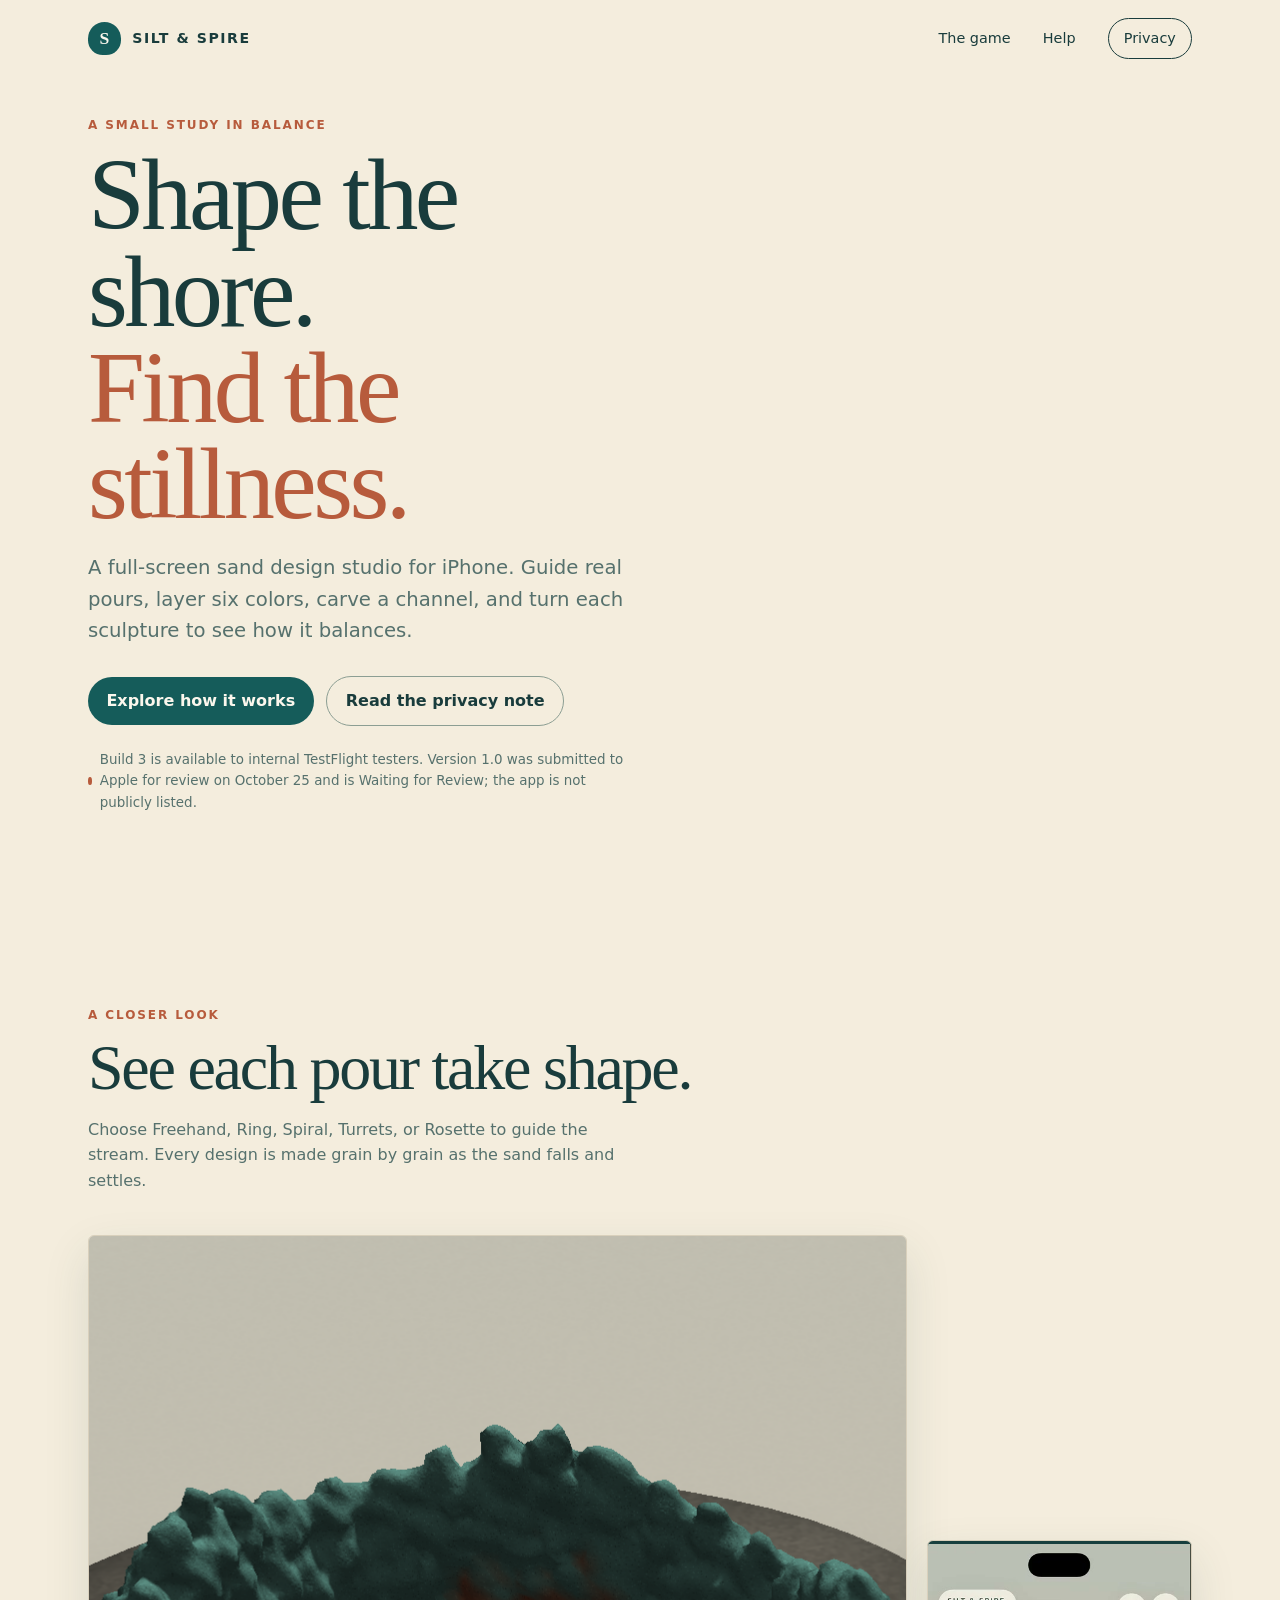
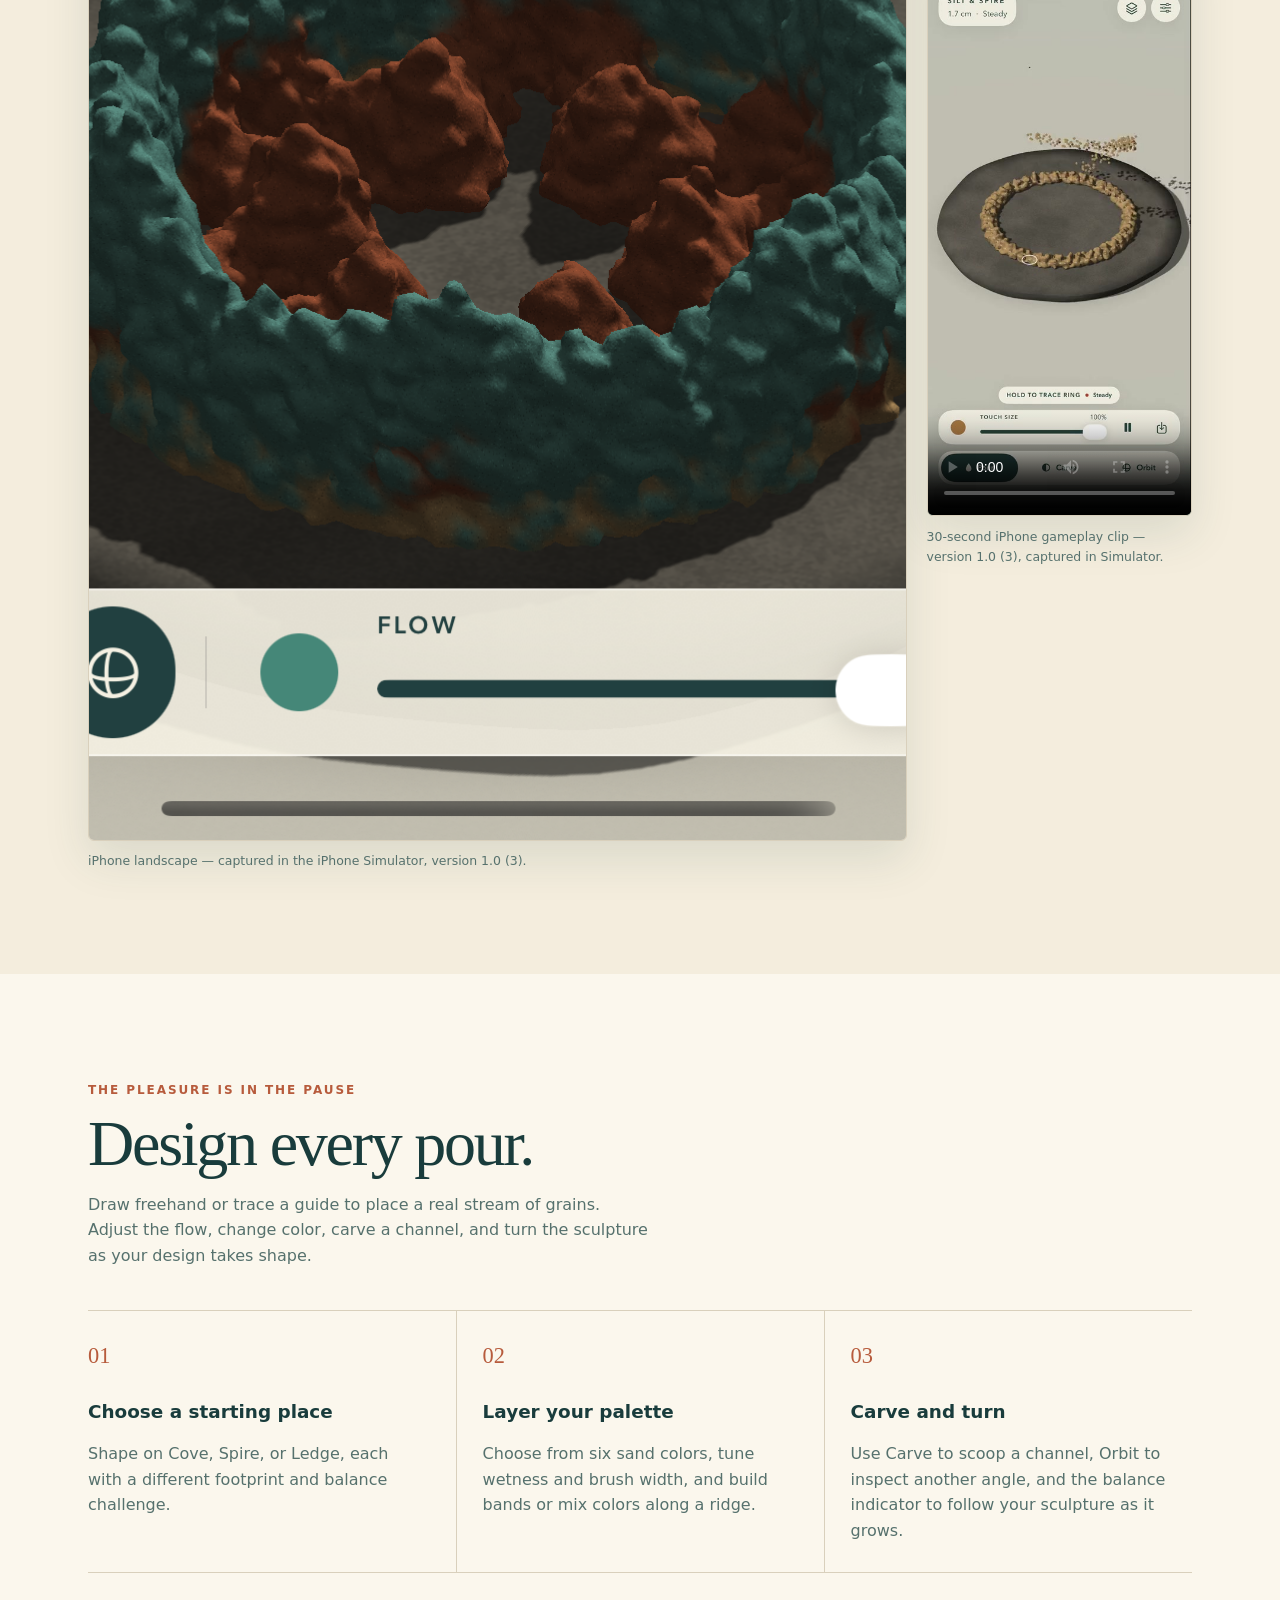
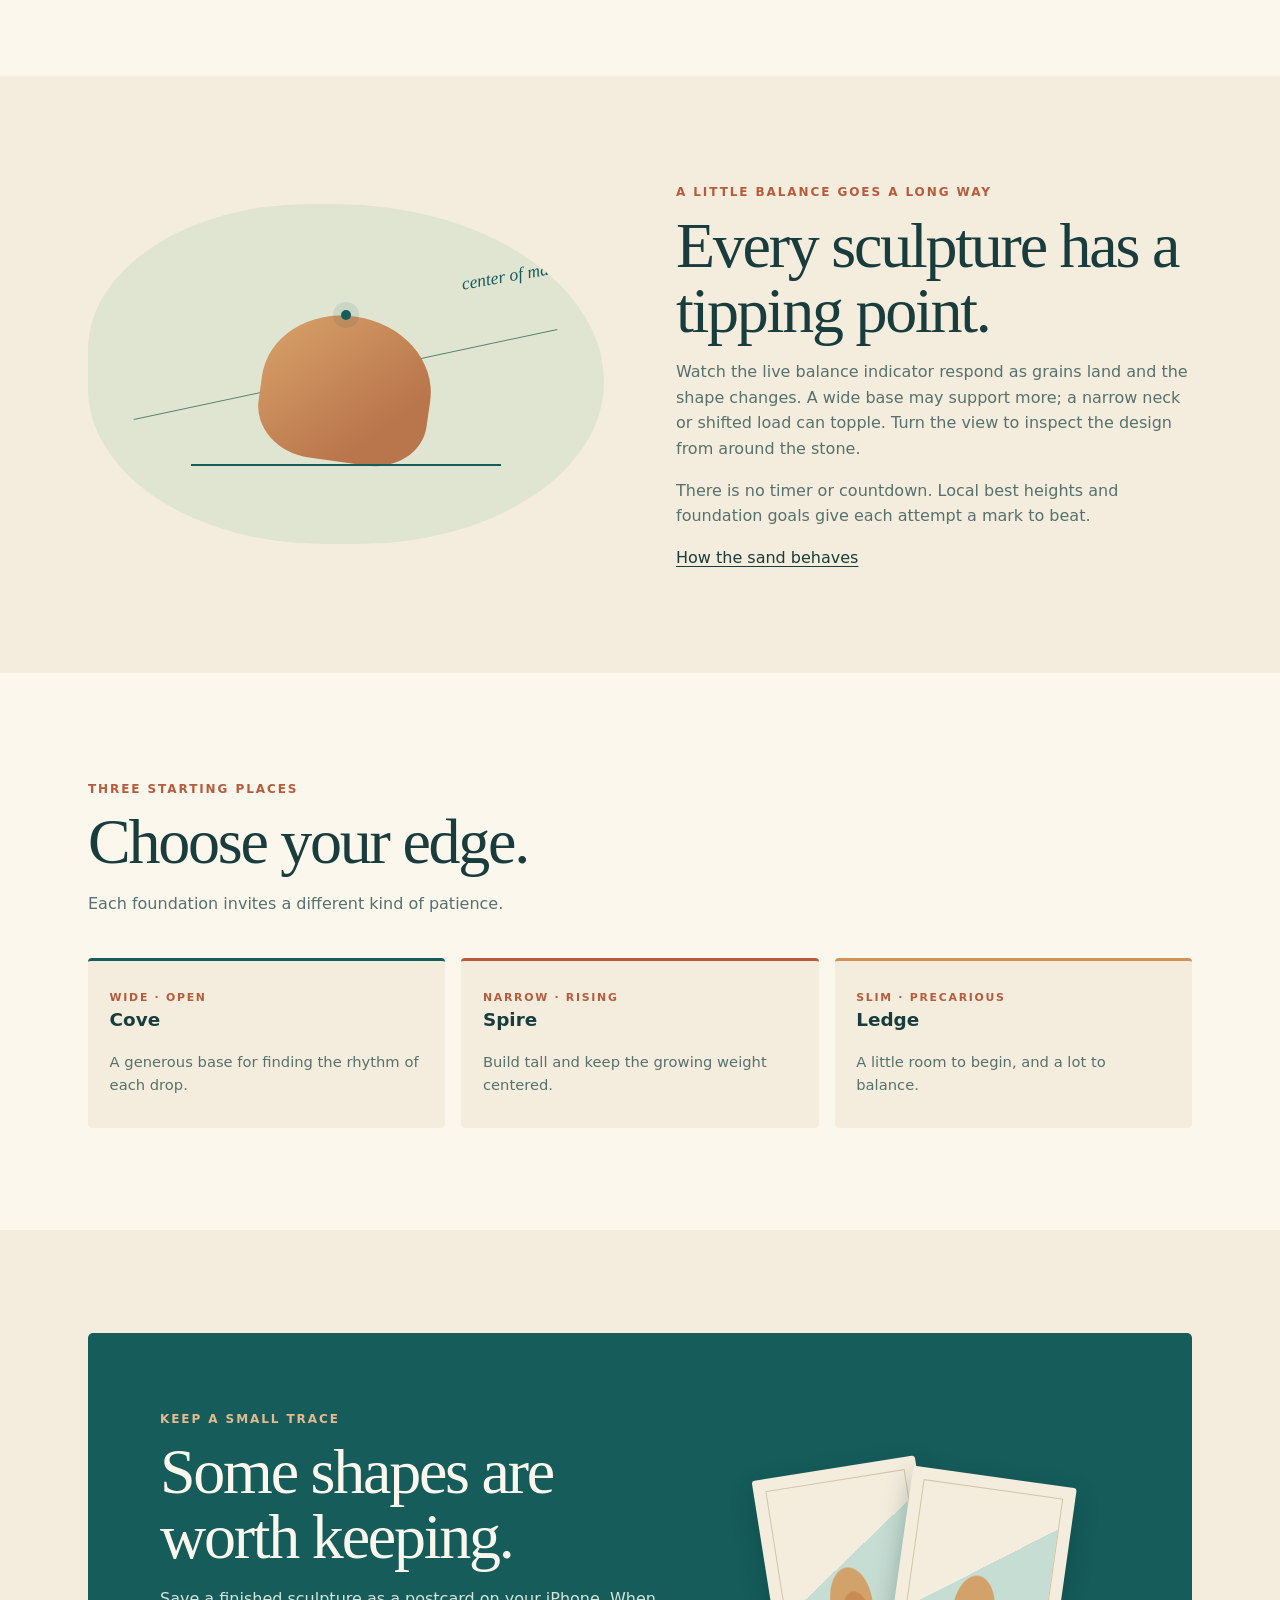
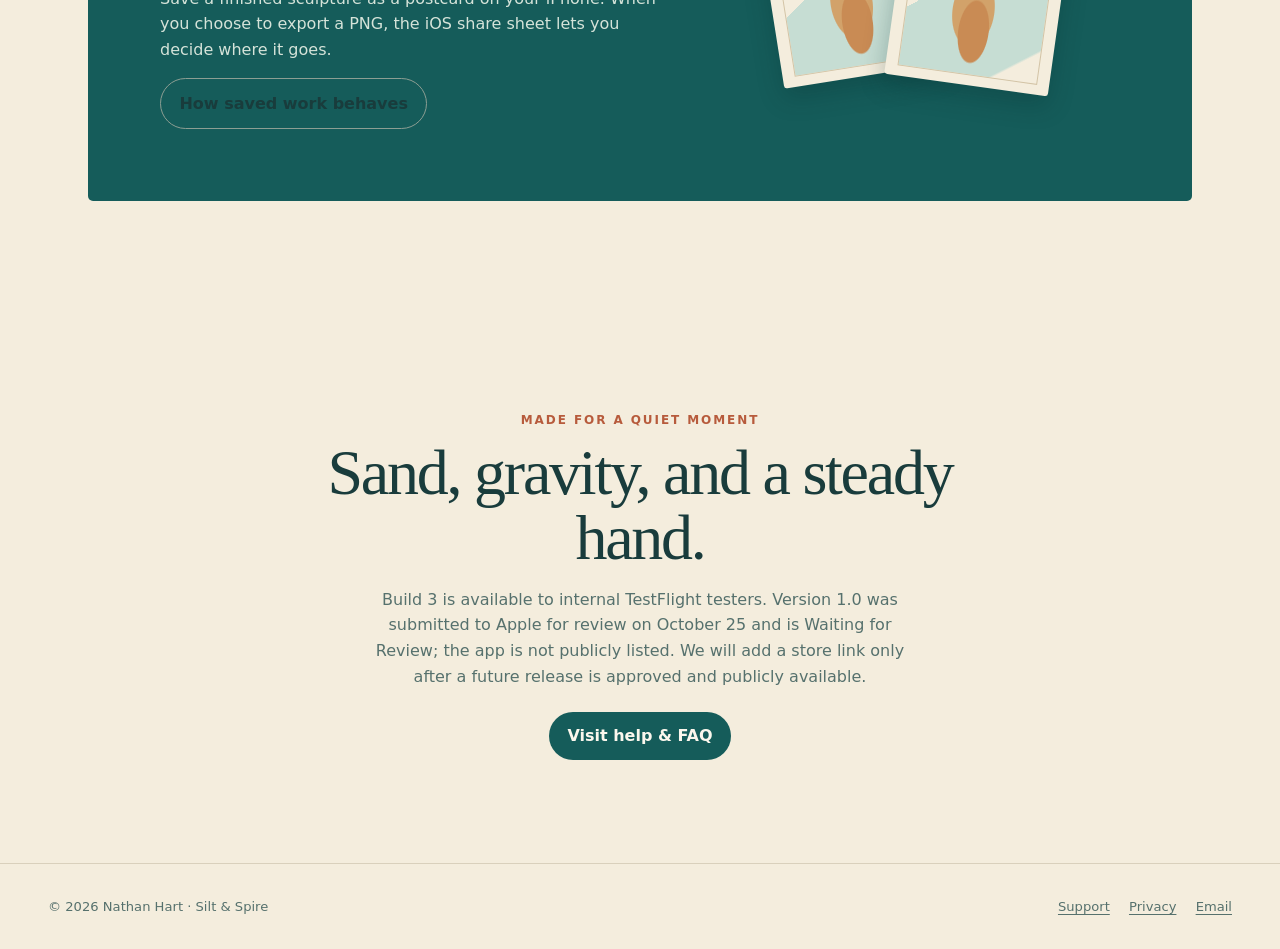
==== commit c44bfa6e: "Update site for App Review status" ====
--- a/index.html
+++ b/index.html
@@ -25,7 +25,7 @@
         <h1 id="hero-title">Shape the shore.<br><em>Find the stillness.</em></h1>
         <p class="lede">A full-screen sand design studio for iPhone. Guide real pours, layer six colors, carve a channel, and turn each sculpture to see how it balances.</p>
         <div class="actions"><a class="button" href="support.html">Explore how it works</a><a class="button secondary" href="privacy.html">Read the privacy note</a></div>
-        <p class="prelaunch">Build 3 has passed validation and is available to internal TestFlight testers. App Review submission is being prepared; there is no public App Store listing.</p>
+        <p class="prelaunch">Build 3 is available to internal TestFlight testers. Version 1.0 was submitted to Apple for review on October 25 and is Waiting for Review; the app is not publicly listed.</p>
       </div>
     </section>
 
@@ -93,7 +93,7 @@
     </section>
 
     <section class="section wrap">
-      <div class="final-cta"><span class="eyebrow">Made for a quiet moment</span><h2>Sand, gravity, and a steady hand.</h2><p>Build 3 has passed validation and is available to internal TestFlight testers. App Review submission is being prepared; there is no public App Store listing. We will add a store link only after a future release is approved and publicly available.</p><a class="button" href="support.html">Visit help &amp; FAQ</a></div>
+      <div class="final-cta"><span class="eyebrow">Made for a quiet moment</span><h2>Sand, gravity, and a steady hand.</h2><p>Build 3 is available to internal TestFlight testers. Version 1.0 was submitted to Apple for review on October 25 and is Waiting for Review; the app is not publicly listed. We will add a store link only after a future release is approved and publicly available.</p><a class="button" href="support.html">Visit help &amp; FAQ</a></div>
     </section>
   </main>
   <footer class="site-footer"><div class="footer-inner"><span>© 2026 Nathan Hart · Silt &amp; Spire</span><nav class="footer-links" aria-label="Footer navigation"><a href="support.html">Support</a><a href="privacy.html">Privacy</a><a href="mailto:nahart86@gmail.com">Email</a></nav></div></footer>
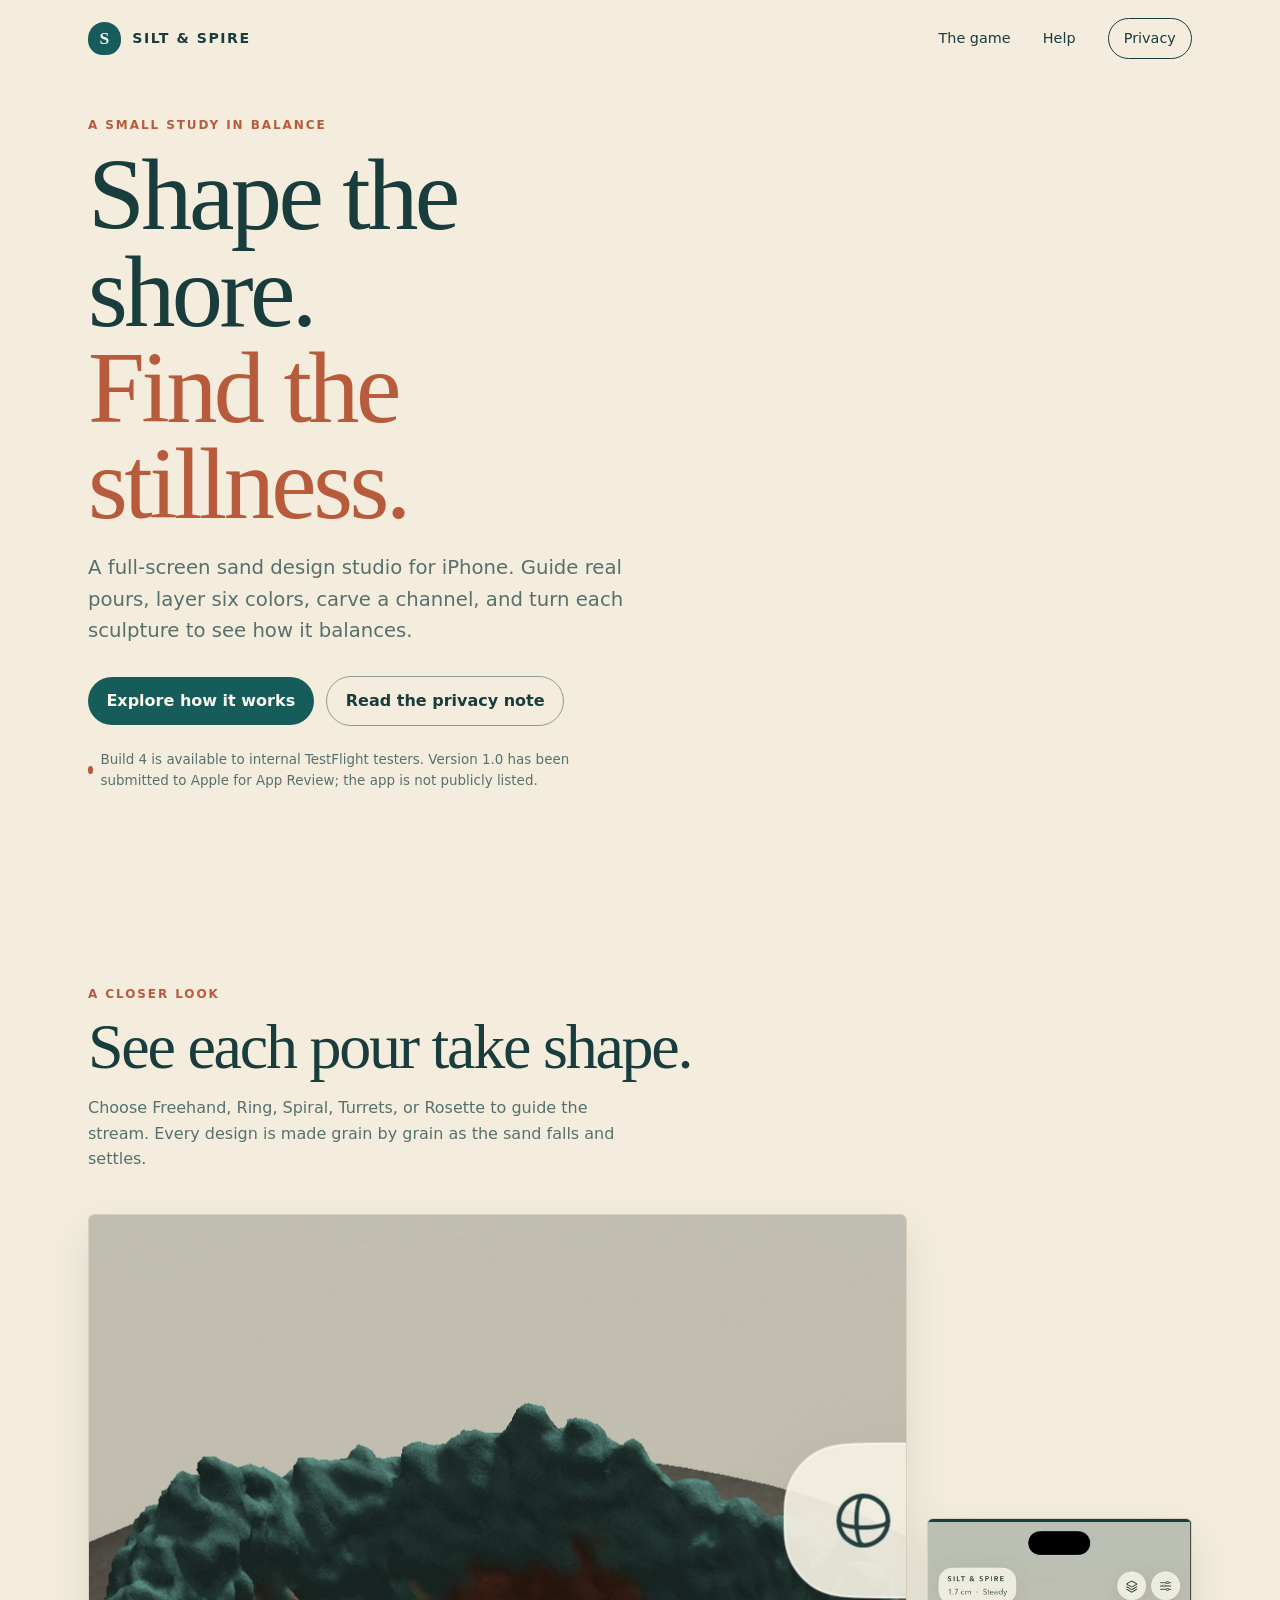
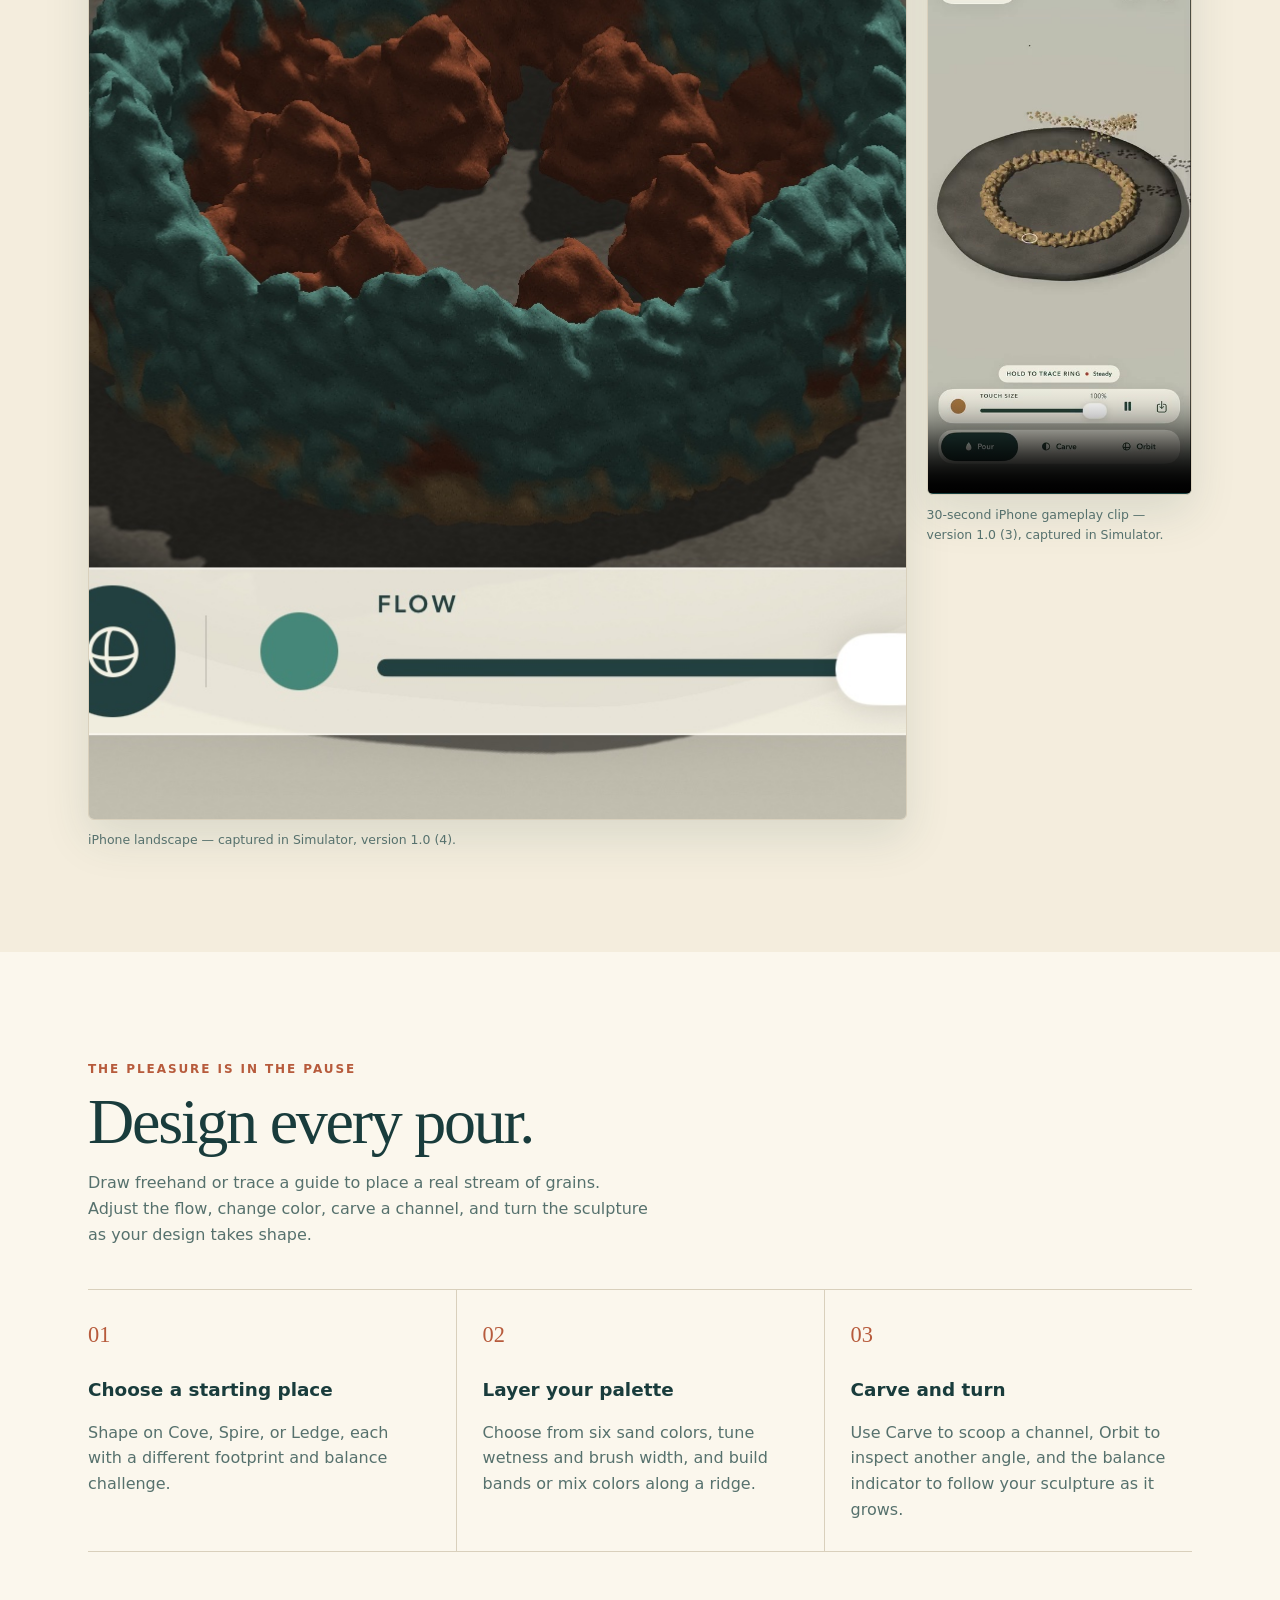
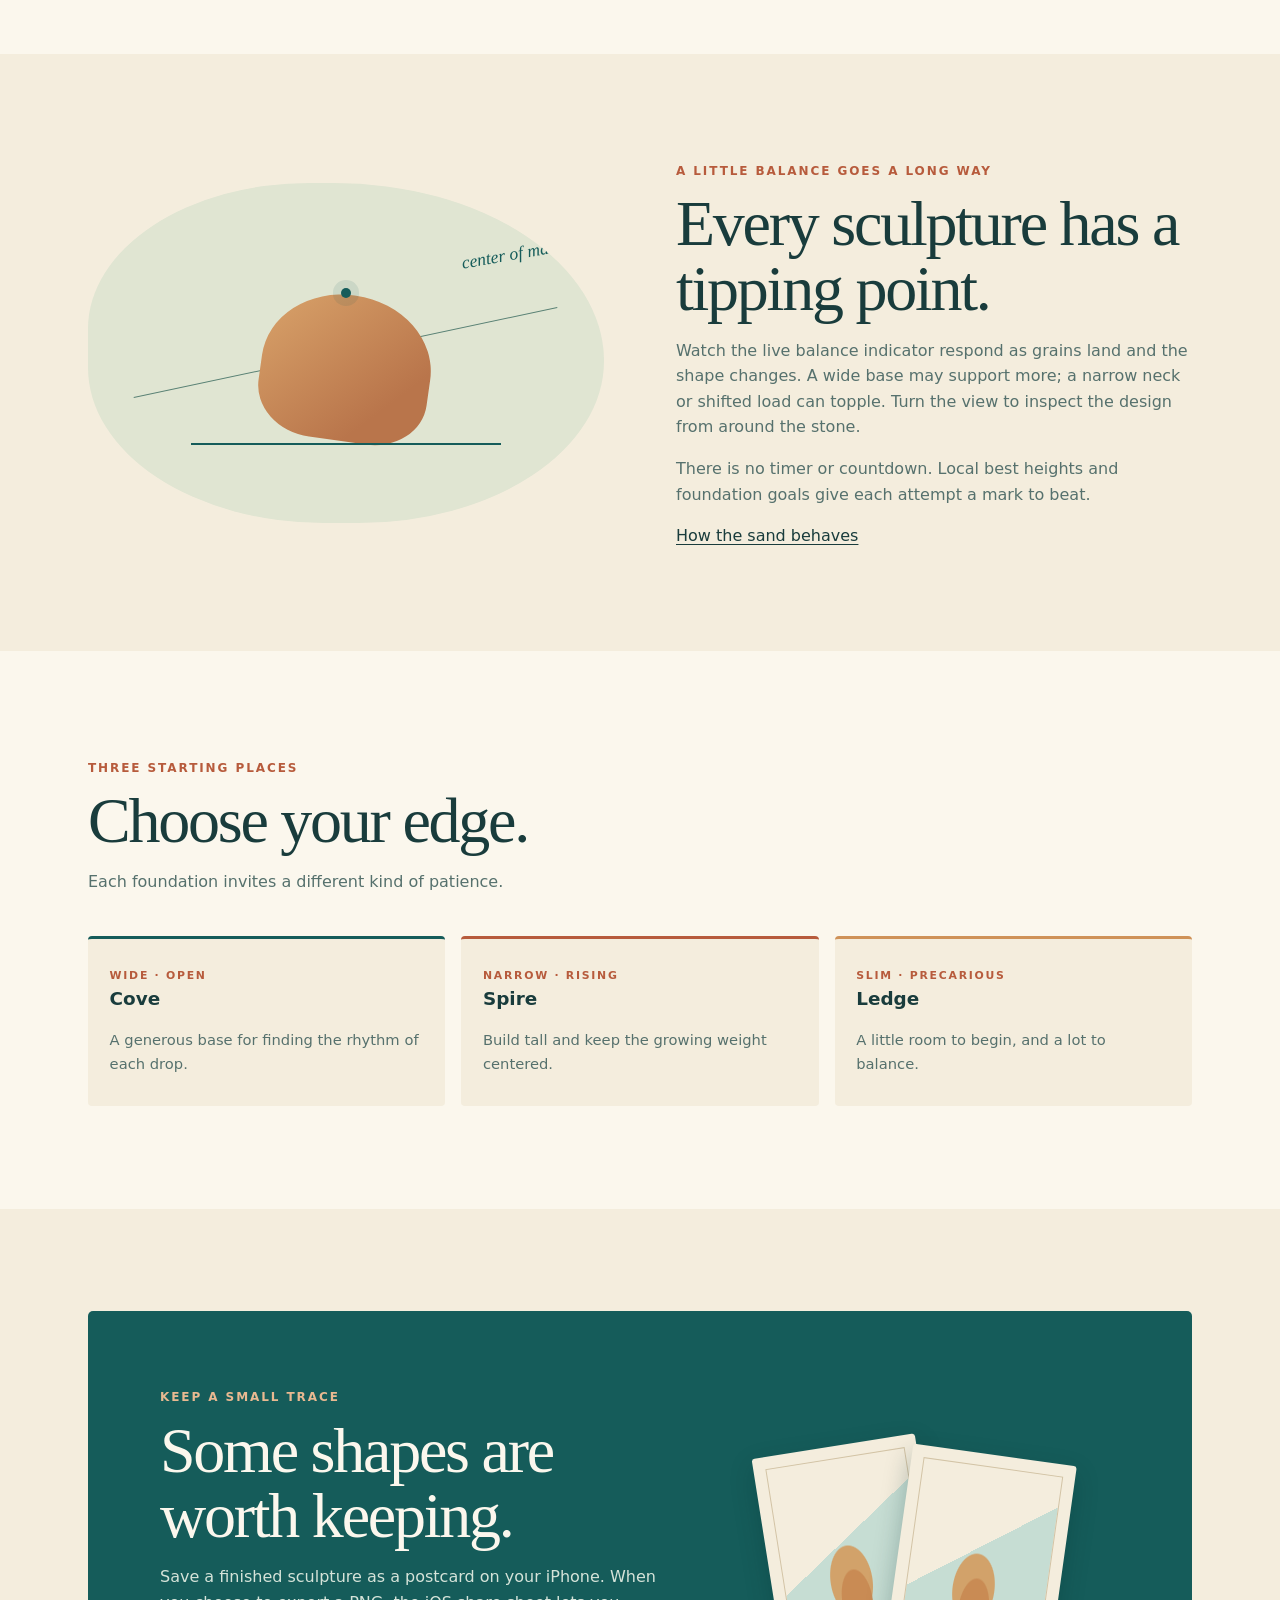
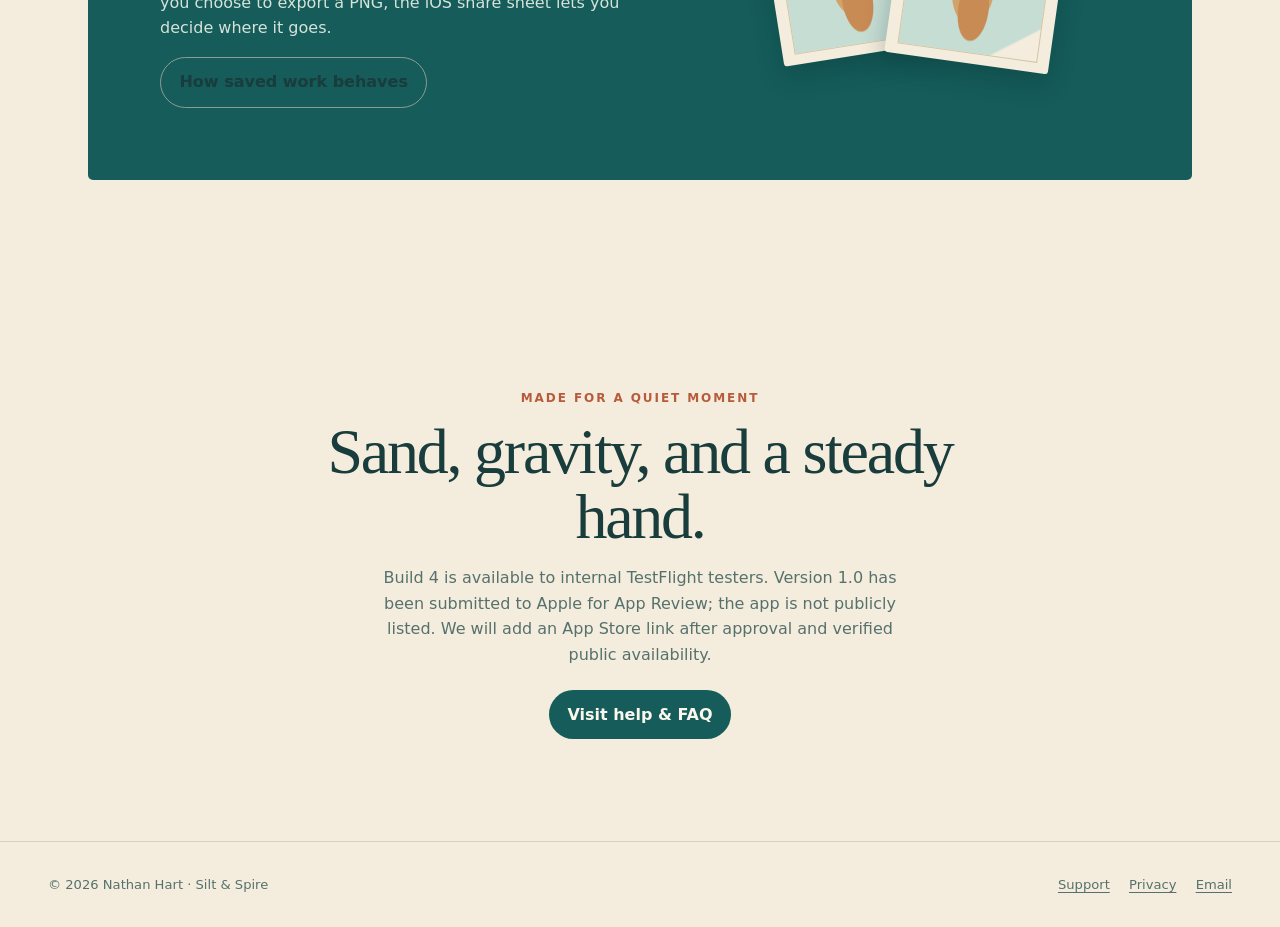
==== commit 63ed0756: "Publish build 4 camera support updates" ====
--- a/index.html
+++ b/index.html
@@ -25,7 +25,7 @@
         <h1 id="hero-title">Shape the shore.<br><em>Find the stillness.</em></h1>
         <p class="lede">A full-screen sand design studio for iPhone. Guide real pours, layer six colors, carve a channel, and turn each sculpture to see how it balances.</p>
         <div class="actions"><a class="button" href="support.html">Explore how it works</a><a class="button secondary" href="privacy.html">Read the privacy note</a></div>
-        <p class="prelaunch">Build 3 is available to internal TestFlight testers. Version 1.0 was submitted to Apple for review on October 25 and is Waiting for Review; the app is not publicly listed.</p>
+        <p class="prelaunch">Build 4 is available to internal TestFlight testers. Version 1.0 has been submitted to Apple for App Review; the app is not publicly listed.</p>
       </div>
     </section>
 
@@ -38,8 +38,8 @@
         </div>
         <div class="gameplay-media">
           <figure class="media-frame">
-            <img src="assets/silt-and-spire-build3-iphone-orbit.png" alt="Landscape iPhone Simulator capture of Silt &amp; Spire version 1.0 build 3: a teal sand ring around a clay-colored center on the Cove foundation, with the balance and Flow controls visible." width="2622" height="1206" loading="lazy">
-            <figcaption>iPhone landscape — captured in the iPhone Simulator, version 1.0 (3).</figcaption>
+            <img src="assets/silt-and-spire-build4-iphone-orbit.jpg" alt="Landscape iPhone Simulator capture of Silt &amp; Spire version 1.0 build 4: a teal sand ring around terracotta towers on the Cove foundation, with the VIEW, zoom, reset, balance, and Flow controls visible." width="2622" height="1206" loading="lazy">
+            <figcaption>iPhone landscape — captured in Simulator, version 1.0 (4).</figcaption>
           </figure>
           <figure class="media-frame video-frame">
             <video controls playsinline preload="metadata" poster="assets/silt-and-spire-pouring-poster.jpg" title="Silt & Spire gameplay: pouring fine grains and watching the sculpture balance">
@@ -93,7 +93,7 @@
     </section>
 
     <section class="section wrap">
-      <div class="final-cta"><span class="eyebrow">Made for a quiet moment</span><h2>Sand, gravity, and a steady hand.</h2><p>Build 3 is available to internal TestFlight testers. Version 1.0 was submitted to Apple for review on October 25 and is Waiting for Review; the app is not publicly listed. We will add a store link only after a future release is approved and publicly available.</p><a class="button" href="support.html">Visit help &amp; FAQ</a></div>
+      <div class="final-cta"><span class="eyebrow">Made for a quiet moment</span><h2>Sand, gravity, and a steady hand.</h2><p>Build 4 is available to internal TestFlight testers. Version 1.0 has been submitted to Apple for App Review; the app is not publicly listed. We will add an App Store link after approval and verified public availability.</p><a class="button" href="support.html">Visit help &amp; FAQ</a></div>
     </section>
   </main>
   <footer class="site-footer"><div class="footer-inner"><span>© 2026 Nathan Hart · Silt &amp; Spire</span><nav class="footer-links" aria-label="Footer navigation"><a href="support.html">Support</a><a href="privacy.html">Privacy</a><a href="mailto:nahart86@gmail.com">Email</a></nav></div></footer>
